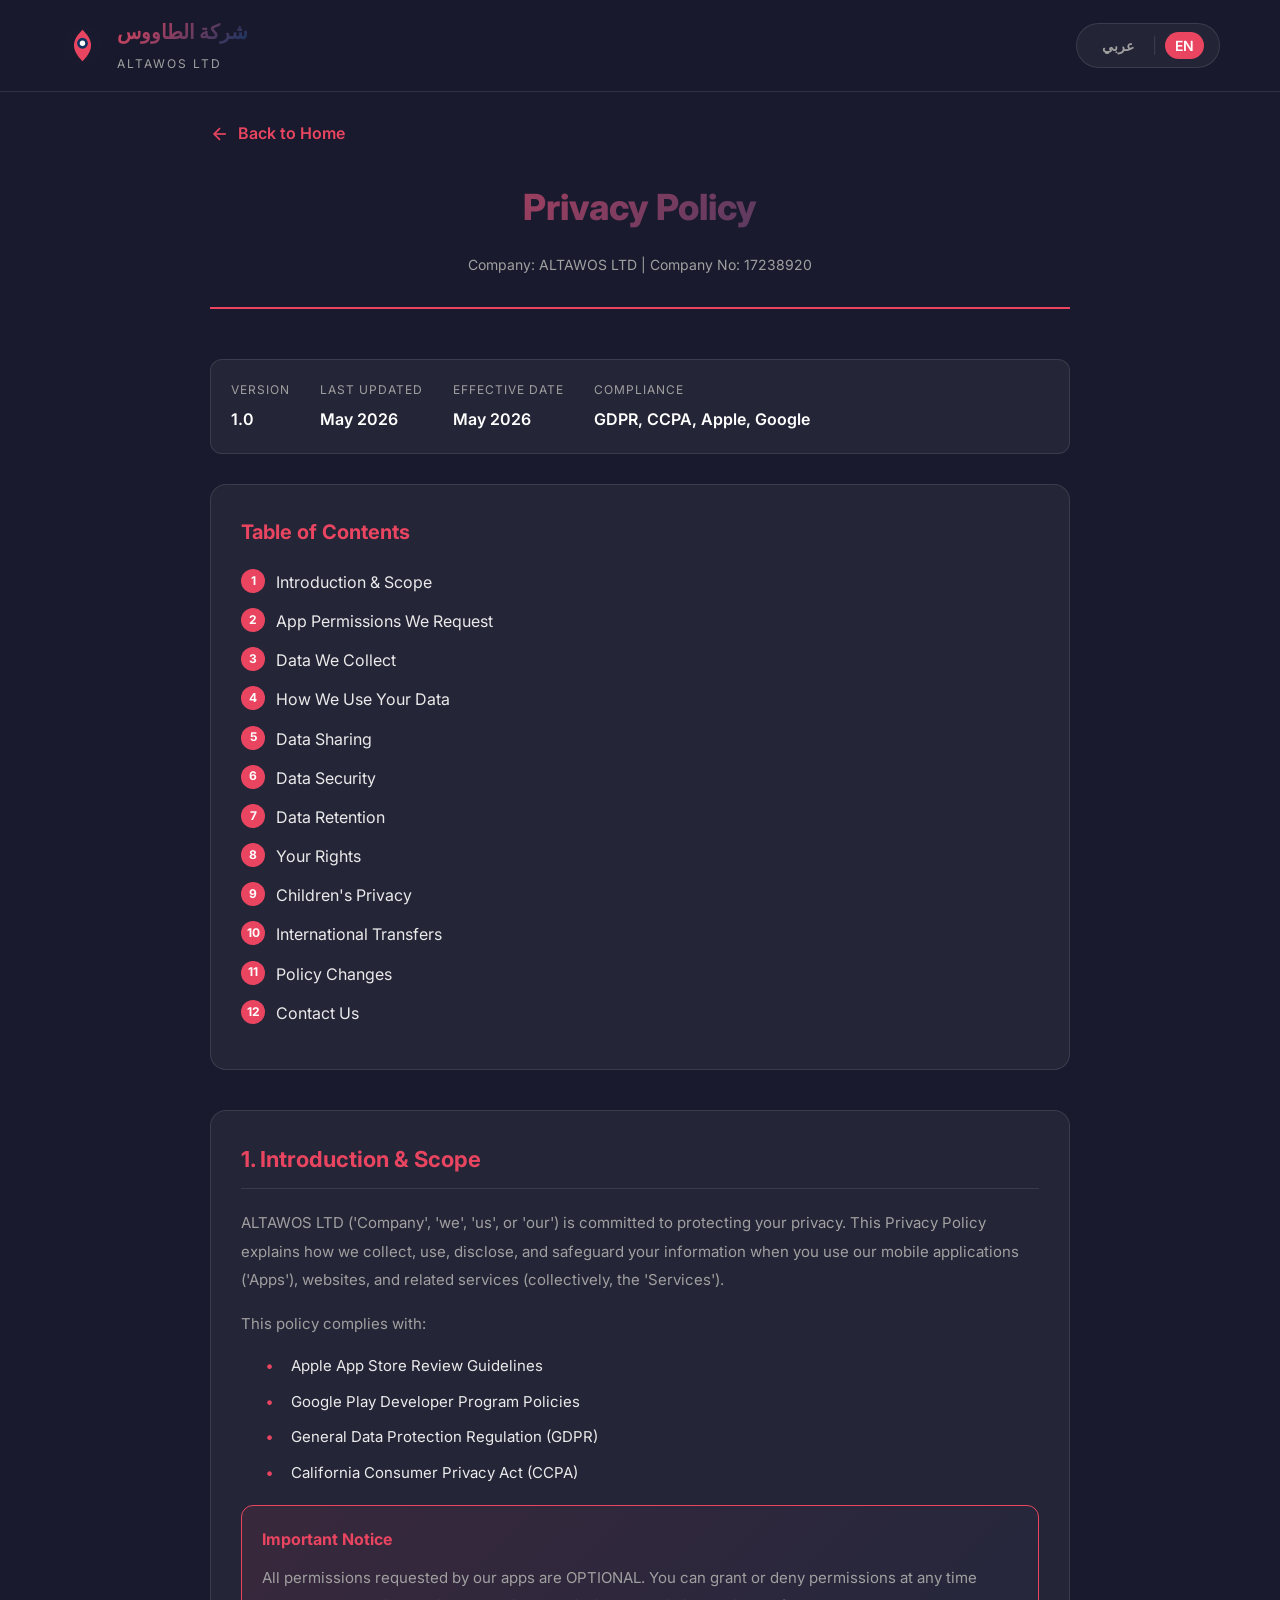
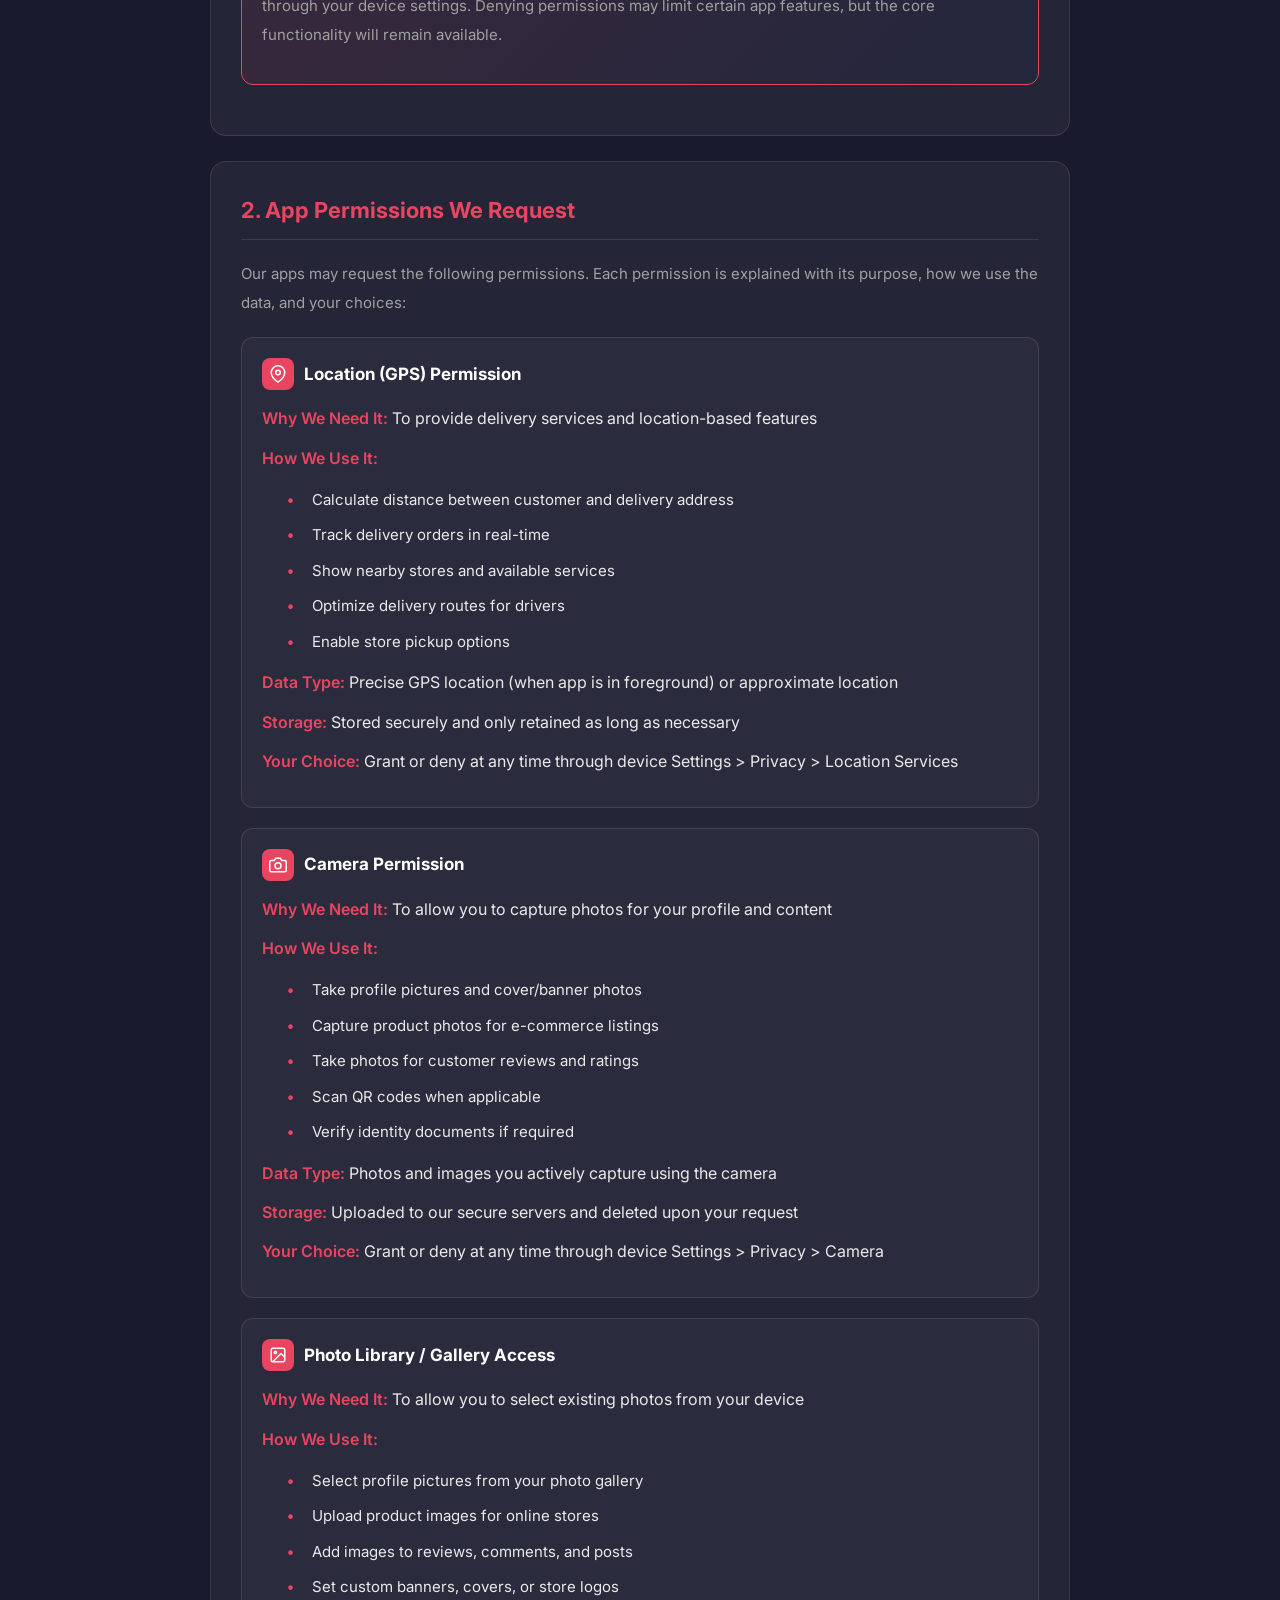
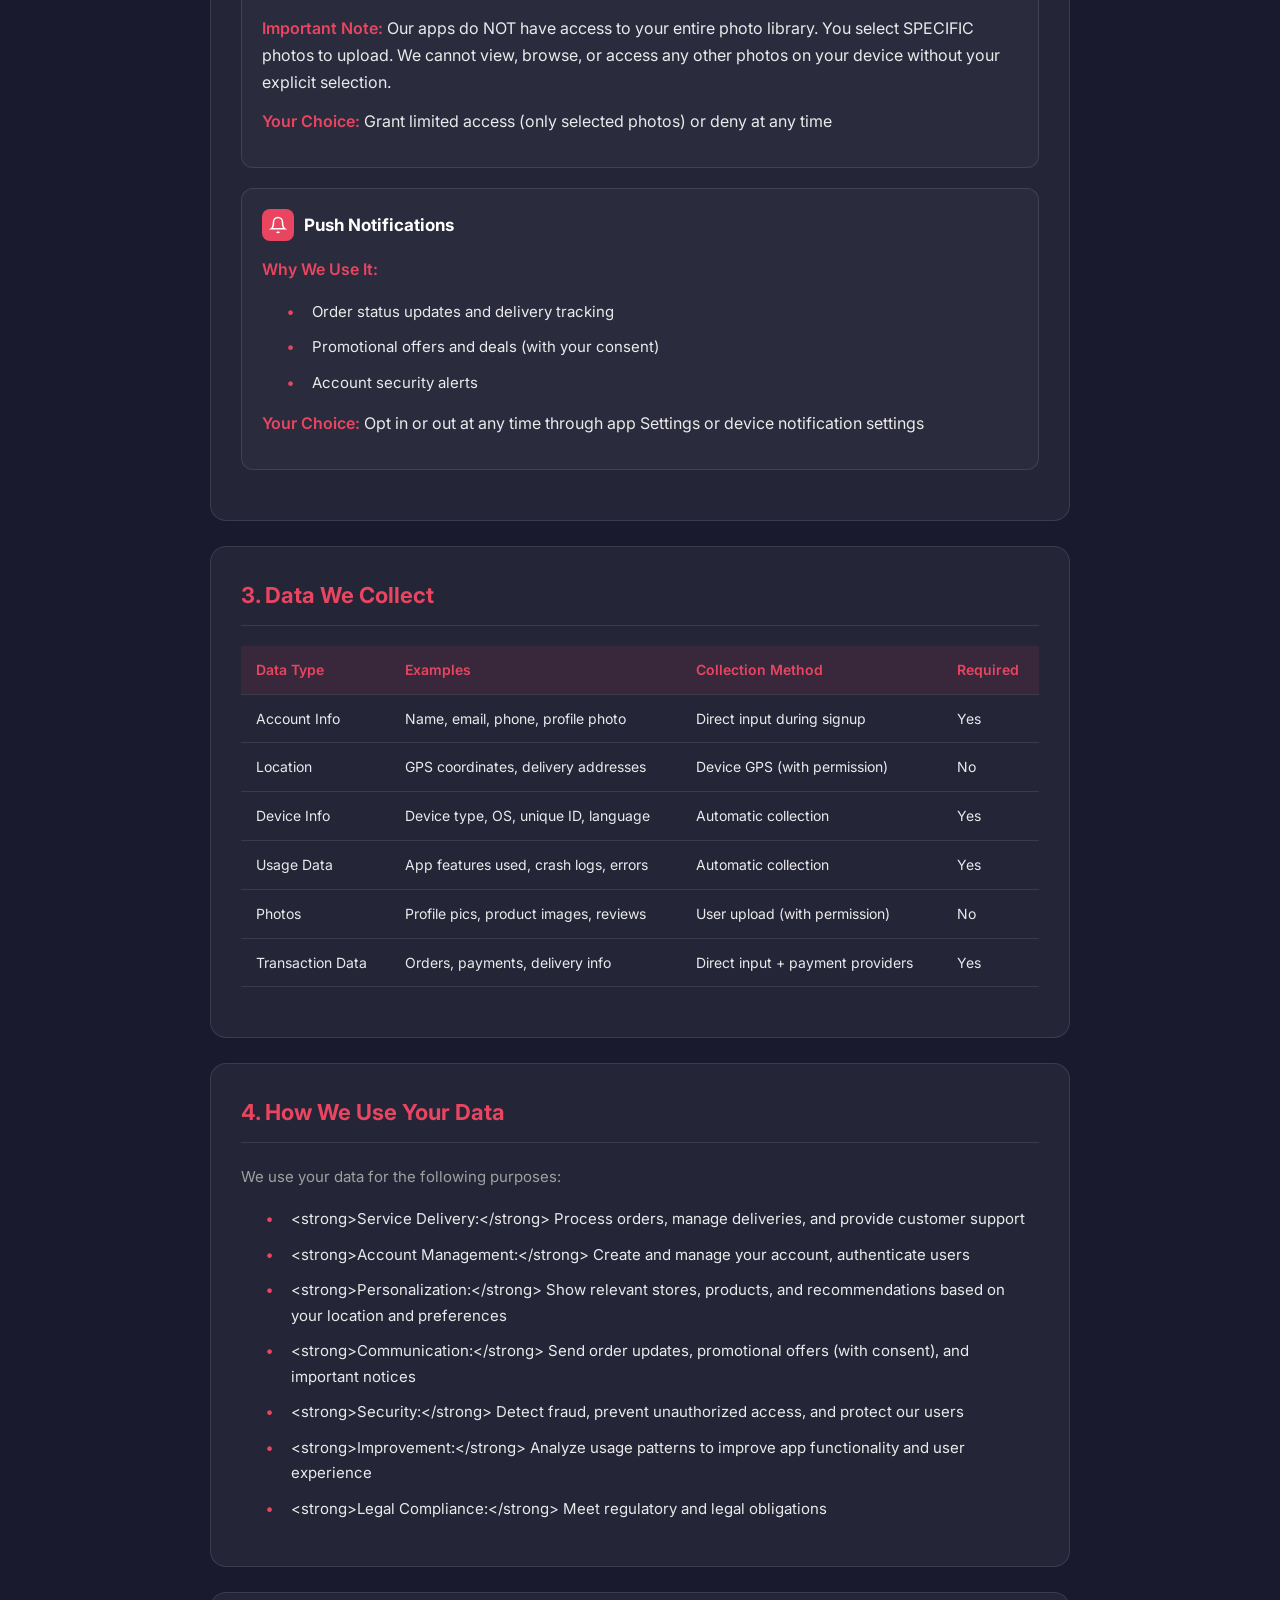
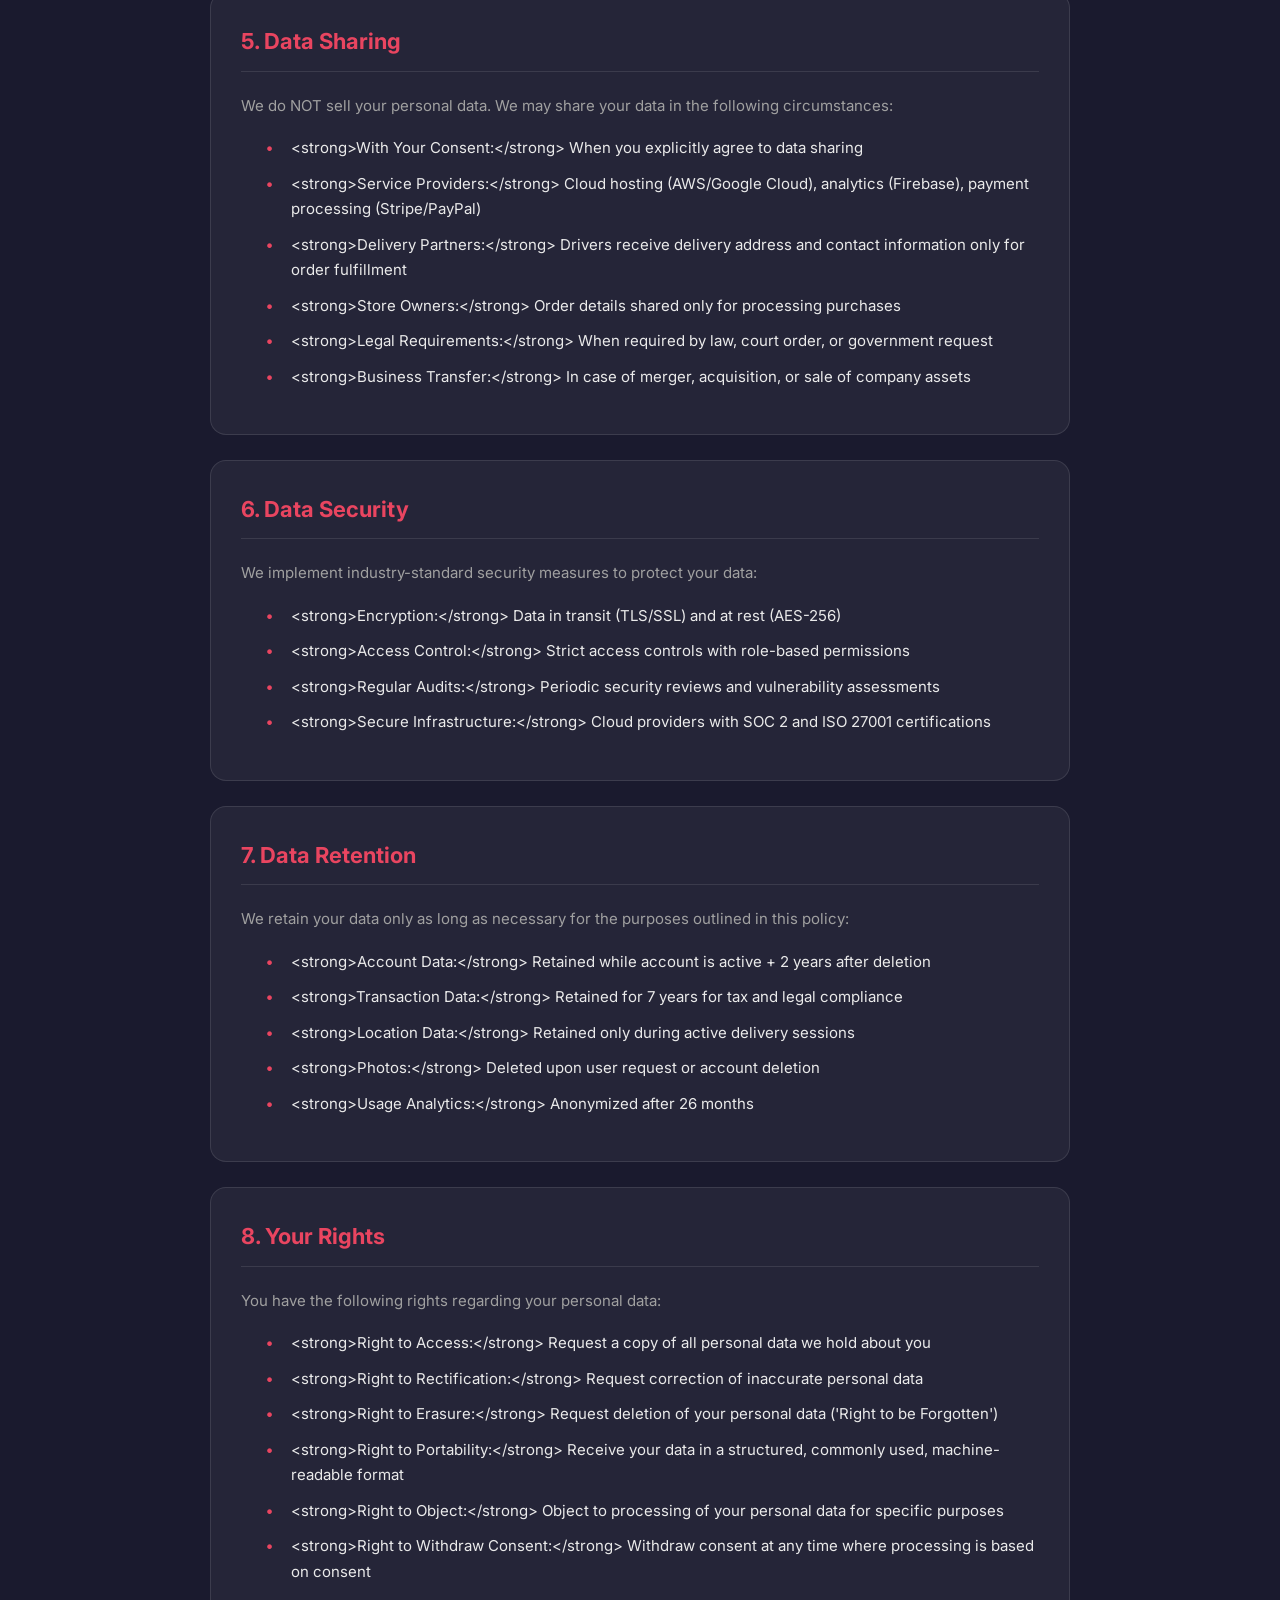
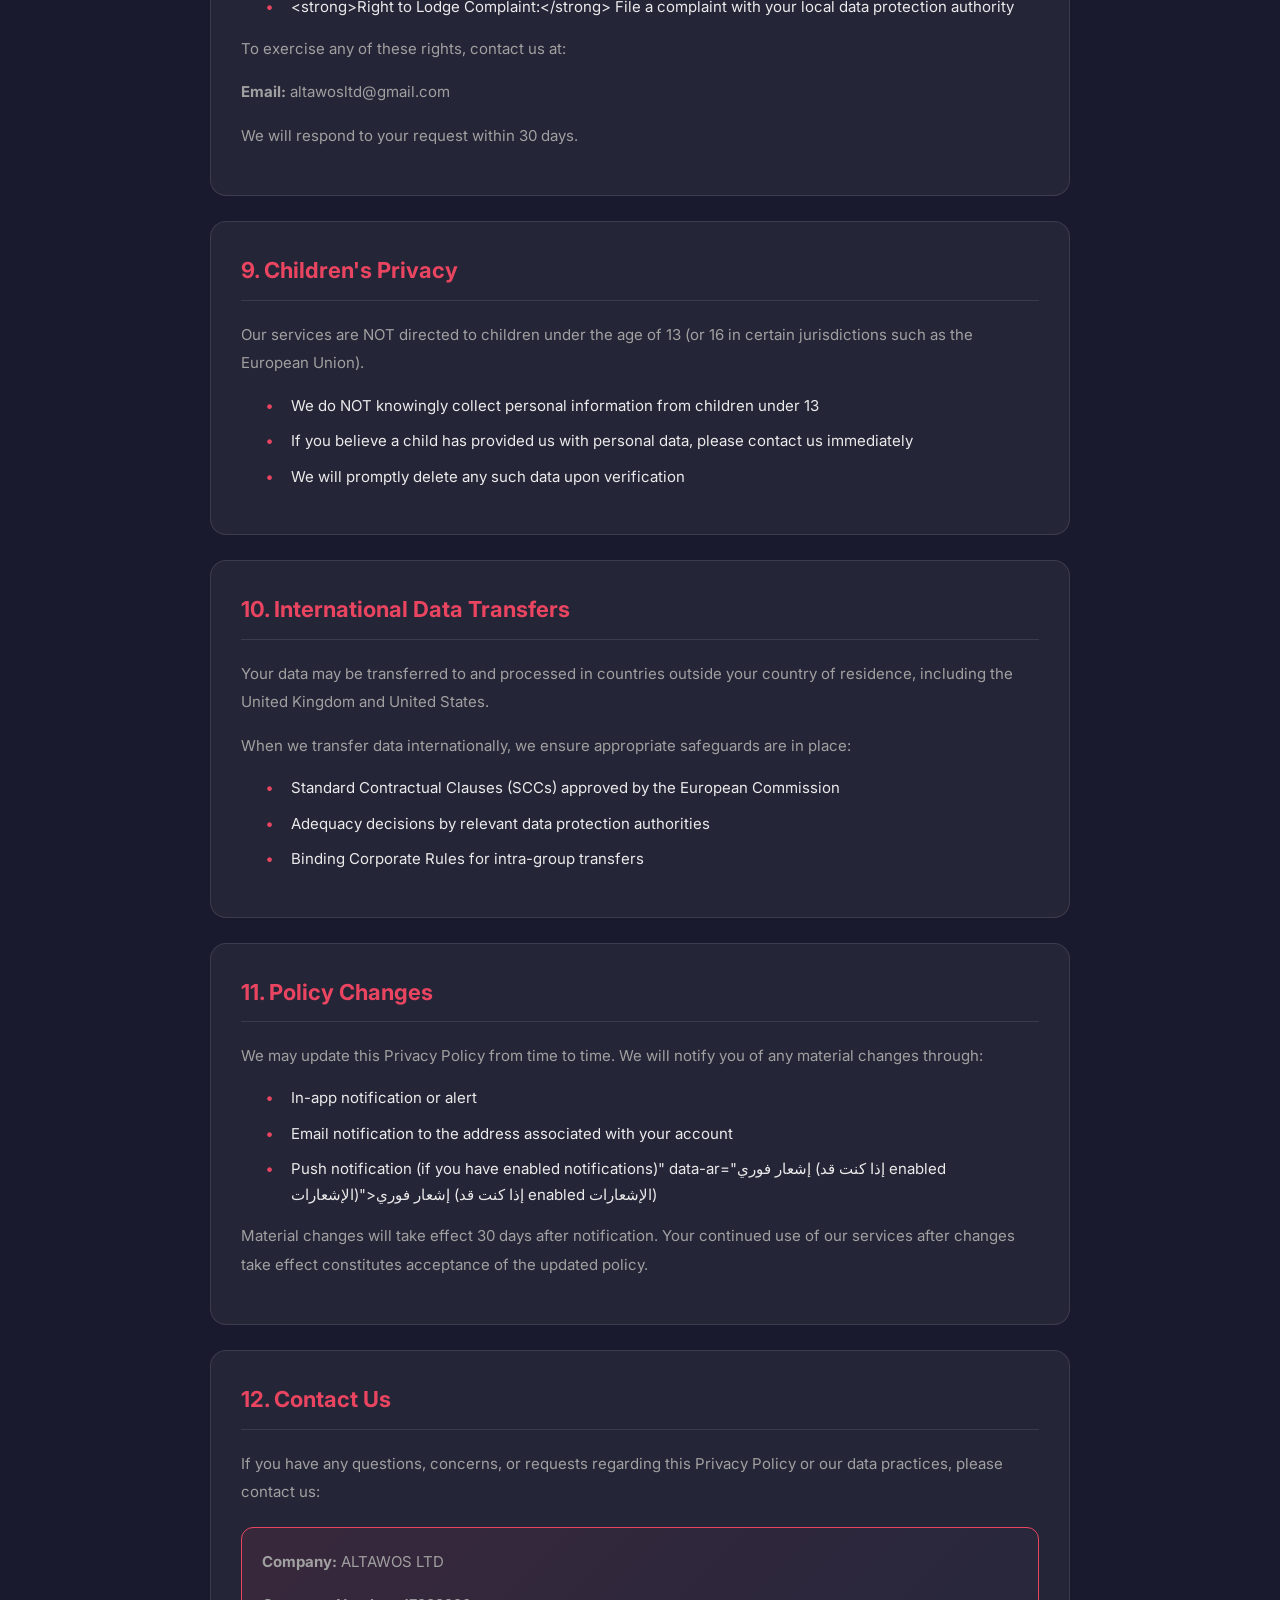
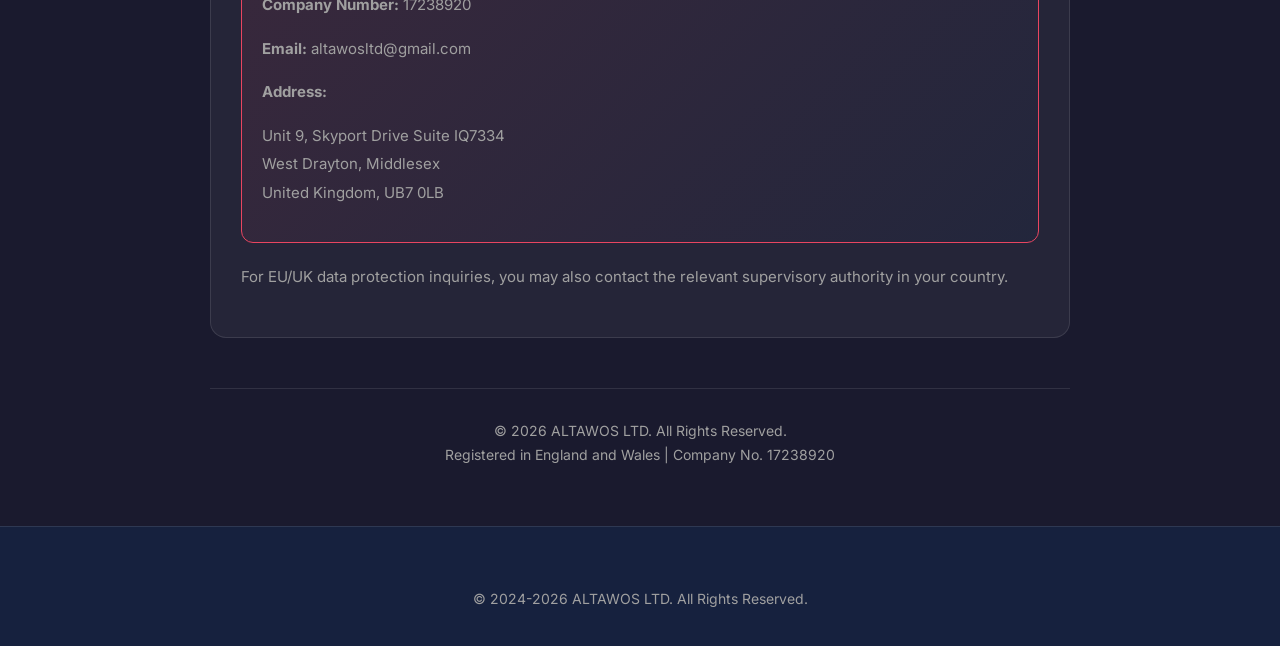
==== privacy-policy.html @ 4689d25d "Initial commit - ALTAWOS LTD website" ====
<!DOCTYPE html>
<html lang="en" dir="ltr">
<head>
    <meta charset="UTF-8">
    <meta name="viewport" content="width=device-width, initial-scale=1.0">
    <title>Privacy Policy | ALTAWOS LTD</title>
    <meta name="description" content="ALTAWOS LTD Privacy Policy - Compliant with Google Play and Apple App Store requirements">
    <link rel="preconnect" href="https://fonts.googleapis.com">
    <link rel="preconnect" href="https://fonts.gstatic.com" crossorigin>
    <link href="https://fonts.googleapis.com/css2?family=Cairo:wght@400;600;700;800&family=Inter:wght@400;500;600;700&display=swap" rel="stylesheet">
    <link rel="stylesheet" href="styles.css">
    <style>
        .privacy-page {
            padding: 120px 0 60px;
            min-height: 100vh;
        }
        .privacy-document {
            max-width: 900px;
            margin: 0 auto;
            padding: 0 20px;
        }
        .privacy-header {
            text-align: center;
            margin-bottom: 50px;
            padding-bottom: 30px;
            border-bottom: 2px solid var(--primary-color);
        }
        .privacy-header h1 {
            font-size: 36px;
            font-weight: 800;
            background: var(--accent-gradient);
            -webkit-background-clip: text;
            -webkit-text-fill-color: transparent;
            background-clip: text;
            margin-bottom: 15px;
        }
        .privacy-header .meta {
            color: var(--text-muted);
            font-size: 14px;
        }
        .toc {
            background: var(--card-bg);
            border: 1px solid var(--border-color);
            border-radius: 16px;
            padding: 30px;
            margin-bottom: 40px;
        }
        .toc h2 {
            font-size: 20px;
            font-weight: 700;
            color: var(--primary-color);
            margin-bottom: 20px;
        }
        .toc ol {
            counter-reset: toc-counter;
            list-style: none;
            padding: 0;
        }
        .toc li {
            counter-increment: toc-counter;
            margin-bottom: 12px;
            padding-right: 35px;
            position: relative;
        }
        body.lang-en .toc li {
            padding-right: 0;
            padding-left: 35px;
        }
        .toc li::before {
            content: counter(toc-counter);
            position: absolute;
            right: 0;
            top: 0;
            width: 24px;
            height: 24px;
            background: var(--primary-color);
            color: #fff;
            border-radius: 50%;
            display: flex;
            align-items: center;
            justify-content: center;
            font-size: 12px;
            font-weight: 700;
        }
        body.lang-en .toc li::before {
            right: auto;
            left: 0;
        }
        .toc a {
            color: var(--text-color);
            transition: var(--transition);
        }
        .toc a:hover {
            color: var(--primary-color);
        }
        .policy-section {
            background: var(--card-bg);
            border: 1px solid var(--border-color);
            border-radius: 16px;
            padding: 30px;
            margin-bottom: 25px;
        }
        .policy-section:hover {
            border-color: rgba(233, 69, 96, 0.3);
        }
        .policy-section h2 {
            font-size: 22px;
            font-weight: 700;
            color: var(--primary-color);
            margin-bottom: 20px;
            padding-bottom: 10px;
            border-bottom: 1px solid var(--border-color);
        }
        .policy-section p {
            font-size: 15px;
            color: var(--text-muted);
            line-height: 1.9;
            margin-bottom: 15px;
        }
        .policy-section ul, .policy-section ol {
            margin: 15px 0;
            padding-right: 0;
        }
        body.lang-en .policy-section ul,
        body.lang-en .policy-section ol {
            padding-right: 0;
            padding-left: 25px;
        }
        .policy-section li {
            position: relative;
            padding-right: 25px;
            margin-bottom: 10px;
            font-size: 15px;
            color: var(--text-color);
            line-height: 1.7;
        }
        body.lang-en .policy-section li {
            padding-right: 0;
            padding-left: 25px;
        }
        .policy-section li::before {
            content: '•';
            position: absolute;
            right: 0;
            top: 0;
            color: var(--primary-color);
            font-weight: bold;
        }
        body.lang-en .policy-section li::before {
            right: auto;
            left: 0;
        }
        .permission-card {
            background: rgba(255, 255, 255, 0.03);
            border: 1px solid var(--border-color);
            border-radius: 12px;
            padding: 20px;
            margin: 20px 0;
        }
        .permission-card h4 {
            font-size: 17px;
            font-weight: 700;
            color: #fff;
            margin-bottom: 15px;
            display: flex;
            align-items: center;
            gap: 10px;
        }
        .permission-card h4 .icon {
            width: 32px;
            height: 32px;
            background: var(--primary-color);
            border-radius: 8px;
            display: flex;
            align-items: center;
            justify-content: center;
        }
        .permission-card h4 .icon svg {
            width: 18px;
height: 18px;
            stroke: #fff;
        }
        .permission-card .detail {
            margin-bottom: 12px;
        }
        .permission-card .detail strong {
            color: var(--primary-color);
            font-weight: 600;
        }
        .highlight-box {
            background: linear-gradient(135deg, rgba(233, 69, 96, 0.1), rgba(15, 52, 96, 0.1));
            border: 1px solid var(--primary-color);
            border-radius: 12px;
            padding: 20px;
            margin: 20px 0;
        }
        .highlight-box h4 {
            color: var(--primary-color);
            font-weight: 700;
            margin-bottom: 10px;
        }
        .data-table {
            width: 100%;
            border-collapse: collapse;
            margin: 20px 0;
        }
        .data-table th, .data-table td {
            padding: 12px 15px;
            text-align: right;
            border-bottom: 1px solid var(--border-color);
            font-size: 14px;
        }
        body.lang-en .data-table th, 
        body.lang-en .data-table td {
            text-align: left;
        }
        .data-table th {
            background: rgba(233, 69, 96, 0.1);
            color: var(--primary-color);
            font-weight: 600;
        }
        .data-table td {
            color: var(--text-color);
        }
        .data-table tr:hover td {
            background: rgba(255, 255, 255, 0.02);
        }
        .version-info {
            background: var(--card-bg);
            border: 1px solid var(--border-color);
            border-radius: 12px;
            padding: 20px;
            margin-bottom: 30px;
            display: flex;
            flex-wrap: wrap;
            gap: 30px;
        }
        .version-info .item {
            display: flex;
            flex-direction: column;
            gap: 5px;
        }
        .version-info .label {
            font-size: 12px;
            color: var(--text-muted);
            text-transform: uppercase;
            letter-spacing: 1px;
        }
        .version-info .value {
            font-size: 16px;
            font-weight: 600;
            color: #fff;
        }
        .back-link {
            display: inline-flex;
            align-items: center;
            gap: 8px;
            color: var(--primary-color);
            font-weight: 600;
            margin-bottom: 30px;
            transition: var(--transition);
        }
        .back-link:hover {
            gap: 12px;
        }
    </style>
</head>
<body>
    <!-- Header -->
    <header class="header">
        <div class="container">
            <div class="logo">
                <svg class="logo-icon" viewBox="0 0 100 100" xmlns="http://www.w3.org/2000/svg">
                    <circle cx="50" cy="50" r="45" fill="#1a1a2e"/>
                    <path d="M50 15 C30 35, 20 55, 50 85 C80 55, 70 35, 50 15" fill="#e94560"/>
                    <circle cx="50" cy="45" r="12" fill="#0f3460"/>
                    <circle cx="50" cy="45" r="6" fill="#fff"/>
                </svg>
                <div class="logo-text">
                    <h1>شركة الطاووس</h1>
                    <span class="company-name-en">ALTAWOS LTD</span>
                </div>
            </div>
            <nav class="nav">
                <div class="language-toggle">
                    <button class="lang-btn active" data-lang="ar">عربي</button>
                    <span class="divider">|</span>
                    <button class="lang-btn" data-lang="en">EN</button>
                </div>
            </nav>
        </div>
    </header>

    <main class="privacy-page">
        <div class="privacy-document">
            <a href="index.html" class="back-link">
                <svg width="20" height="20" viewBox="0 0 24 24" fill="none" stroke="currentColor" stroke-width="2">
                    <line x1="19" y1="12" x2="5" y2="12"/>
                    <polyline points="12 19 5 12 12 5"/>
                </svg>
                <span data-en="Back to Home" data-ar="العودة للرئيسية">العودة للرئيسية</span>
            </a>

            <div class="privacy-header">
                <h1 data-en="Privacy Policy" data-ar="سياسة الخصوصية">سياسة الخصوصية</h1>
                <p class="meta">
                    <span data-en="Company: ALTAWOS LTD | Company No: 17238920" data-ar="الشركة: ALTAWOS LTD | رقم الشركة: 17238920">الشركة: ALTAWOS LTD | رقم الشركة: 17238920</span>
                </p>
            </div>

            <div class="version-info">
                <div class="item">
                    <span class="label" data-en="Version" data-ar="الإصدار">الإصدار</span>
                    <span class="value">1.0</span>
                </div>
                <div class="item">
                    <span class="label" data-en="Last Updated" data-ar="آخر تحديث">آخر تحديث</span>
                    <span class="value">May 2026</span>
                </div>
                <div class="item">
                    <span class="label" data-en="Effective Date" data-ar="تاريخ السريان">تاريخ السريان</span>
                    <span class="value">May 2026</span>
                </div>
                <div class="item">
                    <span class="label" data-en="Compliance" data-ar="الامتثال">الامتثال</span>
                    <span class="value">GDPR, CCPA, Apple, Google</span>
                </div>
            </div>

            <!-- Table of Contents -->
            <div class="toc">
                <h2 data-en="Table of Contents" data-ar="جدول المحتويات">جدول المحتويات</h2>
                <ol>
                    <li><a href="#introduction" data-en="Introduction & Scope" data-ar="المقدمة والنطاق">المقدمة والنطاق</a></li>
                    <li><a href="#permissions" data-en="App Permissions We Request" data-ar="أذونات التطبيقات التي نطلبها">أذونات التطبيقات التي نطلبها</a></li>
                    <li><a href="#data-collection" data-en="Data We Collect" data-ar="البيانات التي نجمعها">البيانات التي نجمعها</a></li>
                    <li><a href="#data-use" data-en="How We Use Your Data" data-ar="كيف نستخدم بياناتك">كيف نستخدم بياناتك</a></li>
                    <li><a href="#data-sharing" data-en="Data Sharing" data-ar="مشاركة البيانات">مشاركة البيانات</a></li>
                    <li><a href="#data-security" data-en="Data Security" data-ar="أمان البيانات">أمان البيانات</a></li>
                    <li><a href="#data-retention" data-en="Data Retention" data-ar="الاحتفاظ بالبيانات">الاحتفاظ بالبيانات</a></li>
                    <li><a href="#your-rights" data-en="Your Rights" data-ar="حقوقك">حقوقك</a></li>
                    <li><a href="#childrens-privacy" data-en="Children's Privacy" data-ar="خصوصية الأطفال">خصوصية الأطفال</a></li>
                    <li><a href="#international" data-en="International Transfers" data-ar="النقل الدولي">النقل الدولي</a></li>
                    <li><a href="#changes" data-en="Policy Changes" data-ar="تغييرات السياسة">تغييرات السياسة</a></li>
                    <li><a href="#contact" data-en="Contact Us" data-ar="التواصل معنا">التواصل معنا</a></li>
                </ol>
            </div>

            <!-- Section 1: Introduction -->
            <div class="policy-section" id="introduction">
                <h2>1. <span data-en="Introduction & Scope" data-ar="المقدمة والنطاق">المقدمة والنطاق</span></h2>
                <p data-en="ALTAWOS LTD ('Company', 'we', 'us', or 'our') is committed to protecting your privacy. This Privacy Policy explains how we collect, use, disclose, and safeguard your information when you use our mobile applications ('Apps'), websites, and related services (collectively, the 'Services')." data-ar="شركة الطاووس المحدودة المسؤولية ('الشركة' أو 'نحن') ملتزمة بحماية خصوصيتك. توضح سياسة الخصوصية هذه كيفية جمعنا واستخدامنا والكشف عن وحماية معلوماتك عند استخدامك لتطبيقاتنا المحمولة ('التطبيقات') ومواقعنا الإلكترونية والخدمات ذات الصلة (collectively، 'الخدمات').">
                    شركة الطاووس المحدودة المسؤولية ('الشركة' أو 'نحن') ملتزمة بحماية خصوصيتك. توضح سياسة الخصوصية هذه كيفية جمعنا واستخدامنا والكشف عن وحماية معلوماتك عند استخدامك لتطبيقاتنا المحمولة ('التطبيقات') ومواقعنا الإلكترونية والخدمات ذات الصلة (collectively، 'الخدمات').
                </p>
                <p data-en="This policy complies with:" data-ar="تتوافق هذه السياسة مع:">تتوافق هذه السياسة مع:</p>
                <ul>
                    <li data-en="Apple App Store Review Guidelines" data-ar="إرشادات مراجعة متجر Apple">إرشادات مراجعة متجر Apple</li>
                    <li data-en="Google Play Developer Program Policies" data-ar="سياسات برنامج مطوري Google Play">سياسات برنامج مطوري Google Play</li>
                    <li data-en="General Data Protection Regulation (GDPR)" data-ar="اللائحة العامة لحماية البيانات (GDPR)">اللائحة العامة لحماية البيانات (GDPR)</li>
                    <li data-en="California Consumer Privacy Act (CCPA)" data-ar="قانون خصوصية المستهلك في كاليفورنيا (CCPA)">قانون خصوصية المستهلك في كاليفورنيا (CCPA)</li>
                </ul>
                <div class="highlight-box">
                    <h4 data-en="Important Notice" data-ar="إشعار هام">إشعار هام</h4>
                    <p data-en="All permissions requested by our apps are OPTIONAL. You can grant or deny permissions at any time through your device settings. Denying permissions may limit certain app features, but the core functionality will remain available." data-ar="جميع الأذونات التي تطلبها تطبيقاتنا اختيارية. يمكنك منح أو رفض الأذونات في أي وقت من خلال إعدادات جهازك. قد يؤدي رفض الأذونات إلى تقييد ميزات معينة للتطبيق، لكن ستظل الوظائف الأساسية متاحة.">
                        جميع الأذونات التي تطلبها تطبيقاتنا اختيارية. يمكنك منح أو رفض الأذونات في أي وقت من خلال إعدادات جهازك. قد يؤدي رفض الأذونات إلى تقييد ميزات معينة للتطبيق، لكن ستظل الوظائف الأساسية متاحة.
                    </p>
                </div>
            </div>

            <!-- Section 2: Permissions -->
            <div class="policy-section" id="permissions">
                <h2>2. <span data-en="App Permissions We Request" data-ar="أذونات التطبيقات التي نطلبها">أذونات التطبيقات التي نطلبها</span></h2>
                <p data-en="Our apps may request the following permissions. Each permission is explained with its purpose, how we use the data, and your choices:" data-ar="قد تطلب تطبيقاتنا الأذونات التالية. يتم شرح كل إذن مع غرضه وكيفية استخدامنا للبيانات وخياراتك:">قد تطلب تطبيقاتنا الأذونات التالية. يتم شرح كل إذن مع غرضه وكيفية استخدامنا للبيانات وخياراتك:</p>

                <!-- Location Permission -->
                <div class="permission-card">
                    <h4>
                        <span class="icon">
                            <svg viewBox="0 0 24 24" fill="none" stroke="currentColor" stroke-width="2">
                                <path d="M21 10c0 7-9 13-9 13s-9-6-9-13a9 9 0 0 1 18 0z"/>
                                <circle cx="12" cy="10" r="3"/>
                            </svg>
                        </span>
                        <span data-en="Location (GPS) Permission" data-ar="إذن الموقع (GPS)">إذن الموقع (GPS)</span>
                    </h4>
                    <div class="detail">
                        <strong data-en="Why We Need It:" data-ar="لماذا نحتاجه:">لماذا نحتاجه:</strong>
                        <span data-en="To provide delivery services and location-based features" data-ar="لتوفير خدمات التوصيل وميزات الموقع">لتوفير خدمات التوصيل وميزات الموقع</span>
                    </div>
                    <div class="detail">
                        <strong data-en="How We Use It:" data-ar="كيفية استخدامه:">كيفية استخدامه:</strong>
                        <ul>
                            <li data-en="Calculate distance between customer and delivery address" data-ar="حساب المسافة بين العميل وعنوان التوصيل">حساب المسافة بين العميل وعنوان التوصيل</li>
                            <li data-en="Track delivery orders in real-time" data-ar="تتبع طلبات التوصيل بشكل مباشر">تتبع طلبات التوصيل بشكل مباشر</li>
                            <li data-en="Show nearby stores and available services" data-ar="عرض المتاجر القريبة والخدمات المتاحة">عرض المتاجر القريبة والخدمات المتاحة</li>
                            <li data-en="Optimize delivery routes for drivers" data-ar="تحسين مسارات التوصيل للسائقين">تحسين مسارات التوصيل للسائقين</li>
                            <li data-en="Enable store pickup options" data-ar="تفعيل خيارات استلام من المتجر">تفعيل خيارات استلام من المتجر</li>
                        </ul>
                    </div>
                    <div class="detail">
                        <strong data-en="Data Type:" data-ar="نوع البيانات:">نوع البيانات:</strong>
                        <span data-en="Precise GPS location (when app is in foreground) or approximate location" data-ar="الموقع الدقيق عبر GPS (عند استخدام التطبيق) أو الموقع التقريبي">الموقع الدقيق عبر GPS (عند استخدام التطبيق) أو الموقع التقريبي</span>
                    </div>
                    <div class="detail">
                        <strong data-en="Storage:" data-ar="التخزين:">التخزين:</strong>
                        <span data-en="Stored securely and only retained as long as necessary" data-ar="يتم تخزينها بشكل آمن والاحتفاظ بها فقط طالما هو ضروري">يتم تخزينها بشكل آمن والاحتفاظ بها فقط طالما هو ضروري</span>
                    </div>
                    <div class="detail">
                        <strong data-en="Your Choice:" data-ar="خيارك:">خيارك:</strong>
                        <span data-en="Grant or deny at any time through device Settings > Privacy > Location Services" data-ar="امنح أو ارفض في أي وقت من خلال إعدادات الجهاز > الخصوصية > خدمات الموقع">امنح أو ارفض في أي وقت من خلال إعدادات الجهاز > الخصوصية > خدمات الموقع</span>
                    </div>
                </div>

                <!-- Camera Permission -->
                <div class="permission-card">
                    <h4>
                        <span class="icon">
                            <svg viewBox="0 0 24 24" fill="none" stroke="currentColor" stroke-width="2">
                                <path d="M23 19a2 2 0 0 1-2 2H3a2 2 0 0 1-2-2V8a2 2 0 0 1 2-2h4l2-3h6l2 3h4a2 2 0 0 1 2 2z"/>
                                <circle cx="12" cy="13" r="4"/>
                            </svg>
                        </span>
                        <span data-en="Camera Permission" data-ar="إذن الكاميرا">إذن الكاميرا</span>
                    </h4>
                    <div class="detail">
                        <strong data-en="Why We Need It:" data-ar="لماذا نحتاجه:">لماذا نحتاجه:</strong>
                        <span data-en="To allow you to capture photos for your profile and content" data-ar="للسماح لك بالتقاط الصور لملفك الشخصي ومحتواك">للسماح لك بالتقاط الصور لملفك الشخصي ومحتواك</span>
                    </div>
                    <div class="detail">
                        <strong data-en="How We Use It:" data-ar="كيفية استخدامه:">كيفية استخدامه:</strong>
                        <ul>
                            <li data-en="Take profile pictures and cover/banner photos" data-ar="التقاط صور الملف الشخصي وصور الغلاف/البنر">التقاط صور الملف الشخصي وصور الغلاف/البنر</li>
                            <li data-en="Capture product photos for e-commerce listings" data-ar="التقاط صور المنتجات لقوائم التجارة الإلكترونية">التقاط صور المنتجات لقوائم التجارة الإلكترونية</li>
                            <li data-en="Take photos for customer reviews and ratings" data-ar="التقاط صور لمراجعات العملاء والتقييمات">التقاط صور لمراجعات العملاء والتقييمات</li>
                            <li data-en="Scan QR codes when applicable" data-ar="مسح رموز QR عند الحاجة">مسح رموز QR عند الحاجة</li>
                            <li data-en="Verify identity documents if required" data-ar="التحقق من مستندات الهوية إذا لزم الأمر">التحقق من مستندات الهوية إذا لزم الأمر</li>
                        </ul>
                    </div>
                    <div class="detail">
                        <strong data-en="Data Type:" data-ar="نوع البيانات:">نوع البيانات:</strong>
                        <span data-en="Photos and images you actively capture using the camera" data-ar="الصور التي تلتقطهاactively باستخدام الكاميرا">الصور التي تلتقطها بنشاط باستخدام الكاميرا</span>
                    </div>
                    <div class="detail">
                        <strong data-en="Storage:" data-ar="التخزين:">التخزين:</strong>
                        <span data-en="Uploaded to our secure servers and deleted upon your request" data-ar="تم رفعها إلى خوادمنا الآمنة وحذفها عند طلبك">تم رفعها إلى خوادمنا الآمنة وحذفها عند طلبك</span>
                    </div>
                    <div class="detail">
                        <strong data-en="Your Choice:" data-ar="خيارك:">خيارك:</strong>
                        <span data-en="Grant or deny at any time through device Settings > Privacy > Camera" data-ar="امنح أو ارفض في أي وقت من خلال إعدادات الجهاز > الخصوصية > الكاميرا">امنح أو ارفض في أي وقت من خلال إعدادات الجهاز > الخصوصية > الكاميرا</span>
                    </div>
                </div>

                <!-- Photo Library Permission -->
                <div class="permission-card">
                    <h4>
                        <span class="icon">
                            <svg viewBox="0 0 24 24" fill="none" stroke="currentColor" stroke-width="2">
                                <rect x="3" y="3" width="18" height="18" rx="2" ry="2"/>
                                <circle cx="8.5" cy="8.5" r="1.5"/>
                                <polyline points="21 15 16 10 5 21"/>
                            </svg>
                        </span>
                        <span data-en="Photo Library / Gallery Access" data-ar="إذن مكتبة الصور / المعرض">إذن مكتبة الصور / المعرض</span>
                    </h4>
                    <div class="detail">
                        <strong data-en="Why We Need It:" data-ar="لماذا نحتاجه:">لماذا نحتاجه:</strong>
                        <span data-en="To allow you to select existing photos from your device" data-ar="للسماح لك بتحديد صور موجودة من جهازك">للسماح لك بتحديد صور موجودة من جهازك</span>
                    </div>
                    <div class="detail">
                        <strong data-en="How We Use It:" data-ar="كيفية استخدامه:">كيفية استخدامه:</strong>
                        <ul>
                            <li data-en="Select profile pictures from your photo gallery" data-ar="تحديد صور الملف الشخصي من معرض الصور">تحديد صور الملف الشخصي من معرض الصور</li>
                            <li data-en="Upload product images for online stores" data-ar="رفع صور المنتجات للمتاجر عبر الإنترنت">رفع صور المنتجات للمتاجر عبر الإنترنت</li>
                            <li data-en="Add images to reviews, comments, and posts" data-ar="إضافة صور للمراجعات والتعليقات والمنشورات">إضافة صور للمراجعات والتعليقات والمنشورات</li>
                            <li data-en="Set custom banners, covers, or store logos" data-ar="تعيين بنرات مخصصة أو أغلفة أو شعارات متاجر">تعيين بنرات مخصصة أو أغلفة أو شعارات متاجر</li>
                        </ul>
                    </div>
                    <div class="detail">
                        <strong data-en="Important Note:" data-ar="ملاحظة مهمة:">ملاحظة مهمة:</strong>
                        <span data-en="Our apps do NOT have access to your entire photo library. You select SPECIFIC photos to upload. We cannot view, browse, or access any other photos on your device without your explicit selection." data-ar="تطبيقاتنا ليس لها حق الوصول إلى entire photo library. أنت تحدد صوراً محددة للرفع. لا يمكننا عرض أو تصفح أو الوصول إلى أي صور أخرى على جهازك بدون اختيارك الصريح.">
                            تطبيقاتنا ليس لها حق الوصول إلى entire photo library. أنت تحدد صوراً محددة للرفع. لا يمكننا عرض أو تصفح أو الوصول إلى أي صور أخرى على جهازك بدون اختيارك الصريح.
                        </span>
                    </div>
                    <div class="detail">
                        <strong data-en="Your Choice:" data-ar="خيارك:">خيارك:</strong>
                        <span data-en="Grant limited access (only selected photos) or deny at any time" data-ar="امنح وصولاً محدوداً (صور مختارة فقط) أو ارفض في أي وقت">امنح وصولاً محدوداً (صور مختارة فقط) أو ارفض في أي وقت</span>
                    </div>
                </div>

                <!-- Notifications -->
                <div class="permission-card">
                    <h4>
                        <span class="icon">
                            <svg viewBox="0 0 24 24" fill="none" stroke="currentColor" stroke-width="2">
                                <path d="M18 8A6 6 0 0 0 6 8c0 7-3 9-3 9h18s-3-2-3-9"/>
                                <path d="M13.73 21a2 2 0 0 1-3.46 0"/>
                            </svg>
                        </span>
                        <span data-en="Push Notifications" data-ar="الإشعارات الفورية">الإشعارات الفورية</span>
                    </h4>
                    <div class="detail">
                        <strong data-en="Why We Use It:" data-ar="لماذا نستخدمه:">لماذا نستخدمه:</strong>
                        <ul>
                            <li data-en="Order status updates and delivery tracking" data-ar="تحديثات حالة الطلبات وتتبع التوصيل">تحديثات حالة الطلبات وتتبع التوصيل</li>
                            <li data-en="Promotional offers and deals (with your consent)" data-ar="العروض والصفقات الترويجية (بموافقتك)">العروض والصفقات الترويجية (بموافقتك)</li>
                            <li data-en="Account security alerts" data-ar="تنبيهات أمان الحساب">تنبيهات أمان الحساب</li>
                        </ul>
                    </div>
                    <div class="detail">
                        <strong data-en="Your Choice:" data-ar="خيارك:">خيارك:</strong>
                        <span data-en="Opt in or out at any time through app Settings or device notification settings" data-ar="الاشتراك أو إلغاء الاشتراك في أي وقت من خلال إعدادات التطبيق أو إعدادات إشعارات الجهاز">الاشتراك أو إلغاء الاشتراك في أي وقت من خلال إعدادات التطبيق أو إعدادات إشعارات الجهاز</span>
                    </div>
                </div>
            </div>

            <!-- Section 3: Data Collection -->
            <div class="policy-section" id="data-collection">
                <h2>3. <span data-en="Data We Collect" data-ar="البيانات التي نجمعها">البيانات التي نجمعها</span></h2>
                <table class="data-table">
                    <thead>
                        <tr>
                            <th data-en="Data Type" data-ar="نوع البيانات">نوع البيانات</th>
                            <th data-en="Examples" data-ar="أمثلة">أمثلة</th>
                            <th data-en="Collection Method" data-ar="طريقة الجمع">طريقة الجمع</th>
                            <th data-en="Required" data-ar="مطلوب">مطلوب</th>
                        </tr>
                    </thead>
                    <tbody>
                        <tr>
                            <td data-en="Account Info" data-ar="معلومات الحساب">معلومات الحساب</td>
                            <td data-en="Name, email, phone, profile photo" data-ar="الاسم، البريد الإلكتروني، الهاتف، صورة الملف">الاسم، البريد الإلكتروني، الهاتف، صورة الملف</td>
                            <td data-en="Direct input during signup" data-ar="إدخال مباشر عند التسجيل">إدخال مباشر عند التسجيل</td>
                            <td data-en="Yes" data-ar="نعم">نعم</td>
                        </tr>
                        <tr>
                            <td data-en="Location" data-ar="الموقع">الموقع</td>
                            <td data-en="GPS coordinates, delivery addresses" data-ar="إحداثيات GPS، عناوين التوصيل">إحداثيات GPS، عناوين التوصيل</td>
                            <td data-en="Device GPS (with permission)" data-ar="GPS الجهاز (بإذن)">GPS الجهاز (بإذن)</td>
                            <td data-en="No" data-ar="لا">لا</td>
                        </tr>
                        <tr>
                            <td data-en="Device Info" data-ar="معلومات الجهاز">معلومات الجهاز</td>
                            <td data-en="Device type, OS, unique ID, language" data-ar="نوع الجهاز، نظام التشغيل، معرف فريد، اللغة">نوع الجهاز، نظام التشغيل، معرف فريد، اللغة</td>
                            <td data-en="Automatic collection" data-ar="جمع تلقائي">جمع تلقائي</td>
                            <td data-en="Yes" data-ar="نعم">نعم</td>
                        </tr>
                        <tr>
                            <td data-en="Usage Data" data-ar="بيانات الاستخدام">بيانات الاستخدام</td>
                            <td data-en="App features used, crash logs, errors" data-ar="ميزات التطبيق المستخدمة، سجلات الأخطاء">ميزات التطبيق المستخدمة، سجلات الأخطاء</td>
                            <td data-en="Automatic collection" data-ar="جمع تلقائي">جمع تلقائي</td>
                            <td data-en="Yes" data-ar="نعم">نعم</td>
                        </tr>
                        <tr>
                            <td data-en="Photos" data-ar="الصور">الصور</td>
                            <td data-en="Profile pics, product images, reviews" data-ar="صور الملفات، صور المنتجات، المراجعات">صور الملفات، صور المنتجات، المراجعات</td>
                            <td data-en="User upload (with permission)" data-ar="رفع المستخدم (بإذن)">رفع المستخدم (بإذن)</td>
                            <td data-en="No" data-ar="لا">لا</td>
                        </tr>
                        <tr>
                            <td data-en="Transaction Data" data-ar="بيانات المعاملات">بيانات المعاملات</td>
                            <td data-en="Orders, payments, delivery info" data-ar="الطلبات، المدفوعات، معلومات التوصيل">الطلبات، المدفوعات، معلومات التوصيل</td>
                            <td data-en="Direct input + payment providers" data-ar="إدخال مباشر + مزودي الدفع">إدخال مباشر + مزودي الدفع</td>
                            <td data-en="Yes" data-ar="نعم">نعم</td>
                        </tr>
                    </tbody>
                </table>
            </div>

            <!-- Section 4: Data Use -->
            <div class="policy-section" id="data-use">
                <h2>4. <span data-en="How We Use Your Data" data-ar="كيف نستخدم بياناتك">كيف نستخدم بياناتك</span></h2>
                <p data-en="We use your data for the following purposes:" data-ar="نستخدم بياناتك للأغراض التالية:">نستخدم بياناتك للأغراض التالية:</p>
                <ul>
                    <li data-en="<strong>Service Delivery:</strong> Process orders, manage deliveries, and provide customer support" data-ar="<strong>تقديم الخدمات:</strong> معالجة الطلبات، إدارة التوصيل، وتقديم دعم العملاء"><strong>تقديم الخدمات:</strong> معالجة الطلبات، إدارة التوصيل، وتقديم دعم العملاء</li>
                    <li data-en="<strong>Account Management:</strong> Create and manage your account, authenticate users" data-ar="<strong>إدارة الحسابات:</strong> إنشاء وإدارة حسابك، مصادقة المستخدمين"><strong>إدارة الحسابات:</strong> إنشاء وإدارة حسابك، مصادقة المستخدمين</li>
                    <li data-en="<strong>Personalization:</strong> Show relevant stores, products, and recommendations based on your location and preferences" data-ar="<strong>التخصيص:</strong> عرض المتاجر والمنتجات والتوصيات ذات الصلة بناءً على موقعك وتفضيلاتك"><strong>التخصيص:</strong> عرض المتاجر والمنتجات والتوصيات ذات الصلة بناءً على موقعك وتفضيلاتك</li>
                    <li data-en="<strong>Communication:</strong> Send order updates, promotional offers (with consent), and important notices" data-ar="<strong>التواصل:</strong> إرسال تحديثات الطلبات والعروض الترويجية (بموافقة) والإشعارات المهمة"><strong>التواصل:</strong> إرسال تحديثات الطلبات والعروض الترويجية (بموافقة) والإشعارات المهمة</li>
                    <li data-en="<strong>Security:</strong> Detect fraud, prevent unauthorized access, and protect our users" data-ar="<strong>الأمان:</strong> كشف الاحتيال ومنع الوصول غير المصرح به وحماية مستخدمينا"><strong>الأمان:</strong> كشف الاحتيال ومنع الوصول غير المصرح به وحماية مستخدمينا</li>
                    <li data-en="<strong>Improvement:</strong> Analyze usage patterns to improve app functionality and user experience" data-ar="<strong>التحسين:</strong> تحليل أنماط الاستخدام لتحسين وظائف التطبيق وتجربة المستخدم"><strong>التحسين:</strong> تحليل أنماط الاستخدام لتحسين وظائف التطبيق وتجربة المستخدم</li>
                    <li data-en="<strong>Legal Compliance:</strong> Meet regulatory and legal obligations" data-ar="<strong>الامتثال القانوني:</strong> الوفاء بالالتزامات التنظيمية والقانونية"><strong>الامتثال القانوني:</strong> الوفاء بالالتزامات التنظيمية والقانونية</li>
                </ul>
            </div>

            <!-- Section 5: Data Sharing -->
            <div class="policy-section" id="data-sharing">
                <h2>5. <span data-en="Data Sharing" data-ar="مشاركة البيانات">مشاركة البيانات</span></h2>
                <p data-en="We do NOT sell your personal data. We may share your data in the following circumstances:" data-ar="لا نبيع بياناتك الشخصية. قد نشارك بياناتك في الظروف التالية:">لا نبيع بياناتك الشخصية. قد نشارك بياناتك في الظروف التالية:</p>
                <ul>
                    <li data-en="<strong>With Your Consent:</strong> When you explicitly agree to data sharing" data-ar="<strong>بموافقتك:</strong> عندما توافق صراحةً على مشاركة البيانات"><strong>بموافقتك:</strong> عندما توافق صراحةً على مشاركة البيانات</li>
                    <li data-en="<strong>Service Providers:</strong> Cloud hosting (AWS/Google Cloud), analytics (Firebase), payment processing (Stripe/PayPal)" data-ar="<strong>مزودو الخدمات:</strong> الاستضافة السحابية (AWS/Google Cloud)، التحليلات (Firebase)، معالجة الدفع (Stripe/PayPal)"><strong>مزودو الخدمات:</strong> الاستضافة السحابية (AWS/Google Cloud)، التحليلات (Firebase)، معالجة الدفع (Stripe/PayPal)</li>
                    <li data-en="<strong>Delivery Partners:</strong> Drivers receive delivery address and contact information only for order fulfillment" data-ar="<strong>شركاء التوصيل:</strong> يتلقى السائقون عنوان التوصيل ومعلومات الاتصال فقط لتنفيذ الطلبات"><strong>شركاء التوصيل:</strong> يتلقى السائقون عنوان التوصيل ومعلومات الاتصال فقط لتنفيذ الطلبات</li>
                    <li data-en="<strong>Store Owners:</strong> Order details shared only for processing purchases" data-ar="<strong>أصحاب المتاجر:</strong> تفاصيل الطلبات المشتركة فقط لمعالجة المشتريات"><strong>أصحاب المتاجر:</strong> تفاصيل الطلبات المشتركة فقط لمعالجة المشتريات</li>
                    <li data-en="<strong>Legal Requirements:</strong> When required by law, court order, or government request" data-ar="<strong>المتطلبات القانونية:</strong> عند طلب القانون أو أمر المحكمة أو طلب حكومي"><strong>المتطلبات القانونية:</strong> عند طلب القانون أو أمر المحكمة أو طلب حكومي</li>
                    <li data-en="<strong>Business Transfer:</strong> In case of merger, acquisition, or sale of company assets" data-ar="<strong>نقل الأعمال:</strong> في حالة الاندماج أو الاستحواذ أو بيع أصول الشركة"><strong>نقل الأعمال:</strong> في حالة الاندماج أو الاستحواذ أو بيع أصول الشركة</li>
                </ul>
            </div>

            <!-- Section 6: Data Security -->
            <div class="policy-section" id="data-security">
                <h2>6. <span data-en="Data Security" data-ar="أمان البيانات">أمان البيانات</span></h2>
                <p data-en="We implement industry-standard security measures to protect your data:" data-ar="نقوم بتنفيذ تدابير أمان بمعايير الصناعة لحماية بياناتك:">نقوم بتنفيذ تدابير أمان بمعايير الصناعة لحماية بياناتك:</p>
                <ul>
                    <li data-en="<strong>Encryption:</strong> Data in transit (TLS/SSL) and at rest (AES-256)" data-ar="<strong>التشفير:</strong> البيانات أثناء النقل (TLS/SSL) وفي حالة السكون (AES-256)"><strong>التشفير:</strong> البيانات أثناء النقل (TLS/SSL) وفي حالة السكون (AES-256)</li>
                    <li data-en="<strong>Access Control:</strong> Strict access controls with role-based permissions" data-ar="<strong>التحكم في الوصول:</strong> ضوابط وصول صارمة مع صلاحيات قائمة على الأدوار"><strong>التحكم في الوصول:</strong> ضوابط وصول صارمة مع صلاحيات قائمة على الأدوار</li>
                    <li data-en="<strong>Regular Audits:</strong> Periodic security reviews and vulnerability assessments" data-ar="<strong>المراجعات الدورية:</strong> مراجعات أمنية دورية وتقييمات الثغرات"><strong>المراجعات الدورية:</strong> مراجعات أمنية دورية وتقييمات الثغرات</li>
                    <li data-en="<strong>Secure Infrastructure:</strong> Cloud providers with SOC 2 and ISO 27001 certifications" data-ar="<strong>البنية التحتية الآمنة:</strong> مزودو السحابة بشهادات SOC 2 و ISO 27001"><strong>البنية التحتية الآمنة:</strong> مزودو السحابة بشهادات SOC 2 و ISO 27001</li>
                </ul>
            </div>

            <!-- Section 7: Data Retention -->
            <div class="policy-section" id="data-retention">
                <h2>7. <span data-en="Data Retention" data-ar="الاحتفاظ بالبيانات">الاحتفاظ بالبيانات</span></h2>
                <p data-en="We retain your data only as long as necessary for the purposes outlined in this policy:" data-ar="نحتفظ ببياناتك فقط طالما هو ضروري للأغراض الموضحة في هذه السياسة:">نحتفظ ببياناتك فقط طالما هو ضروري للأغراض الموضحة في هذه السياسة:</p>
                <ul>
                    <li data-en="<strong>Account Data:</strong> Retained while account is active + 2 years after deletion" data-ar="<strong>بيانات الحساب:</strong> محفوظة أثناء النشاط + سنتان بعد الحذف"><strong>بيانات الحساب:</strong> محفوظة أثناء النشاط + سنتان بعد الحذف</li>
                    <li data-en="<strong>Transaction Data:</strong> Retained for 7 years for tax and legal compliance" data-ar="<strong>بيانات المعاملات:</strong> محفوظة لمدة 7 سنوات للامتثال الضريبي والقانوني"><strong>بيانات المعاملات:</strong> محفوظة لمدة 7 سنوات للامتثال الضريبي والقانوني</li>
                    <li data-en="<strong>Location Data:</strong> Retained only during active delivery sessions" data-ar="<strong>بيانات الموقع:</strong> محفوظة فقط أثناء جلسات التوصيل النشطة"><strong>بيانات الموقع:</strong> محفوظة فقط أثناء جلسات التوصيل النشطة</li>
                    <li data-en="<strong>Photos:</strong> Deleted upon user request or account deletion" data-ar="<strong>الصور:</strong> محذوفة عند طلب المستخدم أو حذف الحساب"><strong>الصور:</strong> محذوفة عند طلب المستخدم أو حذف الحساب</li>
                    <li data-en="<strong>Usage Analytics:</strong> Anonymized after 26 months" data-ar="<strong>تحليلات الاستخدام:</strong> مجهولة الهوية بعد 26 شهراً"><strong>تحليلات الاستخدام:</strong> مجهولة الهوية بعد 26 شهراً</li>
                </ul>
            </div>

            <!-- Section 8: Your Rights -->
            <div class="policy-section" id="your-rights">
                <h2>8. <span data-en="Your Rights" data-ar="حقوقك">حقوقك</span></h2>
                <p data-en="You have the following rights regarding your personal data:" data-ar="لديك الحقوق التالية فيما يتعلق ببياناتك الشخصية:">لديك الحقوق التالية فيما يتعلق ببياناتك الشخصية:</p>
                <ul>
                    <li data-en="<strong>Right to Access:</strong> Request a copy of all personal data we hold about you" data-ar="<strong>حق الوصول:</strong> طلب نسخة من جميع البيانات الشخصية التي نحتفظ بها عنك"><strong>حق الوصول:</strong> طلب نسخة من جميع البيانات الشخصية التي نحتفظ بها عنك</li>
                    <li data-en="<strong>Right to Rectification:</strong> Request correction of inaccurate personal data" data-ar="<strong>حق التصحيح:</strong> طلب تصحيح البيانات الشخصية غير الدقيقة"><strong>حق التصحيح:</strong> طلب تصحيح البيانات الشخصية غير الدقيقة</li>
                    <li data-en="<strong>Right to Erasure:</strong> Request deletion of your personal data ('Right to be Forgotten')" data-ar="<strong>حق الحذف:</strong> طلب حذف بياناتك الشخصية ('الحق في النسيان')"><strong>حق الحذف:</strong> طلب حذف بياناتك الشخصية ('الحق في النسيان')</li>
                    <li data-en="<strong>Right to Portability:</strong> Receive your data in a structured, commonly used, machine-readable format" data-ar="<strong>حق النقل:</strong> استلام بياناتك بتنسيق منظم وشائع الاستخدام وقابل للقراءة آلياً"><strong>حق النقل:</strong> استلام بياناتك بتنسيق منظم وشائع الاستخدام وقابل للقراءة آلياً</li>
                    <li data-en="<strong>Right to Object:</strong> Object to processing of your personal data for specific purposes" data-ar="<strong>حق الاعتراض:</strong> الاعتراض على معالجة بياناتك الشخصية لأغراض محددة"><strong>حق الاعتراض:</strong> الاعتراض على معالجة بياناتك الشخصية لأغراض محددة</li>
                    <li data-en="<strong>Right to Withdraw Consent:</strong> Withdraw consent at any time where processing is based on consent" data-ar="<strong>حق سحب الموافقة:</strong> سحب الموافقة في أي وقت حيث تستند المعالجة إلى الموافقة"><strong>حق سحب الموافقة:</strong> سحب الموافقة في أي وقت حيث تستند المعالجة إلى الموافقة</li>
                    <li data-en="<strong>Right to Lodge Complaint:</strong> File a complaint with your local data protection authority" data-ar="<strong>حق التظلم:</strong> تقديم شكوى لدى سلطة حماية البيانات المحلية"><strong>حق التظلم:</strong> تقديم شكوى لدى سلطة حماية البيانات المحلية</li>
                </ul>
                <p data-en="To exercise any of these rights, contact us at:" data-ar="لممارسة أي من هذه الحقوق، تواصل معنا على:">لممارسة أي من هذه الحقوق، تواصل معنا على:</p>
                <p><strong>Email:</strong> <a href="mailto:altawosltd@gmail.com">altawosltd@gmail.com</a></p>
                <p data-en="We will respond to your request within 30 days." data-ar="سنرد على طلبك خلال 30 يوماً.">سنرد على طلبك خلال 30 يوماً.</p>
            </div>

            <!-- Section 9: Children's Privacy -->
            <div class="policy-section" id="childrens-privacy">
                <h2>9. <span data-en="Children's Privacy" data-ar="خصوصية الأطفال">خصوصية الأطفال</span></h2>
                <p data-en="Our services are NOT directed to children under the age of 13 (or 16 in certain jurisdictions such as the European Union)." data-ar="خدماتنا غير موجهة للأطفال دون سن 13 (أو 16 في certain jurisdictions مثل الاتحاد الأوروبي).">
                    خدماتنا غير موجهة للأطفال دون سن 13 (أو 16 في certain jurisdictions مثل الاتحاد الأوروبي).
                </p>
                <ul>
                    <li data-en="We do NOT knowingly collect personal information from children under 13" data-ar="لا نجمع عن علم معلومات شخصية من الأطفال دون 13">لا نجمع عن علم معلومات شخصية من الأطفال دون 13</li>
                    <li data-en="If you believe a child has provided us with personal data, please contact us immediately" data-ar="إذا كنت تعتقد أن طفلاً قد زودنا ببيانات شخصية، يرجى التواصل معنا فوراً">إذا كنت تعتقد أن طفلاً قد زودنا ببيانات شخصية، يرجى التواصل معنا فوراً</li>
                    <li data-en="We will promptly delete any such data upon verification" data-ar="سنحذف فوراً أي بيانات من هذا النوع عند التحقق">سنحذف فوراً أي بيانات من هذا النوع عند التحقق</li>
                </ul>
            </div>

            <!-- Section 10: International Transfers -->
            <div class="policy-section" id="international">
                <h2>10. <span data-en="International Data Transfers" data-ar="النقل الدولي للبيانات">النقل الدولي للبيانات</span></h2>
                <p data-en="Your data may be transferred to and processed in countries outside your country of residence, including the United Kingdom and United States." data-ar="قد يتم نقل بياناتك ومعالجتها في countries خارج بلد إقامتك، بما في ذلك المملكة المتحدة والولايات المتحدة.">
                    قد يتم نقل بياناتك ومعالجتها في countries خارج بلد إقامتك، بما في ذلك المملكة المتحدة والولايات المتحدة.
                </p>
                <p data-en="When we transfer data internationally, we ensure appropriate safeguards are in place:" data-ar="عند نقل البيانات internationally، نضمن وجود ضمانات مناسبة:">عند نقل البيانات internationally، نضمن وجود ضمانات مناسبة:</p>
                <ul>
                    <li data-en="Standard Contractual Clauses (SCCs) approved by the European Commission" data-ar="البنود التعاقدية القياسية (SCCs) المعتمدة من المفوضية الأوروبية">البنود التعاقدية القياسية (SCCs) المعتمدة من المفوضية الأوروبية</li>
                    <li data-en="Adequacy decisions by relevant data protection authorities" data-ar="قرارات الملاءمة من سلطات حماية البيانات ذات الصلة">قرارات الملاءمة من سلطات حماية البيانات ذات الصلة</li>
                    <li data-en="Binding Corporate Rules for intra-group transfers" data-ar="قواعد الشركة الملزمة للنقل داخل المجموعة">قواعد الشركة الملزمة للنقل داخل المجموعة</li>
                </ul>
            </div>

            <!-- Section 11: Policy Changes -->
            <div class="policy-section" id="changes">
                <h2>11. <span data-en="Policy Changes" data-ar="تغييرات السياسة">تغييرات السياسة</span></h2>
                <p data-en="We may update this Privacy Policy from time to time. We will notify you of any material changes through:" data-ar="قد نقوم بتحديث سياسة الخصوصية هذه من وقت لآخر. سنخطرك بأي تغييرات جوهرية من خلال:">قد نقوم بتحديث سياسة الخصوصية هذه من وقت لآخر. سنخطرك بأي تغييرات جوهرية من خلال:</p>
                <ul>
                    <li data-en="In-app notification or alert" data-ar="إشعار أو تنبيه داخل التطبيق">إشعار أو تنبيه داخل التطبيق</li>
                    <li data-en="Email notification to the address associated with your account" data-ar="إشعار بالبريد الإلكتروني على العنوان المرتبط بحسابك">إشعار بالبريد الإلكتروني على العنوان المرتبط بحسابك</li>
                    <li data-en>Push notification (if you have enabled notifications)" data-ar="إشعار فوري (إذا كنت قد enabled الإشعارات)">إشعار فوري (إذا كنت قد enabled الإشعارات)</li>
                </ul>
                <p data-en="Material changes will take effect 30 days after notification. Your continued use of our services after changes take effect constitutes acceptance of the updated policy." data-ar="ستصبح التغييرات الجوهرية سارية المفعول بعد 30 يوماً من الإشعار. استمرارك في استخدام خدماتنا بعد سريان التغييرات يشكل قبولاً للسياسة المحدثة.">
                    ستصبح التغييرات الجوهرية سارية المفعول بعد 30 يوماً من الإشعار. استمرارك في استخدام خدماتنا بعد سريان التغييرات يشكل قبولاً للسياسة المحدثة.
                </p>
            </div>

            <!-- Section 12: Contact -->
            <div class="policy-section" id="contact">
                <h2>12. <span data-en="Contact Us" data-ar="التواصل معنا">التواصل معنا</span></h2>
                <p data-en="If you have any questions, concerns, or requests regarding this Privacy Policy or our data practices, please contact us:" data-ar="إذا كانت لديك أي أسئلة أو مخاوف أو طلبات تتعلق بهذه السياسة أو ممارساتنا للبيانات، يرجى التواصل معنا:">إذا كانت لديك أي أسئلة أو مخاوف أو طلبات تتعلق بهذه السياسة أو ممارساتنا للبيانات، يرجى التواصل معنا:</p>
                <div class="highlight-box">
                    <p><strong>Company:</strong> ALTAWOS LTD</p>
                    <p><strong>Company Number:</strong> 17238920</p>
                    <p><strong>Email:</strong> <a href="mailto:altawosltd@gmail.com">altawosltd@gmail.com</a></p>
                    <p><strong>Address:</strong></p>
                    <p>Unit 9, Skyport Drive Suite IQ7334<br>
                    West Drayton, Middlesex<br>
                    United Kingdom, UB7 0LB</p>
                </div>
                <p data-en="For EU/UK data protection inquiries, you may also contact the relevant supervisory authority in your country." data-ar="للاستفسارات المتعلقة بحماية البيانات في EU/UK، يمكنك أيضاً التواصل مع السلطة الإشرافية ذات الصلة في بلدك.">
                    للاستفسارات المتعلقة بحماية البيانات في EU/UK، يمكنك أيضاً التواصل مع السلطة الإشرافية ذات الصلة في بلدك.
                </p>
            </div>

            <div style="text-align: center; margin-top: 50px; padding-top: 30px; border-top: 1px solid var(--border-color);">
                <p style="color: var(--text-muted); font-size: 14px;">
                    &copy; 2026 ALTAWOS LTD. <span data-en="All Rights Reserved." data-ar="جميع الحقوق محفوظة.">جميع الحقوق محفوظة.</span><br>
                    <span data-en="Registered in England and Wales | Company No. 17238920" data-ar="مسجلة في إنجلترا وويلز | رقم الشركة 17238920">مسجلة في إنجلترا وويلز | رقمالشركة 17238920</span>
                </p>
            </div>
        </div>
    </main>

    <!-- Footer -->
    <footer class="footer">
        <div class="container">
            <div class="footer-bottom" style="border-top: none; padding-top: 0;">
                <p>&copy; 2024-2026 ALTAWOS LTD. <span data-en="All Rights Reserved." data-ar="جميع الحقوق محفوظة.">جميع الحقوق محفوظة.</span></p>
            </div>
        </div>
    </footer>

    <script src="script.js"></script>
</body>
</html>
---- styles.css ----
/* ===== CSS Variables ===== */
:root {
    --primary-color: #e94560;
    --secondary-color: #0f3460;
    --dark-bg: #1a1a2e;
    --dark-secondary: #16213e;
    --text-color: #eaeaea;
    --text-muted: #a0a0a0;
    --accent-gradient: linear-gradient(135deg, #e94560 0%, #0f3460 100%);
    --card-bg: rgba(255, 255, 255, 0.05);
    --border-color: rgba(255, 255, 255, 0.1);
    --shadow: 0 10px 40px rgba(0, 0, 0, 0.3);
    --transition: all 0.3s ease;
}

/* ===== Reset & Base ===== */
* {
    margin: 0;
    padding: 0;
    box-sizing: border-box;
}

html {
    scroll-behavior: smooth;
}

body {
    font-family: 'Cairo', sans-serif;
    background-color: var(--dark-bg);
    color: var(--text-color);
    line-height: 1.7;
    overflow-x: hidden;
}

body.lang-en {
    font-family: 'Inter', sans-serif;
    direction: ltr;
}

a {
    text-decoration: none;
    color: inherit;
    transition: var(--transition);
}

ul {
    list-style: none;
}

img {
    max-width: 100%;
    height: auto;
}

.container {
    max-width: 1200px;
    margin: 0 auto;
    padding: 0 20px;
}

/* ===== Buttons ===== */
.btn {
    display: inline-flex;
    align-items: center;
    justify-content: center;
    padding: 14px 32px;
    border-radius: 50px;
    font-size: 16px;
    font-weight: 600;
    cursor: pointer;
    border: none;
    transition: var(--transition);
}

body.lang-ar .btn,
.btn {
    font-family: 'Cairo', sans-serif;
}

body.lang-en .btn {
    font-family: 'Inter', sans-serif;
}

.btn-primary {
    background: var(--primary-color);
    color: #fff;
}

.btn-primary:hover {
    background: #d63050;
    transform: translateY(-2px);
    box-shadow: 0 10px 30px rgba(233, 69, 96, 0.4);
}

.btn-secondary {
    background: transparent;
    color: #fff;
    border: 2px solid var(--primary-color);
}

.btn-secondary:hover {
    background: var(--primary-color);
}

.btn-full {
    width: 100%;
}

/* ===== Header ===== */
.header {
    position: fixed;
    top: 0;
    left: 0;
    right: 0;
    z-index: 1000;
    background: rgba(26, 26, 46, 0.95);
    backdrop-filter: blur(10px);
    border-bottom: 1px solid var(--border-color);
    transition: var(--transition);
}

.header .container {
    display: flex;
    justify-content: space-between;
    align-items: center;
    padding: 15px 20px;
}

.logo {
    display: flex;
    align-items: center;
    gap: 12px;
}

.logo-icon {
    width: 45px;
    height: 45px;
}

.logo-text h1 {
    font-size: 20px;
    font-weight: 800;
    background: var(--accent-gradient);
    -webkit-background-clip: text;
    -webkit-text-fill-color: transparent;
    background-clip: text;
}

.company-name-en {
    font-size: 12px;
    color: var(--text-muted);
    letter-spacing: 2px;
}

.nav {
    display: flex;
    align-items: center;
    gap: 20px;
}

.nav-list {
    display: flex;
    gap: 8px;
}

body.lang-en .nav-list {
    gap: 8px;
}

.nav-list a {
    padding: 10px 18px;
    border-radius: 25px;
    font-size: 15px;
    font-weight: 600;
    color: var(--text-muted);
}

.nav-list a:hover,
.nav-list a.active {
    color: #fff;
    background: rgba(233, 69, 96, 0.2);
}

/* Language Toggle */
.language-toggle {
    display: flex;
    align-items: center;
    gap: 8px;
    background: var(--card-bg);
    padding: 8px 15px;
    border-radius: 25px;
    border: 1px solid var(--border-color);
}

.lang-btn {
    background: none;
    border: none;
    color: var(--text-muted);
    font-size: 14px;
    font-weight: 600;
    cursor: pointer;
    padding: 5px 10px;
    border-radius: 15px;
    transition: var(--transition);
    font-family: 'Cairo', sans-serif;
}

body.lang-en .lang-btn {
    font-family: 'Inter', sans-serif;
}

.lang-btn:hover {
    color: #fff;
}

.lang-btn.active {
    background: var(--primary-color);
    color: #fff;
}

.divider {
    color: var(--border-color);
}

.menu-toggle {
    display: none;
    flex-direction: column;
    gap: 5px;
    background: none;
    border: none;
    cursor: pointer;
    padding: 5px;
}

.menu-toggle span {
    width: 25px;
    height: 3px;
    background: var(--primary-color);
    border-radius: 2px;
    transition: var(--transition);
}

/* ===== Hero Section ===== */
.hero {
    position: relative;
    min-height: 100vh;
    display: flex;
    align-items: center;
    justify-content: center;
    background: linear-gradient(135deg, var(--dark-bg) 0%, var(--dark-secondary) 50%, #0a0a1a 100%);
    overflow: hidden;
}

.hero-overlay {
    position: absolute;
    inset: 0;
    background: radial-gradient(circle at 30% 50%, rgba(233, 69, 96, 0.15) 0%, transparent 50%),
                radial-gradient(circle at 70% 80%, rgba(15, 52, 96, 0.2) 0%, transparent 50%);
}

.hero-content {
    position: relative;
    z-index: 2;
    text-align: center;
    max-width: 800px;
    padding: 120px 20px 60px;
}

.hero-content h2 {
    font-size: 56px;
    font-weight: 800;
    margin-bottom: 20px;
    background: var(--accent-gradient);
    -webkit-background-clip: text;
    -webkit-text-fill-color: transparent;
    background-clip: text;
}

.hero-subtitle {
    font-size: 24px;
    color: var(--primary-color);
    margin-bottom: 15px;
    font-weight: 600;
}

.hero-description {
    font-size: 18px;
    color: var(--text-muted);
    margin-bottom: 40px;
    max-width: 600px;
    margin-left: auto;
    margin-right: auto;
}

.hero-buttons {
    display: flex;
    gap: 20px;
    justify-content: center;
    flex-wrap: wrap;
}

/* Particles */
.hero-particles {
    position: absolute;
    inset: 0;
    overflow: hidden;
    pointer-events: none;
}

.particle {
    position: absolute;
    width: 4px;
    height: 4px;
    background: var(--primary-color);
    border-radius: 50%;
    opacity: 0.5;
    animation: float 15s infinite ease-in-out;
}

.particle:nth-child(1) { left: 10%; animation-delay: 0s; animation-duration: 20s; }
.particle:nth-child(2) { left: 20%; animation-delay: 2s; animation-duration: 18s; }
.particle:nth-child(3) { left: 40%; animation-delay: 4s; animation-duration: 22s; }
.particle:nth-child(4) { left: 60%; animation-delay: 6s; animation-duration: 16s; }
.particle:nth-child(5) { left: 80%; animation-delay: 8s; animation-duration: 24s; }

body.lang-en .particle:nth-child(1) { left: 90%; }
body.lang-en .particle:nth-child(2) { left: 80%; }
body.lang-en .particle:nth-child(3) { left: 60%; }
body.lang-en .particle:nth-child(4) { left: 40%; }
body.lang-en .particle:nth-child(5) { left: 20%; }

@keyframes float {
    0%, 100% {
        transform: translateY(100vh) scale(0);
        opacity: 0;
    }
    10% {
        opacity: 0.6;
    }
    90% {
        opacity: 0.6;
    }
    100% {
        transform: translateY(-10vh) scale(1);
        opacity: 0;
    }
}

/* ===== Section Styles ===== */
.section {
    padding: 100px 0;
}

.section-header {
    text-align: center;
    margin-bottom: 60px;
}

.section-title {
    font-size: 42px;
    font-weight: 800;
    margin-bottom: 10px;
    background: var(--accent-gradient);
    -webkit-background-clip: text;
    -webkit-text-fill-color: transparent;
    background-clip: text;
}

.section-subtitle {
    font-size: 16px;
    color: var(--text-muted);
    letter-spacing: 3px;
    text-transform: uppercase;
}

/* ===== About Section ===== */
.about {
    background: var(--dark-secondary);
}

.about-content {
    display: grid;
    gap: 60px;
}

.about-text p {
    font-size: 17px;
    color: var(--text-muted);
    margin-bottom: 20px;
    line-height: 1.9;
}

.about-list {
    margin: 25px 0;
}

body.lang-ar .about-list {
    padding-right: 0;
}

body.lang-en .about-list {
    padding-left: 0;
}

.about-list li {
    position: relative;
    padding: 0;
    margin-bottom: 12px;
    font-size: 16px;
    color: var(--text-color);
}

body.lang-ar .about-list li {
    padding-right: 30px;
}

body.lang-en .about-list li {
    padding-left: 30px;
}

body.lang-ar .about-list li::before {
    content: '';
    position: absolute;
    right: 0;
    top: 10px;
    width: 12px;
    height: 12px;
    background: var(--primary-color);
    border-radius: 50%;
}

body.lang-en .about-list li::before {
    content: '';
    position: absolute;
    left: 0;
    top: 10px;
    width: 12px;
    height: 12px;
    background: var(--primary-color);
    border-radius: 50%;
}

/* Company Info Box */
.company-info-box {
    background: var(--card-bg);
    border: 1px solid var(--border-color);
    border-radius: 20px;
    padding: 40px;
    margin-top: 40px;
}

.company-info-box h3 {
    font-size: 24px;
    font-weight: 700;
    margin-bottom: 25px;
    color: var(--primary-color);
}

.info-grid {
    display: grid;
    gap: 20px;
}

.info-item {
    display: flex;
    flex-wrap: wrap;
    gap: 10px;
    padding: 15px;
    background: rgba(255, 255, 255, 0.03);
    border-radius: 10px;
}

.info-label {
    font-weight: 600;
    color: var(--primary-color);
    min-width: 150px;
}

.info-value {
    color: var(--text-color);
}

.about-stats {
    display: grid;
    grid-template-columns: repeat(3, 1fr);
    gap: 30px;
    margin-top: 50px;
}

.stat-item {
    text-align: center;
    padding: 40px 20px;
    background: var(--card-bg);
    border-radius: 20px;
    border: 1px solid var(--border-color);
    transition: var(--transition);
}

.stat-item:hover {
    transform: translateY(-5px);
    border-color: var(--primary-color);
}

.stat-number {
    font-size: 48px;
    font-weight: 800;
    color: var(--primary-color);
    margin-bottom: 10px;
}

.stat-label {
    font-size: 16px;
    color: var(--text-muted);
}

/* ===== Services Section ===== */
.services-grid {
    display: grid;
    grid-template-columns: repeat(auto-fit, minmax(320px, 1fr));
    gap: 30px;
}

.service-card {
    background: var(--card-bg);
    border: 1px solid var(--border-color);
    border-radius: 20px;
    padding: 40px 30px;
    text-align: center;
    transition: var(--transition);
}

.service-card:hover {
    transform: translateY(-10px);
    border-color: var(--primary-color);
    box-shadow: 0 20px 40px rgba(233, 69, 96, 0.15);
}

.service-icon {
    width: 80px;
    height: 80px;
    margin: 0 auto 25px;
    background: linear-gradient(135deg, var(--primary-color), var(--secondary-color));
    border-radius: 20px;
    display: flex;
    align-items: center;
    justify-content: center;
}

.service-icon svg {
    width: 40px;
    height: 40px;
    stroke: #fff;
}

.service-card h3 {
    font-size: 22px;
    font-weight: 700;
    margin-bottom: 15px;
    color: #fff;
}

.service-card p {
    font-size: 15px;
    color: var(--text-muted);
    line-height: 1.7;
}

/* ===== Policy Sections ===== */
.privacy,
.terms {
    background: var(--dark-secondary);
}

.policy-content {
    max-width: 900px;
    margin: 0 auto;
}

.policy-box {
    background: var(--card-bg);
    border: 1px solid var(--border-color);
    border-radius: 16px;
    padding: 30px;
    margin-bottom: 25px;
    transition: var(--transition);
}

.policy-box:hover {
    border-color: rgba(233, 69, 96, 0.3);
}

.policy-box h3 {
    font-size: 20px;
    font-weight: 700;
    color: var(--primary-color);
    margin-bottom: 15px;
}

.policy-box p {
    font-size: 16px;
    color: var(--text-muted);
    line-height: 1.9;
    margin-bottom: 15px;
}

.policy-box ul {
    padding: 0;
}

body.lang-ar .policy-box ul {
    padding-right: 0;
}

body.lang-en .policy-box ul {
    padding-left: 0;
}

.policy-box ul li {
    position: relative;
    padding: 0;
    margin-bottom: 10px;
    font-size: 15px;
    color: var(--text-color);
    line-height: 1.7;
}

body.lang-ar .policy-box ul li {
    padding-right: 25px;
}

body.lang-en .policy-box ul li {
    padding-left: 25px;
}

body.lang-ar .policy-box ul li::before {
    content: '';
    position: absolute;
    right: 0;
    top: 8px;
    width: 8px;
    height: 8px;
    background: var(--primary-color);
    border-radius: 50%;
}

body.lang-en .policy-box ul li::before {
    content: '';
    position: absolute;
    left: 0;
    top: 8px;
    width: 8px;
    height: 8px;
    background: var(--primary-color);
    border-radius: 50%;
}

.contact-info {
    margin-top: 15px;
}

.contact-info p {
    margin-bottom: 8px;
}

.contact-info a {
    color: var(--primary-color);
}

.contact-info a:hover {
    text-decoration: underline;
}

/* ===== Contact Section ===== */
.contact-content {
    display: grid;
    grid-template-columns: 1fr 1.5fr;
    gap: 60px;
    align-items: start;
}

.contact-item {
    display: flex;
    gap: 20px;
    align-items: center;
    margin-bottom: 30px;
}

body.lang-en .contact-item {
    flex-direction: row-reverse;
}

.contact-icon {
    width: 60px;
    height: 60px;
    background: var(--card-bg);
    border: 1px solid var(--border-color);
    border-radius: 15px;
    display: flex;
    align-items: center;
    justify-content: center;
    flex-shrink: 0;
}

.contact-icon svg {
    width: 28px;
    height: 28px;
    stroke: var(--primary-color);
}

.contact-text h4 {
    font-size: 16px;
    font-weight: 700;
    margin-bottom: 5px;
    color: #fff;
}

.contact-text p,
.contact-text a {
    font-size: 15px;
    color: var(--text-muted);
}

.contact-text a:hover {
    color: var(--primary-color);
}

.contact-form-wrapper {
    background: var(--card-bg);
    border: 1px solid var(--border-color);
    border-radius: 20px;
    padding: 40px;
}

body.lang-ar .contact-form-wrapper {
    text-align: right;
}

body.lang-en .contact-form-wrapper {
    text-align: left;
}

.contact-form-wrapper h3 {
    font-size: 24px;
    font-weight: 700;
    margin-bottom: 30px;
    color: #fff;
}

.form-group {
    margin-bottom: 20px;
}

.form-group label {
    display: block;
    font-size: 14px;
    font-weight: 600;
    margin-bottom: 8px;
    color: var(--text-color);
}

.form-group input,
.form-group textarea {
    width: 100%;
    padding: 15px 20px;
    background: rgba(255, 255, 255, 0.05);
    border: 1px solid var(--border-color);
    border-radius: 12px;
    color: #fff;
    font-size: 16px;
    transition: var(--transition);
}

body.lang-ar .form-group input,
body.lang-ar .form-group textarea {
    font-family: 'Cairo', sans-serif;
    text-align: right;
}

body.lang-en .form-group input,
body.lang-en .form-group textarea {
    font-family: 'Inter', sans-serif;
    text-align: left;
}

.form-group input:focus,
.form-group textarea:focus {
    outline: none;
    border-color: var(--primary-color);
    background: rgba(255, 255, 255, 0.08);
}

.form-group textarea {
    resize: vertical;
    min-height: 120px;
}

/* ===== Toast Notification ===== */
.toast {
    position: fixed;
    bottom: 30px;
    left: 50%;
    transform: translateX(-50%) translateY(100px);
    z-index: 9999;
    opacity: 0;
    visibility: hidden;
    transition: var(--transition);
}

.toast.show {
    transform: translateX(-50%) translateY(0);
    opacity: 1;
    visibility: visible;
}

.toast-content {
    display: flex;
    align-items: center;
    gap: 12px;
    background: #10b981;
    color: #fff;
    padding: 16px 28px;
    border-radius: 12px;
    box-shadow: 0 10px 30px rgba(16, 185, 129, 0.4);
}

.toast-icon {
    width: 24px;
    height: 24px;
}

/* ===== Footer ===== */
.footer {
    background: var(--dark-secondary);
    border-top: 1px solid var(--border-color);
    padding: 60px 0 30px;
}

.footer-content {
    display: grid;
    grid-template-columns: 2fr 1fr 1fr 1fr;
    gap: 40px;
    margin-bottom: 40px;
}

.footer-brand .logo {
    margin-bottom: 20px;
}

.footer-brand .logo span {
    font-size: 20px;
    font-weight: 800;
    background: var(--accent-gradient);
    -webkit-background-clip: text;
    -webkit-text-fill-color: transparent;
    background-clip: text;
}

.footer-brand p {
    font-size: 15px;
    color: var(--text-muted);
    margin-bottom: 8px;
}

.footer-links h4,
.footer-services h4,
.footer-company h4 {
    font-size: 18px;
    font-weight: 700;
    margin-bottom: 20px;
    color: #fff;
}

.footer-links ul li,
.footer-services ul li,
.footer-company ul li {
    margin-bottom: 12px;
}

.footer-links ul li a:hover {
    color: var(--primary-color);
}

body.lang-ar .footer-links ul li a:hover {
    padding-right: 5px;
}

body.lang-en .footer-links ul li a:hover {
    padding-left: 5px;
}

.footer-links ul li a {
    font-size: 15px;
    color: var(--text-muted);
}

.footer-services ul li,
.footer-company ul li {
    font-size: 15px;
    color: var(--text-muted);
}

.footer-bottom {
    text-align: center;
    padding-top: 30px;
    border-top: 1px solid var(--border-color);
}

.footer-bottom p {
    font-size: 14px;
    color: var(--text-muted);
    margin-bottom: 5px;
}

/* ===== Responsive Design ===== */
@media (max-width: 992px) {
    .hero-content h2 {
        font-size: 42px;
    }
    
    .contact-content {
        grid-template-columns: 1fr;
        gap: 40px;
    }
    
    .footer-content {
        grid-template-columns: 1fr 1fr;
        gap: 40px;
    }
    
    .about-stats {
        grid-template-columns: repeat(3, 1fr);
    }
}

@media (max-width: 768px) {
    .language-toggle {
        display: none;
    }
    
    .nav-list {
        position: fixed;
        top: 75px;
        right: -100%;
        width: 80%;
        max-width: 320px;
        height: calc(100vh - 75px);
        background: var(--dark-secondary);
        flex-direction: column;
        padding: 40px 30px;
        transition: var(--transition);
        border-left: 1px solid var(--border-color);
    }
    
    body.lang-en .nav-list {
        right: auto;
        left: -100%;
        border-left: none;
        border-right: 1px solid var(--border-color);
    }
    
    .nav-list.active {
        right: 0;
    }
    
    body.lang-en .nav-list.active {
        right: auto;
        left: 0;
    }
    
    .nav-list a {
        padding: 15px 20px;
        border-radius: 10px;
        display: block;
    }
    
    .menu-toggle {
        display: flex;
    }
    
    .menu-toggle.active span:nth-child(1) {
        transform: rotate(45deg) translate(5px, 5px);
    }
    
    .menu-toggle.active span:nth-child(2) {
        opacity: 0;
    }
    
    .menu-toggle.active span:nth-child(3) {
        transform: rotate(-45deg) translate(7px, -6px);
    }
    
    .hero-content h2 {
        font-size: 32px;
    }
    
    .hero-subtitle {
        font-size: 20px;
    }
    
    .hero-description {
        font-size: 16px;
    }
    
    .section {
        padding: 70px 0;
    }
    
    .section-title {
        font-size: 32px;
    }
    
    .about-stats {
        grid-template-columns: 1fr;
    }
    
    .services-grid {
        grid-template-columns: 1fr;
    }
    
    .footer-content {
        grid-template-columns: 1fr;
        gap: 40px;
        text-align: center;
    }
    
    .footer-brand .logo {
        justify-content: center;
    }
    
    .footer-links ul,
    .footer-services ul,
    .footer-company ul {
        display: flex;
        flex-wrap: wrap;
        justify-content: center;
        gap: 20px;
    }
    
    .footer-links ul li,
    .footer-services ul li,
    .footer-company ul li {
        margin-bottom: 0;
    }
    
    .contact-form-wrapper {
        padding: 30px 20px;
    }
    
    .company-info-box {
        padding: 25px;
    }
    
    .info-item {
        flex-direction: column;
        gap: 5px;
    }
}

@media (max-width: 480px) {
    .hero-content h2 {
        font-size: 28px;
    }
    
    .hero-buttons {
        flex-direction: column;
    }
    
    .btn {
        width: 100%;
    }
    
    .stat-number {
        font-size: 36px;
    }
    
    .service-card {
        padding: 30px 20px;
    }
    
    .policy-box {
        padding: 20px;
    }
}

/* ===== Animations ===== */
@keyframes fadeInUp {
    from {
        opacity: 0;
        transform: translateY(30px);
    }
    to {
        opacity: 1;
        transform: translateY(0);
    }
}

.about-content,
.services-grid,
.contact-content {
    animation: fadeInUp 0.8s ease forwards;
}

/* ===== Scrollbar ===== */
::-webkit-scrollbar {
    width: 10px;
}

::-webkit-scrollbar-track {
    background: var(--dark-bg);
}

::-webkit-scrollbar-thumb {
    background: var(--primary-color);
    border-radius: 5px;
}

::-webkit-scrollbar-thumb:hover {
    background: #d63050;
}

/* Mobile Language Toggle */
.mobile-lang-toggle {
    display: none;
    justify-content: center;
    gap: 10px;
    padding: 15px;
    background: var(--card-bg);
    border-top: 1px solid var(--border-color);
}

@media (max-width: 768px) {
    .mobile-lang-toggle {
        display: flex;
    }
    
    .mobile-lang-btn {
        padding: 10px 25px;
        border-radius: 20px;
        border: 2px solid var(--border-color);
        background: transparent;
        color: var(--text-muted);
        font-size: 14px;
        font-weight: 600;
        cursor: pointer;
        transition: var(--transition);
        font-family: 'Cairo', sans-serif;
    }
    
    body.lang-en .mobile-lang-btn {
        font-family: 'Inter', sans-serif;
    }
    
    .mobile-lang-btn.active {
        background: var(--primary-color);
        border-color: var(--primary-color);
        color: #fff;
    }
}

/* ===== Projects Section ===== */
.projects {
    background: var(--dark-bg);
}

.projects-content {
    max-width: 900px;
    margin: 0 auto;
}

.project-card {
    background: var(--card-bg);
    border: 1px solid var(--border-color);
    border-radius: 24px;
    overflow: hidden;
    transition: var(--transition);
    position: relative;
}

.project-card:hover {
    transform: translateY(-5px);
    border-color: var(--primary-color);
    box-shadow: 0 20px 50px rgba(233, 69, 96, 0.2);
}

.project-card.featured {
    border: 2px solid var(--primary-color);
}

.project-badge {
    position: absolute;
    top: 20px;
    right: 20px;
    background: var(--primary-color);
    color: #fff;
    padding: 8px 16px;
    border-radius: 20px;
    font-size: 13px;
    font-weight: 600;
    z-index: 10;
}

body.lang-en .project-badge {
    right: auto;
    left: 20px;
}

.project-image {
    width: 100%;
    height: 250px;
    background: var(--dark-secondary);
    display: flex;
    align-items: center;
    justify-content: center;
}

.project-image svg {
    width: 100%;
    height: 100%;
}

.project-info {
    padding: 30px;
}

.project-info h3 {
    font-size: 28px;
    font-weight: 800;
    margin-bottom: 15px;
    color: var(--primary-color);
}

.project-info p {
    font-size: 15px;
    color: var(--text-muted);
    line-height:1.8;
    margin-bottom: 20px;
}

.project-features {
    display: flex;
    flex-wrap: wrap;
    gap: 10px;
    margin-bottom: 25px;
}

.feature-tag {
    background: rgba(233, 69, 96, 0.15);
    color: var(--primary-color);
    padding: 6px 14px;
    border-radius: 15px;
    font-size: 13px;
    font-weight: 600;
}

.projects-note {
    text-align: center;
    margin-top: 40px;
    padding: 25px;
    background: var(--card-bg);
    border-radius: 16px;
    border: 1px solid var(--border-color);
}

.projects-note p {
    color: var(--text-muted);
    font-size: 15px;
}

/* Permission Items */
.permission-item {
    background: rgba(255, 255, 255, 0.03);
    border-radius: 16px;
    padding: 25px;
    margin-top: 20px;
    border: 1px solid var(--border-color);
}

.permission-item h4 {
    font-size: 18px;
    font-weight: 700;
    color: var(--primary-color);
    margin-bottom: 15px;
}

.permission-item p {
    font-size: 14px;
    line-height: 1.9;
}

@media (max-width: 768px) {
    .project-image {
        height: 180px;
    }
    
    .project-info {
        padding: 20px;
    }
    
    .project-info h3 {
        font-size: 24px;
    }
    
    .permission-item {
        padding: 20px;
    }
}
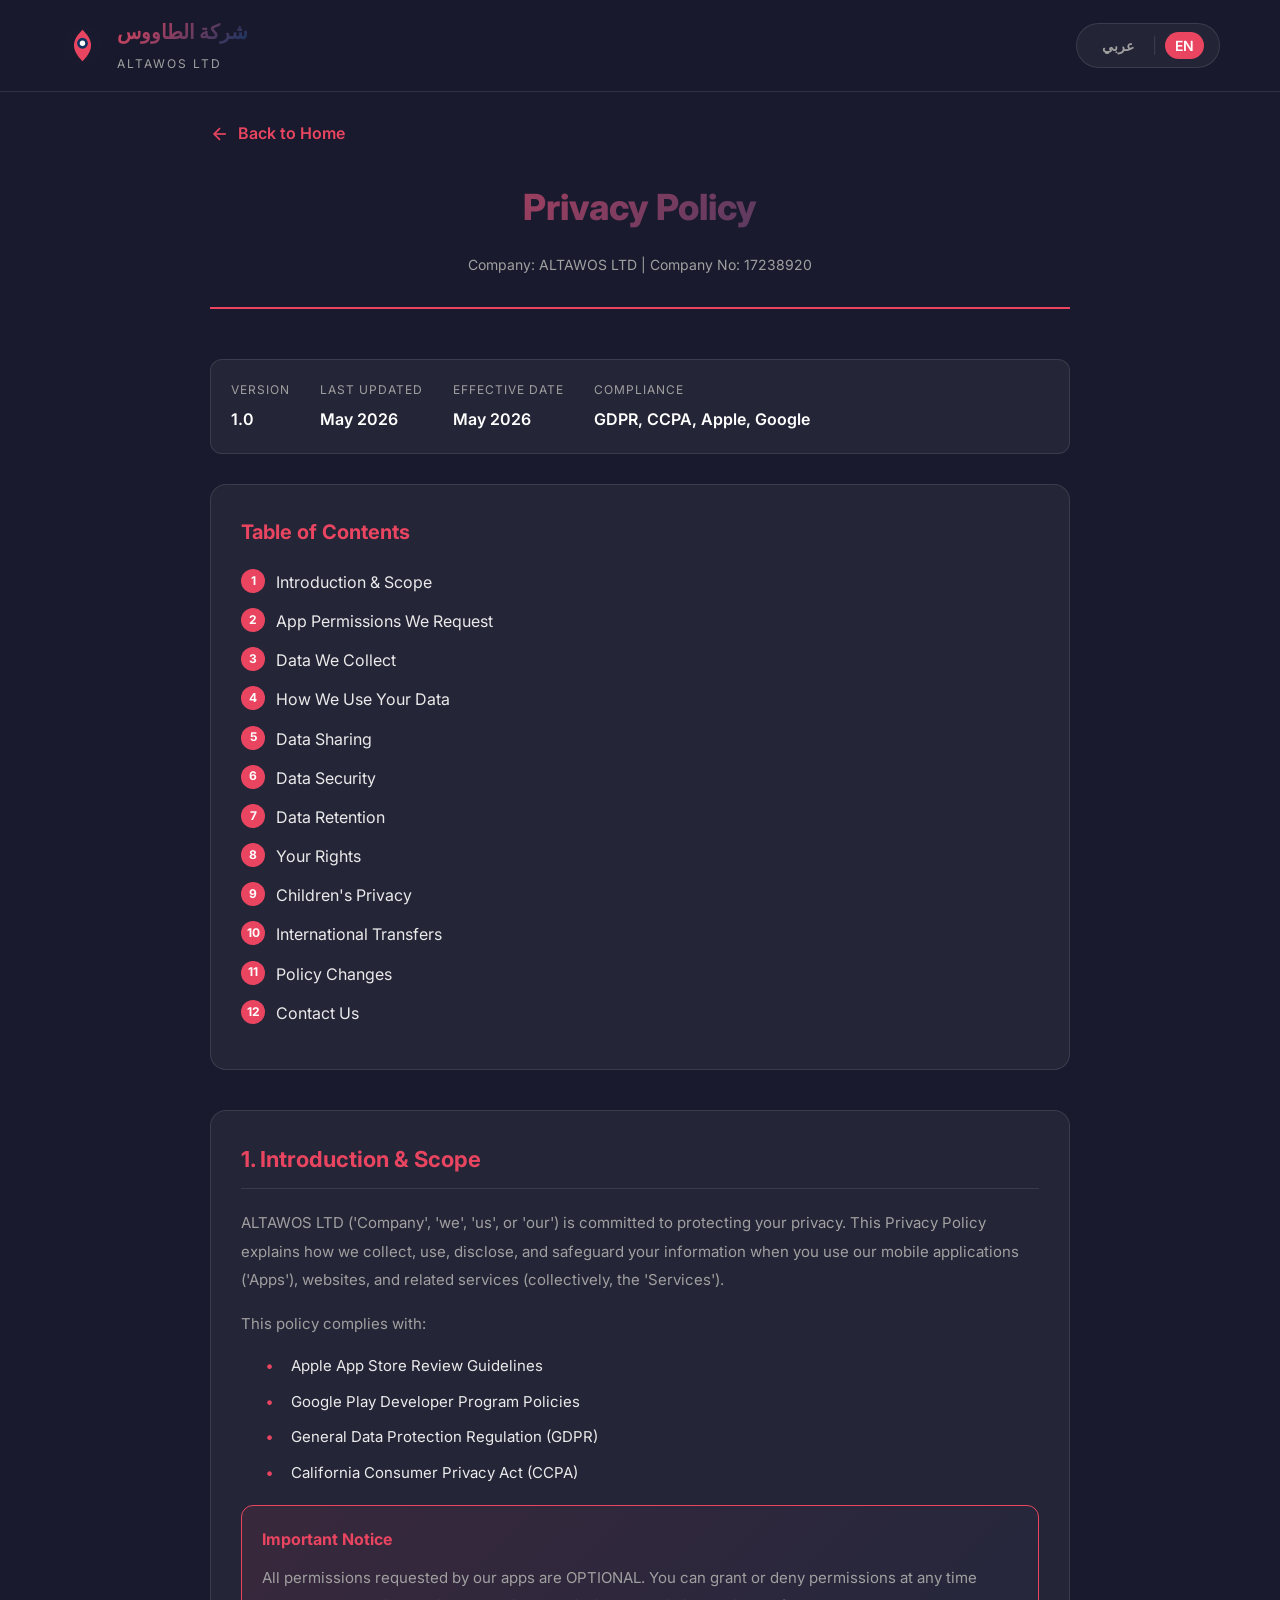
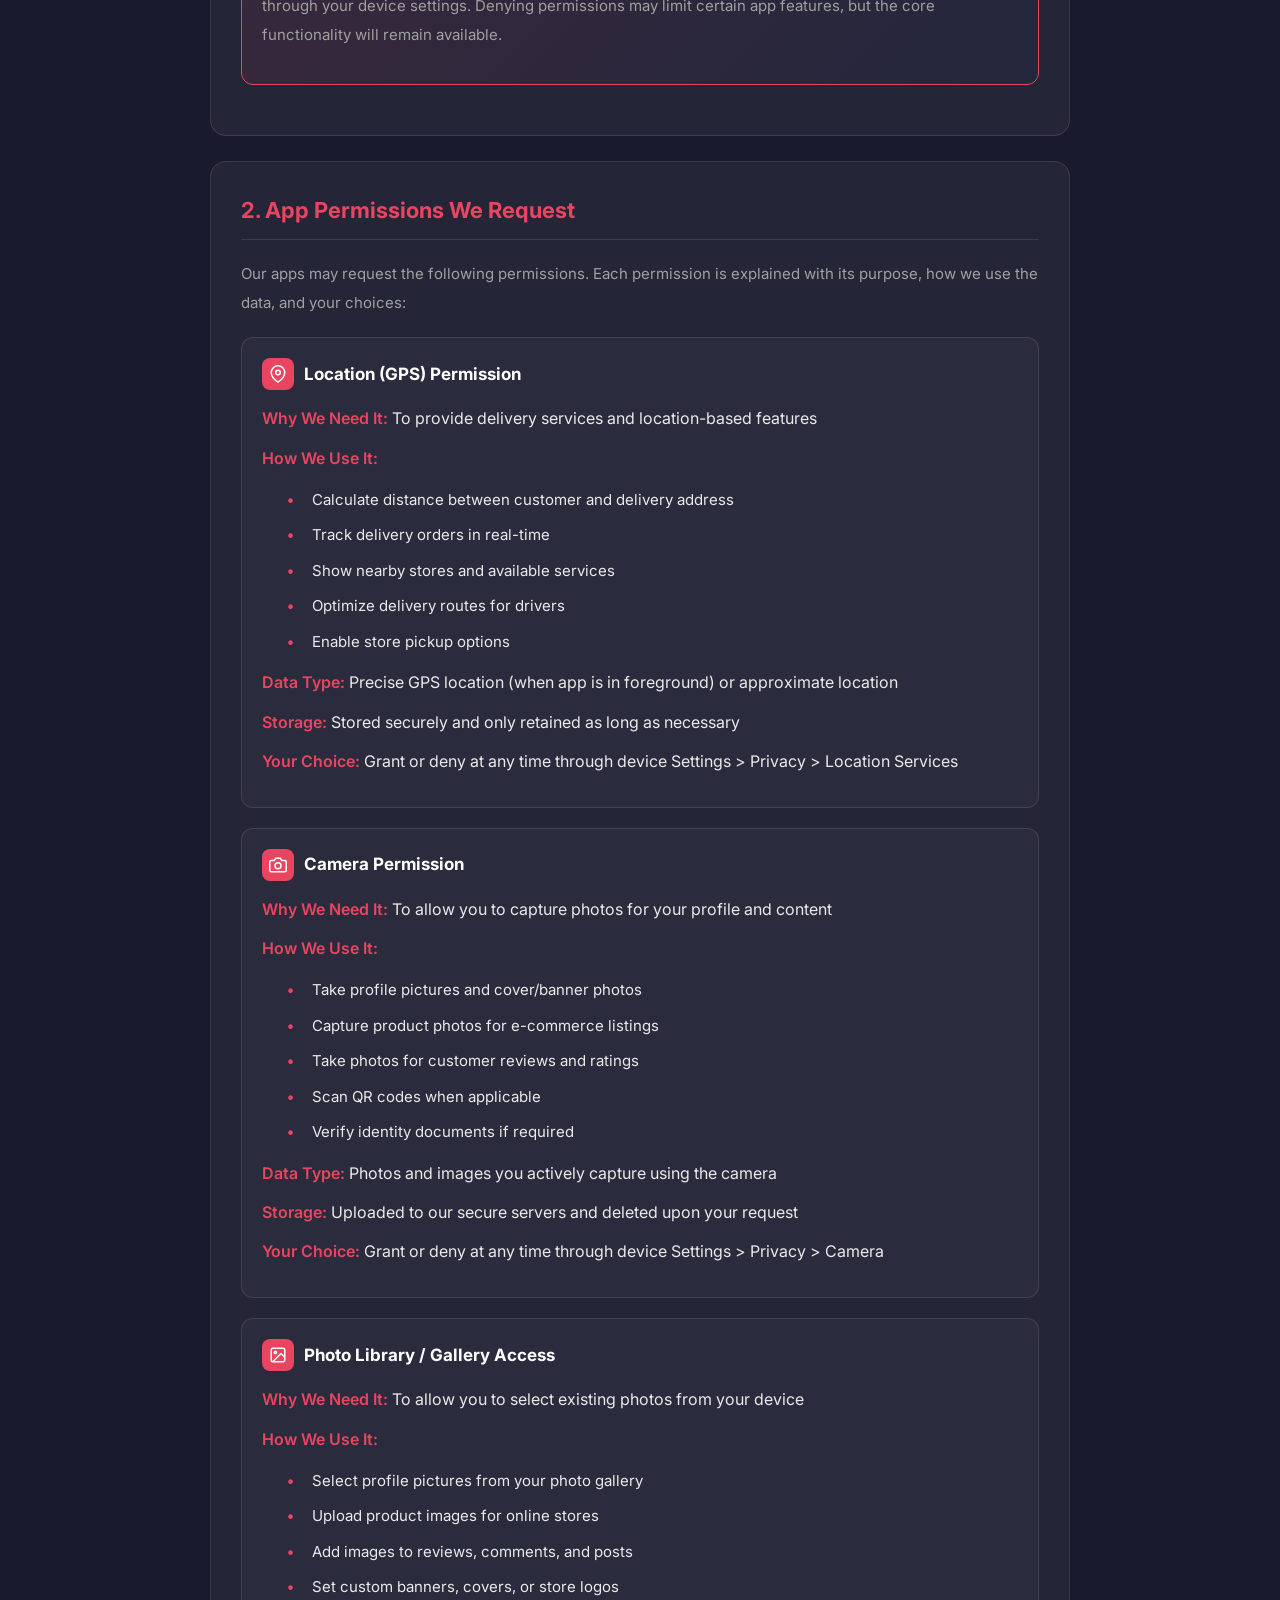
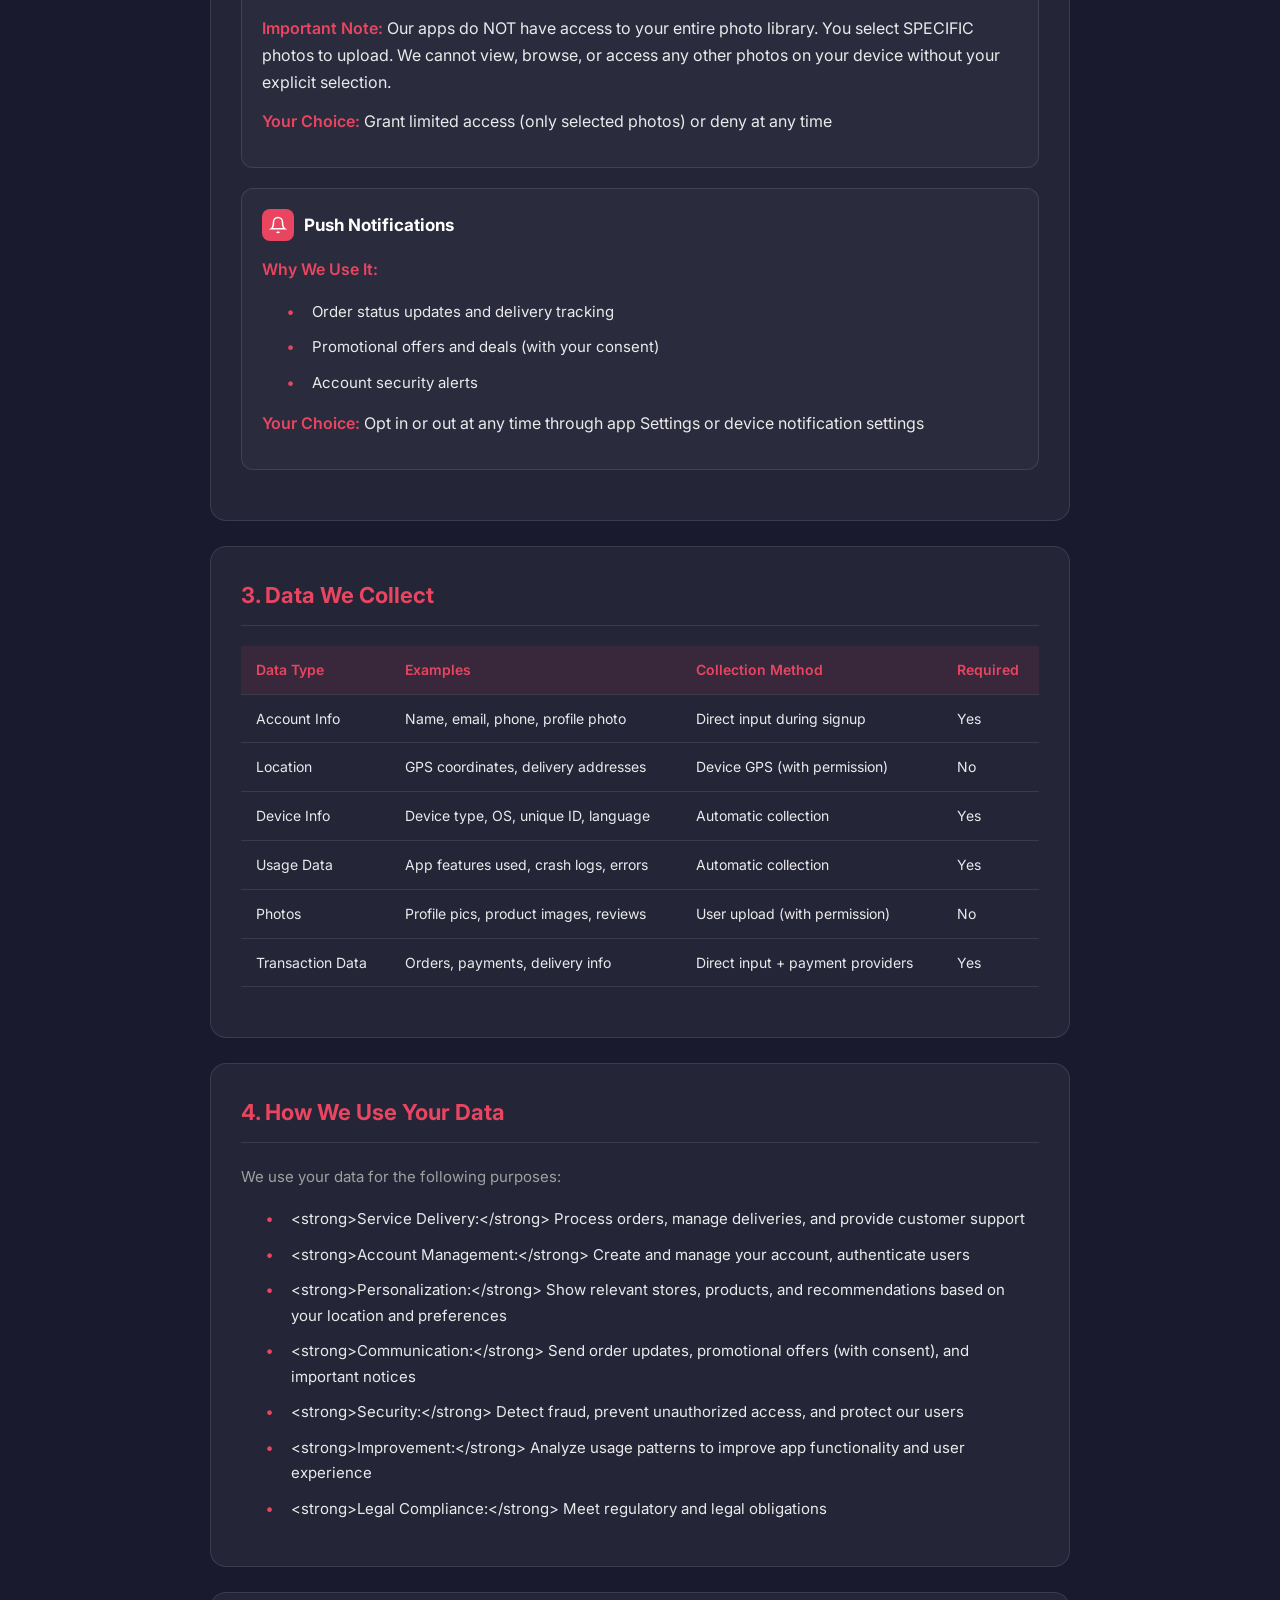
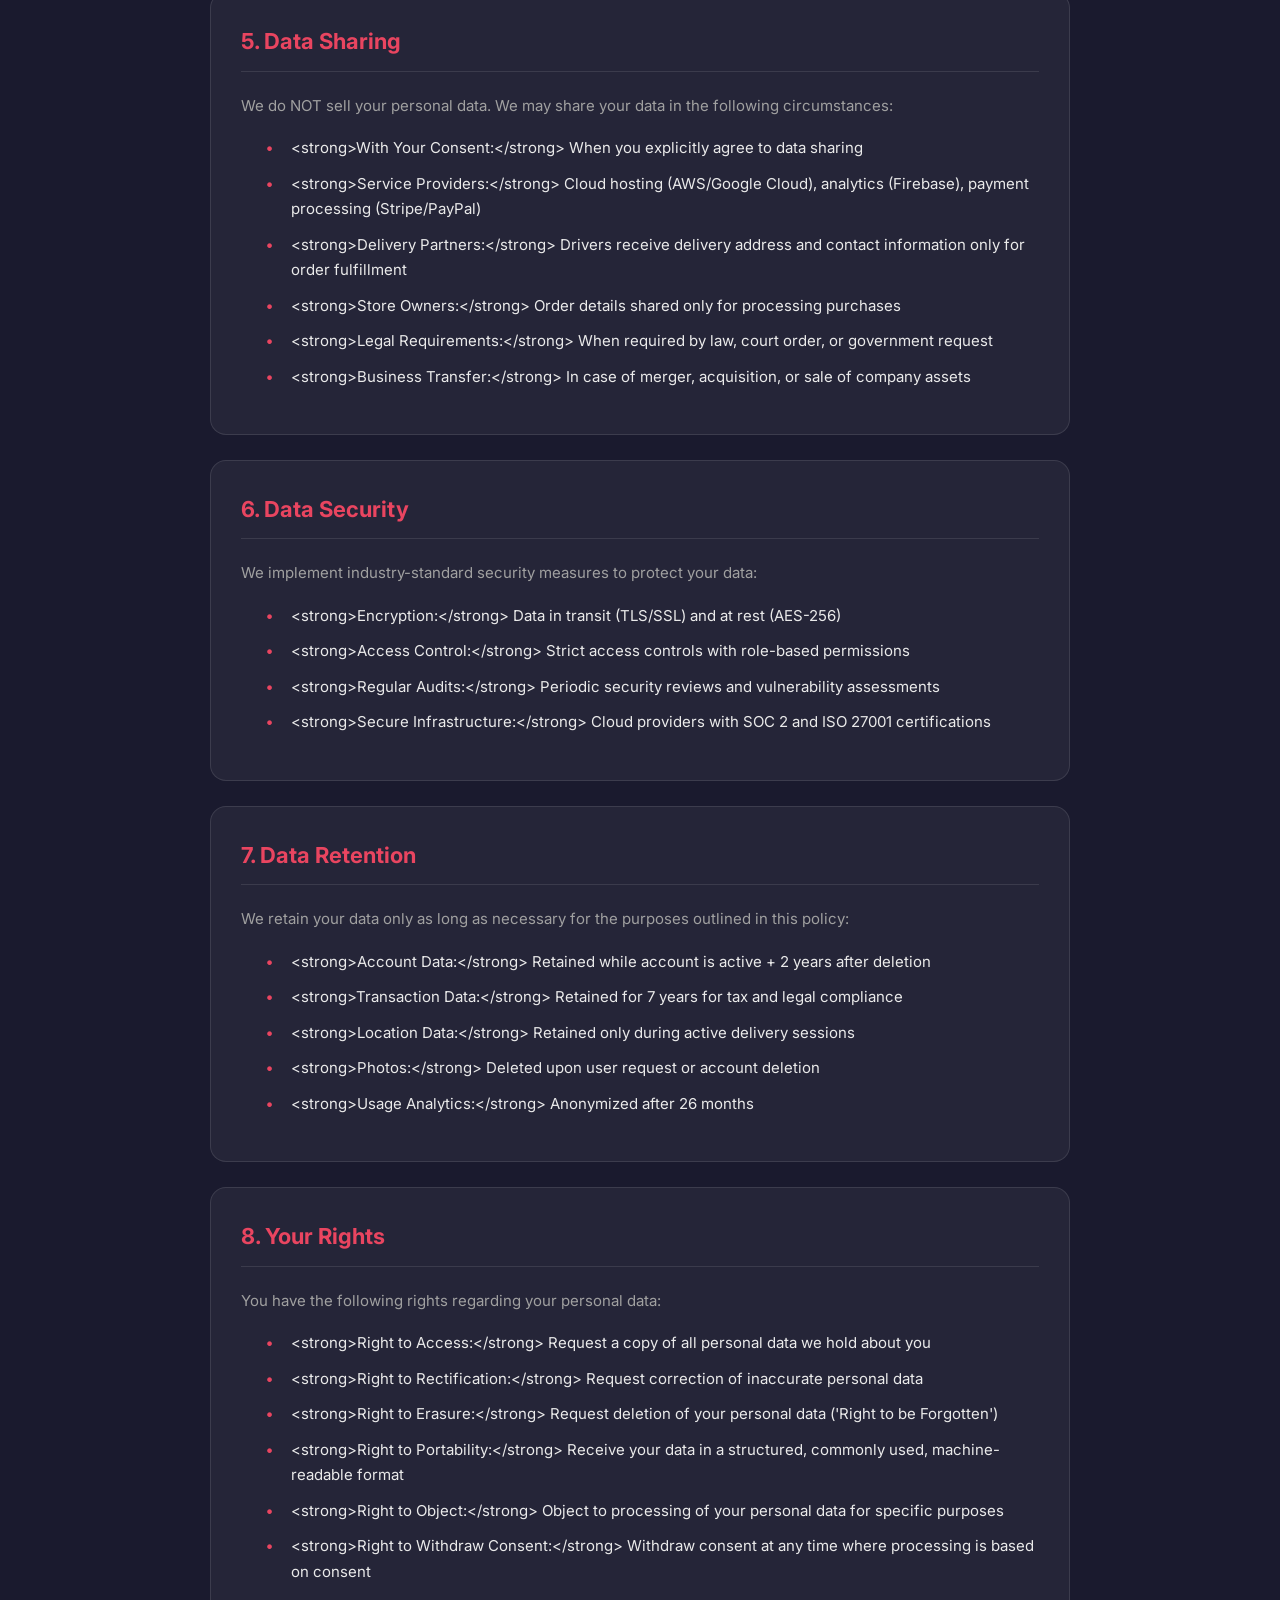
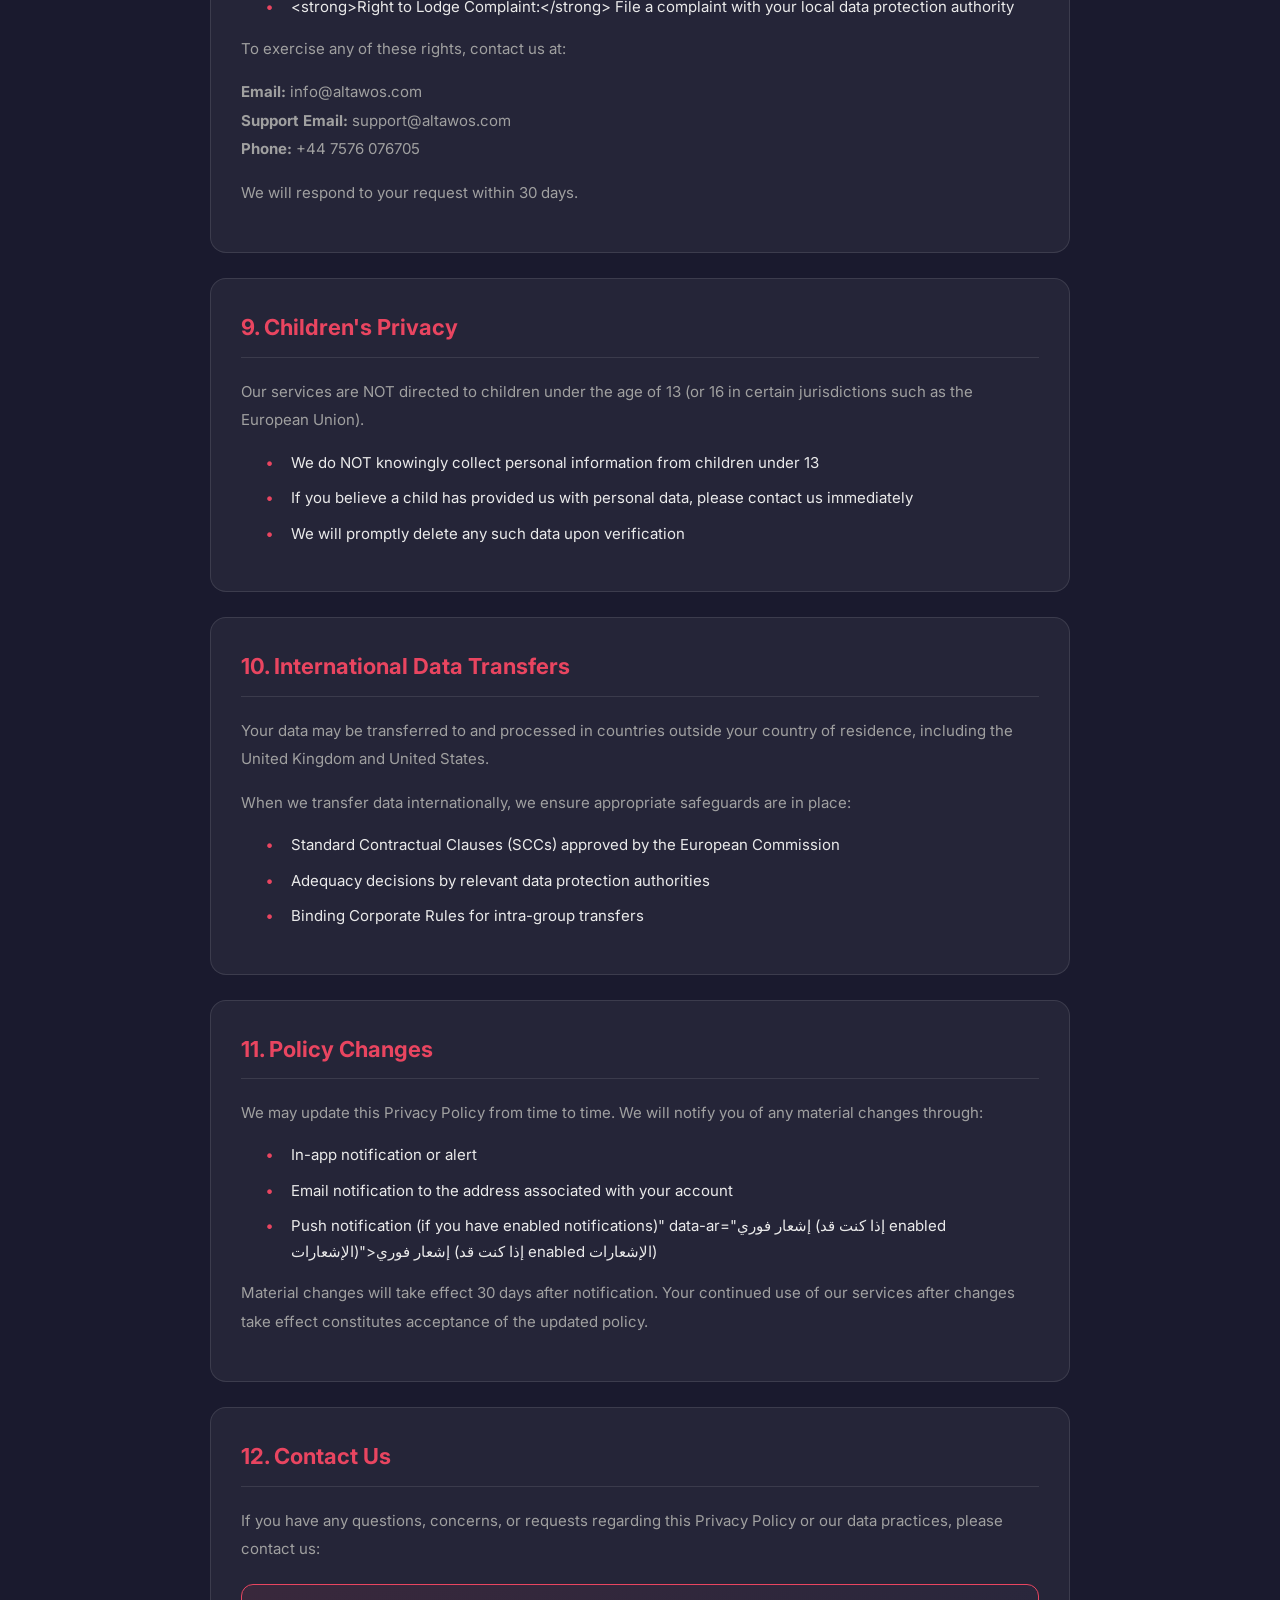
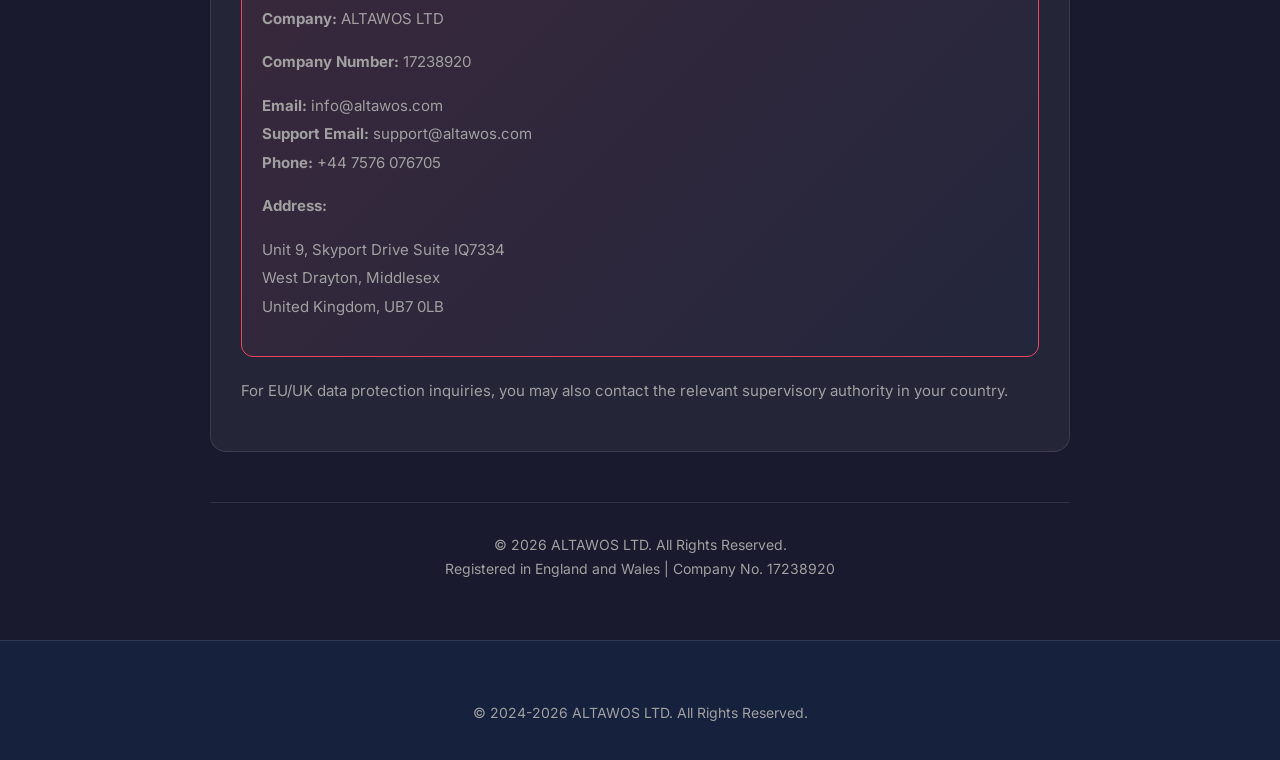
==== commit f5e11e5c: "Update contact info: info@altawos.com, support@altawos.com, +44 7576 076705" ====
--- a/privacy-policy.html
+++ b/privacy-policy.html
@@ -634,7 +634,9 @@
                     <li data-en="<strong>Right to Lodge Complaint:</strong> File a complaint with your local data protection authority" data-ar="<strong>حق التظلم:</strong> تقديم شكوى لدى سلطة حماية البيانات المحلية"><strong>حق التظلم:</strong> تقديم شكوى لدى سلطة حماية البيانات المحلية</li>
                 </ul>
                 <p data-en="To exercise any of these rights, contact us at:" data-ar="لممارسة أي من هذه الحقوق، تواصل معنا على:">لممارسة أي من هذه الحقوق، تواصل معنا على:</p>
-                <p><strong>Email:</strong> <a href="mailto:altawosltd@gmail.com">altawosltd@gmail.com</a></p>
+                <p><strong>Email:</strong> <a href="mailto:info@altawos.com">info@altawos.com</a><br>
+                    <strong>Support Email:</strong> <a href="mailto:support@altawos.com">support@altawos.com</a><br>
+                    <strong>Phone:</strong> <a href="tel:+447576076705">+44 7576 076705</a></p>
                 <p data-en="We will respond to your request within 30 days." data-ar="سنرد على طلبك خلال 30 يوماً.">سنرد على طلبك خلال 30 يوماً.</p>
             </div>
 
@@ -686,7 +688,9 @@
                 <div class="highlight-box">
                     <p><strong>Company:</strong> ALTAWOS LTD</p>
                     <p><strong>Company Number:</strong> 17238920</p>
-                    <p><strong>Email:</strong> <a href="mailto:altawosltd@gmail.com">altawosltd@gmail.com</a></p>
+                    <p><strong>Email:</strong> <a href="mailto:info@altawos.com">info@altawos.com</a><br>
+                    <strong>Support Email:</strong> <a href="mailto:support@altawos.com">support@altawos.com</a><br>
+                    <strong>Phone:</strong> <a href="tel:+447576076705">+44 7576 076705</a></p>
                     <p><strong>Address:</strong></p>
                     <p>Unit 9, Skyport Drive Suite IQ7334<br>
                     West Drayton, Middlesex<br>
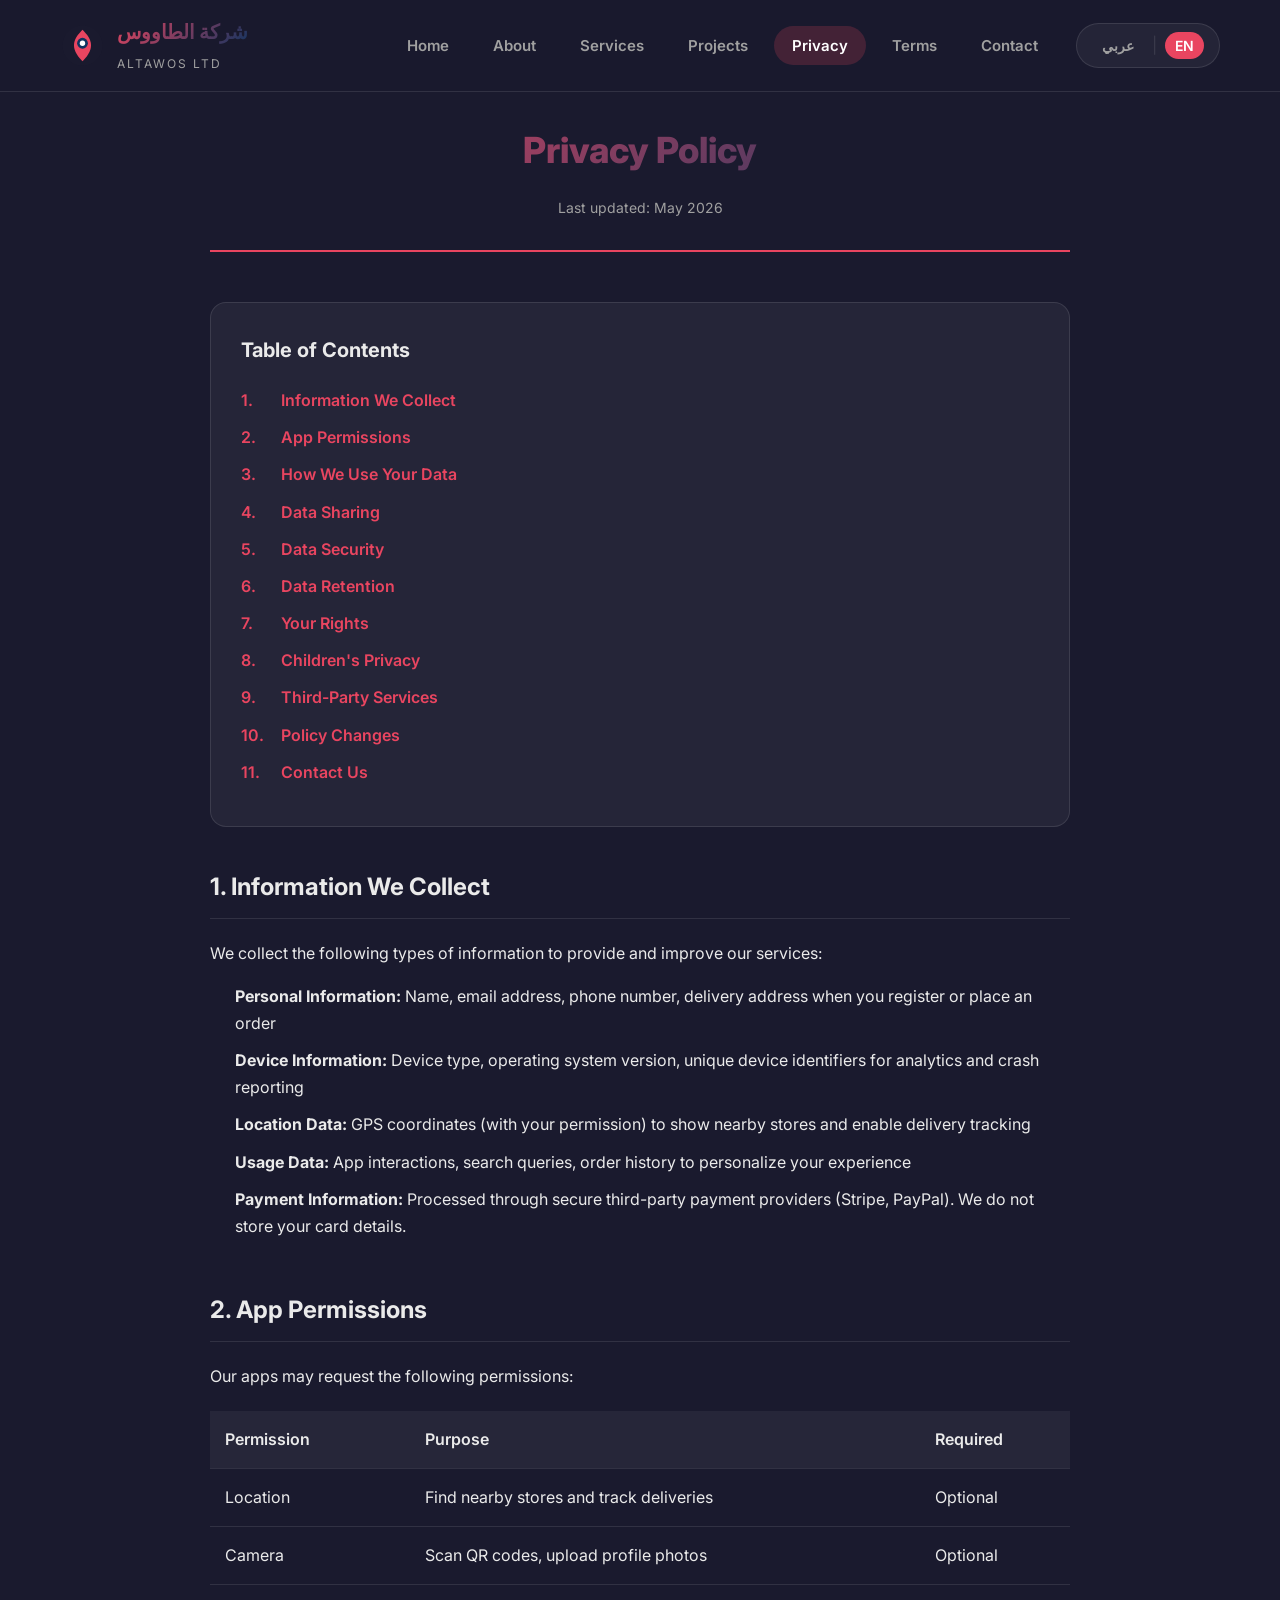
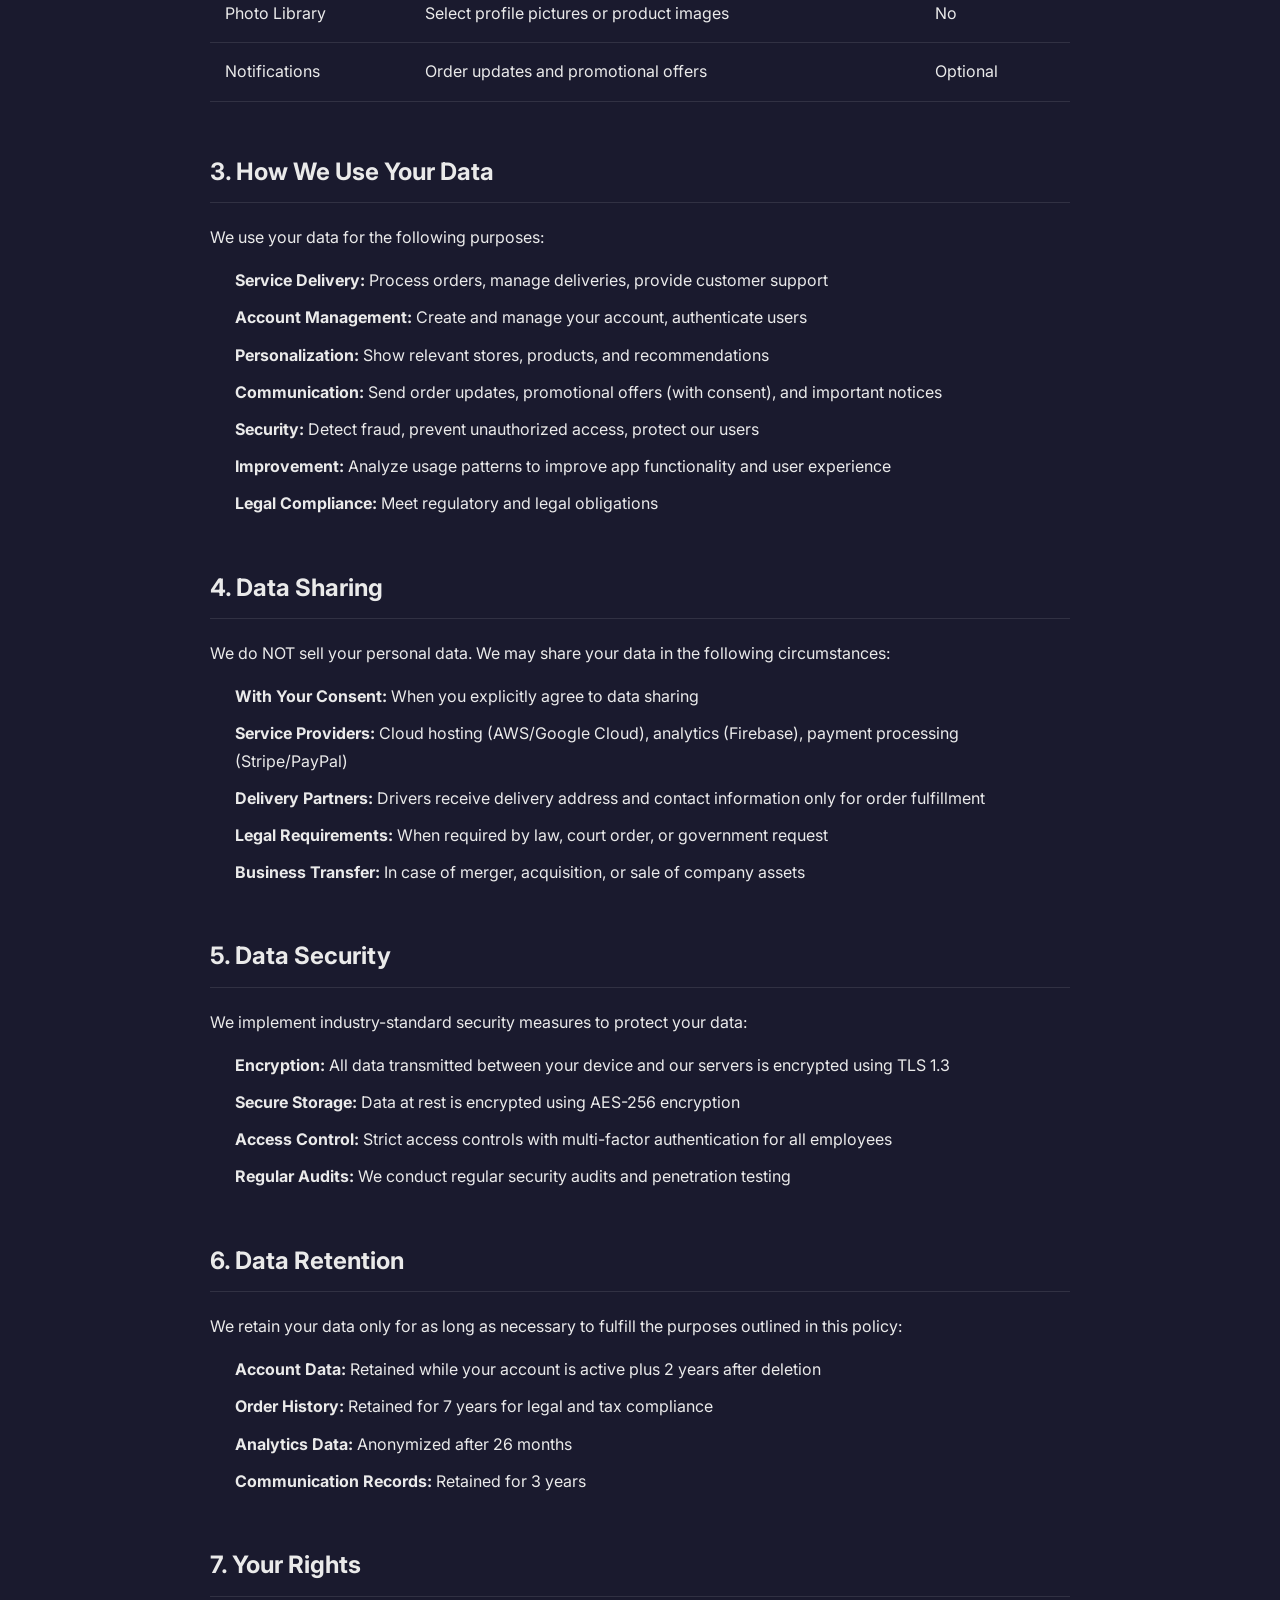
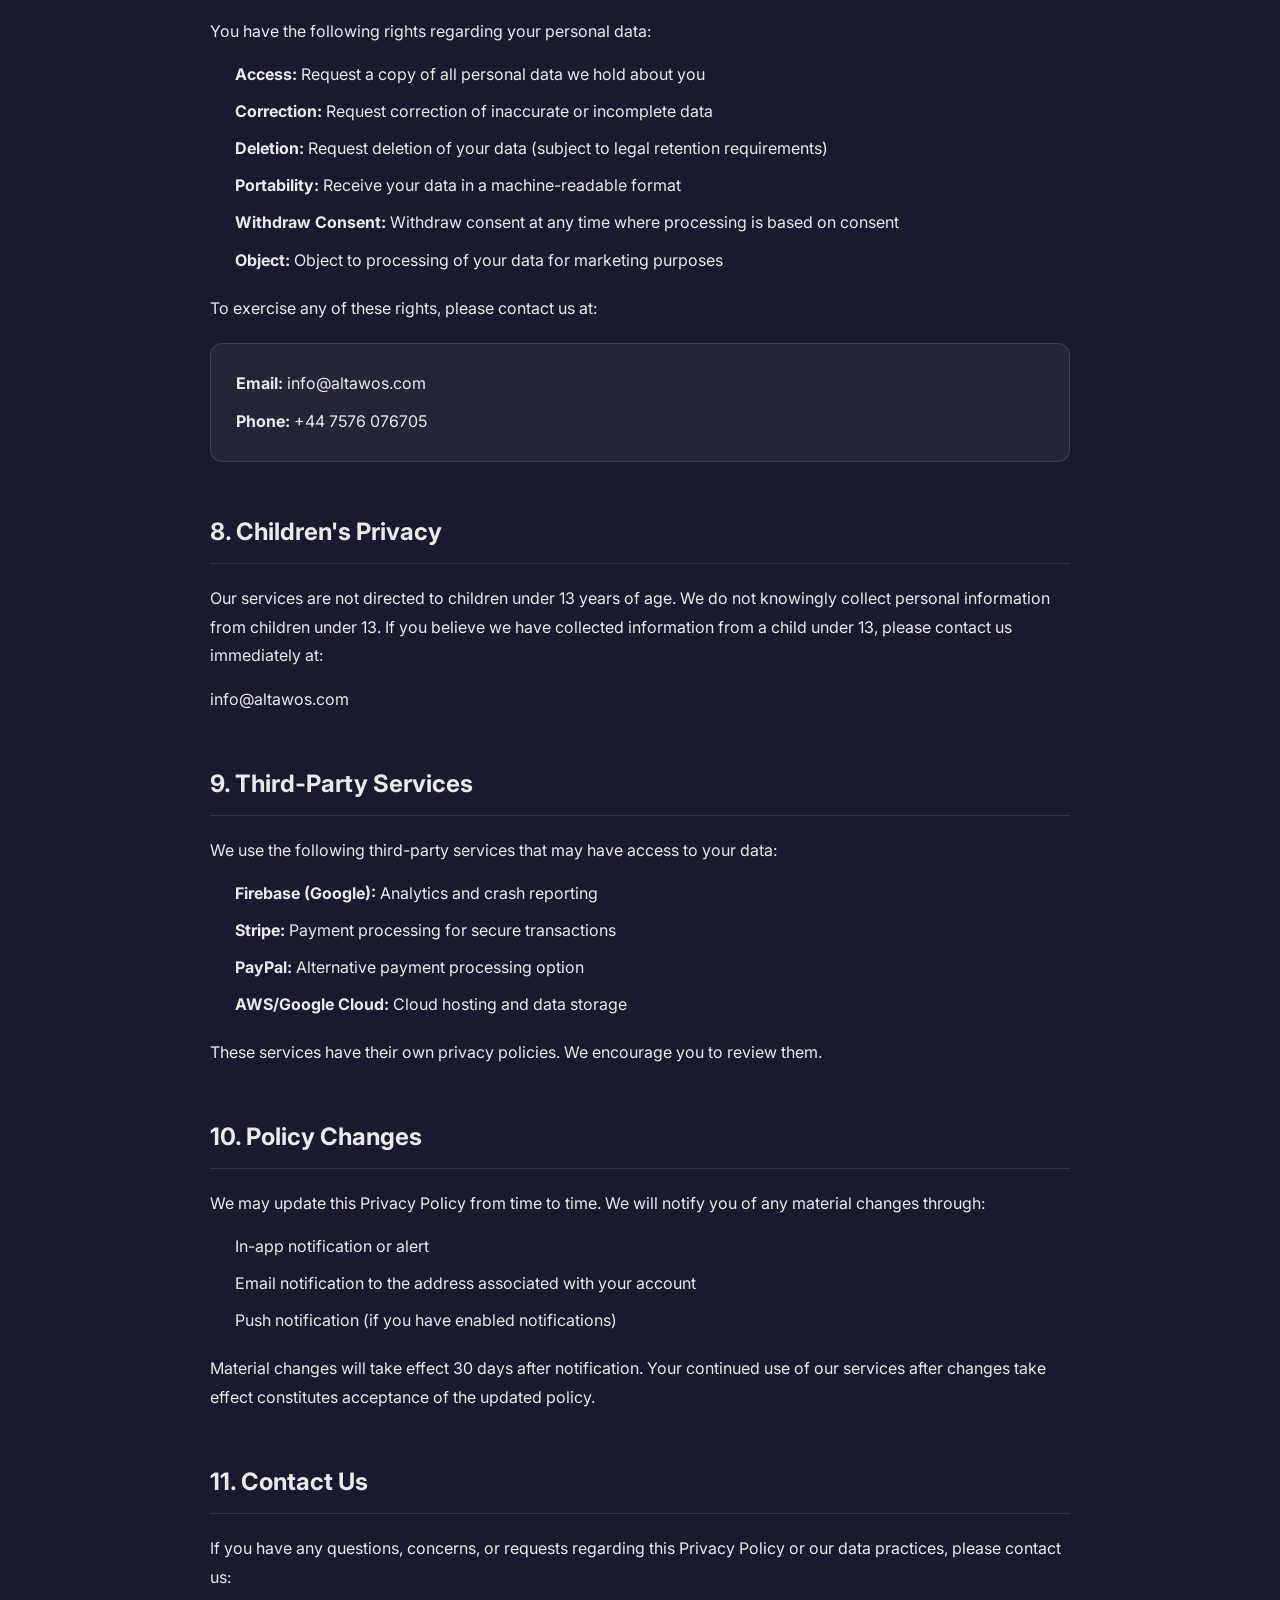
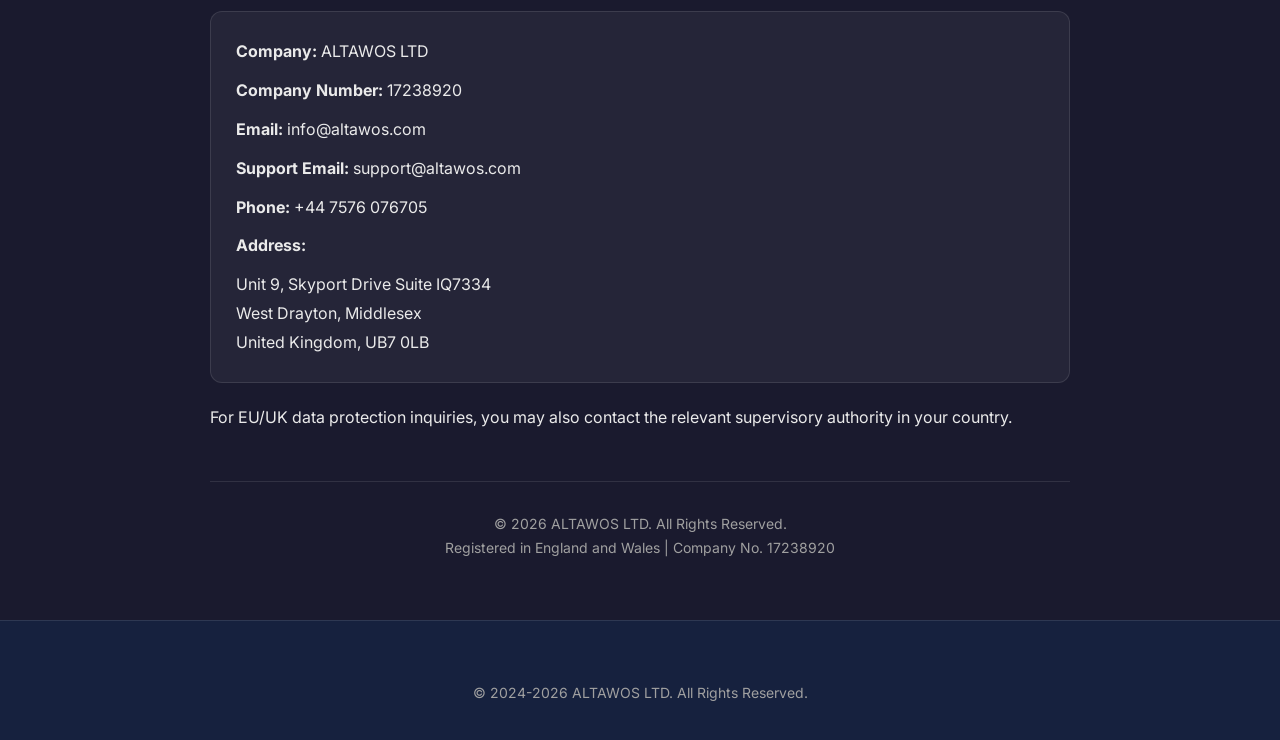
==== commit ec7ae900: "Fix HTML tags display issue and Chinese text - updated script.js to use innerHTML" ====
--- a/privacy-policy.html
+++ b/privacy-policy.html
@@ -10,259 +10,40 @@
     <link href="https://fonts.googleapis.com/css2?family=Cairo:wght@400;600;700;800&family=Inter:wght@400;500;600;700&display=swap" rel="stylesheet">
     <link rel="stylesheet" href="styles.css">
     <style>
-        .privacy-page {
-            padding: 120px 0 60px;
-            min-height: 100vh;
+        .privacy-page { padding: 120px 0 60px; min-height: 100vh; }
+        .privacy-document { max-width: 900px; margin: 0 auto; padding: 0 20px; }
+        .privacy-header { text-align: center; margin-bottom: 50px; padding-bottom: 30px; border-bottom: 2px solid var(--primary-color); }
+        .privacy-header h1 { font-size: 36px; font-weight: 800; background: var(--accent-gradient); -webkit-background-clip: text; -webkit-text-fill-color: transparent; background-clip: text; margin-bottom: 15px; }
+        .privacy-header .meta { color: var(--text-muted); font-size: 14px; }
+        .toc { background: var(--card-bg); border: 1px solid var(--border-color); border-radius: 16px; padding: 30px; margin-bottom: 40px; }
+        .toc h2 { font-size: 20px; font-weight: 700; margin-bottom: 20px; }
+        .toc-list { list-style: none; padding: 0; margin: 0; }
+        .toc-list li { margin-bottom: 10px; }
+        .toc-list a { color: var(--text-primary); text-decoration: none; transition: color 0.3s; display: flex; align-items: center; gap: 10px; }
+        .toc-list a:hover { color: var(--primary-color); }
+        .toc-list a span { color: var(--primary-color); font-weight: 600; min-width: 30px; }
+        .policy-section { margin-bottom: 50px; }
+        .policy-section h2 { font-size: 24px; font-weight: 700; color: var(--text-primary); margin-bottom: 20px; padding-bottom: 10px; border-bottom: 1px solid var(--border-color); }
+        .policy-section p { line-height: 1.8; margin-bottom: 15px; color: var(--text-secondary); }
+        .policy-section ul, .policy-section ol { margin-bottom: 20px; padding-left: 25px; }
+        .policy-section li { margin-bottom: 10px; line-height: 1.7; color: var(--text-secondary); }
+        .highlight-box { background: var(--card-bg); border: 1px solid var(--border-color); border-radius: 12px; padding: 25px; margin: 20px 0; }
+        .highlight-box p { margin-bottom: 10px; }
+        .highlight-box p:last-child { margin-bottom: 0; }
+        table { width: 100%; border-collapse: collapse; margin: 20px 0; }
+        th, td { padding: 15px; text-align: left; border-bottom: 1px solid var(--border-color); }
+        th { background: var(--card-bg); font-weight: 600; }
+        tr:hover { background: rgba(233, 69, 96, 0.05); }
+        @media (max-width: 768px) {
+            .privacy-page { padding: 100px 0 40px; }
+            .privacy-header h1 { font-size: 28px; }
+            .policy-section h2 { font-size: 20px; }
+            table { font-size: 14px; }
+            th, td { padding: 10px; }
         }
-        .privacy-document {
-            max-width: 900px;
-            margin: 0 auto;
-            padding: 0 20px;
-        }
-        .privacy-header {
-            text-align: center;
-            margin-bottom: 50px;
-            padding-bottom: 30px;
-            border-bottom: 2px solid var(--primary-color);
-        }
-        .privacy-header h1 {
-            font-size: 36px;
-            font-weight: 800;
-            background: var(--accent-gradient);
-            -webkit-background-clip: text;
-            -webkit-text-fill-color: transparent;
-            background-clip: text;
-            margin-bottom: 15px;
-        }
-        .privacy-header .meta {
-            color: var(--text-muted);
-            font-size: 14px;
-        }
-        .toc {
-            background: var(--card-bg);
-            border: 1px solid var(--border-color);
-            border-radius: 16px;
-            padding: 30px;
-            margin-bottom: 40px;
-        }
-        .toc h2 {
-            font-size: 20px;
-            font-weight: 700;
-            color: var(--primary-color);
-            margin-bottom: 20px;
-        }
-        .toc ol {
-            counter-reset: toc-counter;
-            list-style: none;
-            padding: 0;
-        }
-        .toc li {
-            counter-increment: toc-counter;
-            margin-bottom: 12px;
-            padding-right: 35px;
-            position: relative;
-        }
-        body.lang-en .toc li {
-            padding-right: 0;
-            padding-left: 35px;
-        }
-        .toc li::before {
-            content: counter(toc-counter);
-            position: absolute;
-            right: 0;
-            top: 0;
-            width: 24px;
-            height: 24px;
-            background: var(--primary-color);
-            color: #fff;
-            border-radius: 50%;
-            display: flex;
-            align-items: center;
-            justify-content: center;
-            font-size: 12px;
-            font-weight: 700;
-        }
-        body.lang-en .toc li::before {
-            right: auto;
-            left: 0;
-        }
-        .toc a {
-            color: var(--text-color);
-            transition: var(--transition);
-        }
-        .toc a:hover {
-            color: var(--primary-color);
-        }
-        .policy-section {
-            background: var(--card-bg);
-            border: 1px solid var(--border-color);
-            border-radius: 16px;
-            padding: 30px;
-            margin-bottom: 25px;
-        }
-        .policy-section:hover {
-            border-color: rgba(233, 69, 96, 0.3);
-        }
-        .policy-section h2 {
-            font-size: 22px;
-            font-weight: 700;
-            color: var(--primary-color);
-            margin-bottom: 20px;
-            padding-bottom: 10px;
-            border-bottom: 1px solid var(--border-color);
-        }
-        .policy-section p {
-            font-size: 15px;
-            color: var(--text-muted);
-            line-height: 1.9;
-            margin-bottom: 15px;
-        }
-        .policy-section ul, .policy-section ol {
-            margin: 15px 0;
-            padding-right: 0;
-        }
-        body.lang-en .policy-section ul,
-        body.lang-en .policy-section ol {
-            padding-right: 0;
-            padding-left: 25px;
-        }
-        .policy-section li {
-            position: relative;
-            padding-right: 25px;
-            margin-bottom: 10px;
-            font-size: 15px;
-            color: var(--text-color);
-            line-height: 1.7;
-        }
-        body.lang-en .policy-section li {
-            padding-right: 0;
-            padding-left: 25px;
-        }
-        .policy-section li::before {
-            content: '•';
-            position: absolute;
-            right: 0;
-            top: 0;
-            color: var(--primary-color);
-            font-weight: bold;
-        }
-        body.lang-en .policy-section li::before {
-            right: auto;
-            left: 0;
-        }
-        .permission-card {
-            background: rgba(255, 255, 255, 0.03);
-            border: 1px solid var(--border-color);
-            border-radius: 12px;
-            padding: 20px;
-            margin: 20px 0;
-        }
-        .permission-card h4 {
-            font-size: 17px;
-            font-weight: 700;
-            color: #fff;
-            margin-bottom: 15px;
-            display: flex;
-            align-items: center;
-            gap: 10px;
-        }
-        .permission-card h4 .icon {
-            width: 32px;
-            height: 32px;
-            background: var(--primary-color);
-            border-radius: 8px;
-            display: flex;
-            align-items: center;
-            justify-content: center;
-        }
-        .permission-card h4 .icon svg {
-            width: 18px;
-height: 18px;
-            stroke: #fff;
-        }
-        .permission-card .detail {
-            margin-bottom: 12px;
-        }
-        .permission-card .detail strong {
-            color: var(--primary-color);
-            font-weight: 600;
-        }
-        .highlight-box {
-            background: linear-gradient(135deg, rgba(233, 69, 96, 0.1), rgba(15, 52, 96, 0.1));
-            border: 1px solid var(--primary-color);
-            border-radius: 12px;
-            padding: 20px;
-            margin: 20px 0;
-        }
-        .highlight-box h4 {
-            color: var(--primary-color);
-            font-weight: 700;
-            margin-bottom: 10px;
-        }
-        .data-table {
-            width: 100%;
-            border-collapse: collapse;
-            margin: 20px 0;
-        }
-        .data-table th, .data-table td {
-            padding: 12px 15px;
-            text-align: right;
-            border-bottom: 1px solid var(--border-color);
-            font-size: 14px;
-        }
-        body.lang-en .data-table th, 
-        body.lang-en .data-table td {
-            text-align: left;
-        }
-        .data-table th {
-            background: rgba(233, 69, 96, 0.1);
-            color: var(--primary-color);
-            font-weight: 600;
-        }
-        .data-table td {
-            color: var(--text-color);
-        }
-        .data-table tr:hover td {
-            background: rgba(255, 255, 255, 0.02);
-        }
-        .version-info {
-            background: var(--card-bg);
-            border: 1px solid var(--border-color);
-            border-radius: 12px;
-            padding: 20px;
-            margin-bottom: 30px;
-            display: flex;
-            flex-wrap: wrap;
-            gap: 30px;
-        }
-        .version-info .item {
-            display: flex;
-            flex-direction: column;
-            gap: 5px;
-        }
-        .version-info .label {
-            font-size: 12px;
-            color: var(--text-muted);
-            text-transform: uppercase;
-            letter-spacing: 1px;
-        }
-        .version-info .value {
-            font-size: 16px;
-            font-weight: 600;
-            color: #fff;
-        }
-        .back-link {
-            display: inline-flex;
-            align-items: center;
-            gap: 8px;
-            color: var(--primary-color);
-            font-weight: 600;
-            margin-bottom: 30px;
-            transition: var(--transition);
-        }
-        .back-link:hover {
-            gap: 12px;
-        }
+        [dir="rtl"] .toc-list { padding-right: 0; padding-left: 25px; }
+        [dir="rtl"] table { text-align: right; }
+        [dir="rtl"] th, [dir="rtl"] td { text-align: right; }
     </style>
 </head>
 <body>
@@ -282,429 +63,230 @@
                 </div>
             </div>
             <nav class="nav">
+                <ul class="nav-list">
+                    <li><a href="index.html" data-en="Home" data-ar="الرئيسية">الرئيسية</a></li>
+                    <li><a href="index.html#about" data-en="About" data-ar="عن الشركة">عن الشركة</a></li>
+                    <li><a href="index.html#services" data-en="Services" data-ar="خدماتنا">خدماتنا</a></li>
+                    <li><a href="index.html#projects" data-en="Projects" data-ar="مشاريعنا">مشاريعنا</a></li>
+                    <li><a href="privacy-policy.html" class="active" data-en="Privacy" data-ar="سياسة الخصوصية">سياسة الخصوصية</a></li>
+                    <li><a href="index.html#terms" data-en="Terms" data-ar="شروط الاستخدام">شروط الاستخدام</a></li>
+                    <li><a href="index.html#contact" data-en="Contact" data-ar="تواصل معنا">تواصل معنا</a></li>
+                </ul>
                 <div class="language-toggle">
                     <button class="lang-btn active" data-lang="ar">عربي</button>
                     <span class="divider">|</span>
                     <button class="lang-btn" data-lang="en">EN</button>
                 </div>
+                <button class="menu-toggle" aria-label="Menu">
+                    <span></span>
+                    <span></span>
+                    <span></span>
+                </button>
             </nav>
         </div>
     </header>
 
+<!-- Privacy Policy Content -->
     <main class="privacy-page">
         <div class="privacy-document">
-            <a href="index.html" class="back-link">
-                <svg width="20" height="20" viewBox="0 0 24 24" fill="none" stroke="currentColor" stroke-width="2">
-                    <line x1="19" y1="12" x2="5" y2="12"/>
-                    <polyline points="12 19 5 12 12 5"/>
-                </svg>
-                <span data-en="Back to Home" data-ar="العودة للرئيسية">العودة للرئيسية</span>
-            </a>
-
             <div class="privacy-header">
                 <h1 data-en="Privacy Policy" data-ar="سياسة الخصوصية">سياسة الخصوصية</h1>
-                <p class="meta">
-                    <span data-en="Company: ALTAWOS LTD | Company No: 17238920" data-ar="الشركة: ALTAWOS LTD | رقم الشركة: 17238920">الشركة: ALTAWOS LTD | رقم الشركة: 17238920</span>
-                </p>
-            </div>
-
-            <div class="version-info">
-                <div class="item">
-                    <span class="label" data-en="Version" data-ar="الإصدار">الإصدار</span>
-                    <span class="value">1.0</span>
-                </div>
-                <div class="item">
-                    <span class="label" data-en="Last Updated" data-ar="آخر تحديث">آخر تحديث</span>
-                    <span class="value">May 2026</span>
-                </div>
-                <div class="item">
-                    <span class="label" data-en="Effective Date" data-ar="تاريخ السريان">تاريخ السريان</span>
-                    <span class="value">May 2026</span>
-                </div>
-                <div class="item">
-                    <span class="label" data-en="Compliance" data-ar="الامتثال">الامتثال</span>
-                    <span class="value">GDPR, CCPA, Apple, Google</span>
-                </div>
+                <p class="meta" data-en="Last updated: May 2026" data-ar="آخر تحديث: مايو 2026">آخر تحديث: مايو 2026</p>
             </div>
 
             <!-- Table of Contents -->
             <div class="toc">
                 <h2 data-en="Table of Contents" data-ar="جدول المحتويات">جدول المحتويات</h2>
-                <ol>
-                    <li><a href="#introduction" data-en="Introduction & Scope" data-ar="المقدمة والنطاق">المقدمة والنطاق</a></li>
-                    <li><a href="#permissions" data-en="App Permissions We Request" data-ar="أذونات التطبيقات التي نطلبها">أذونات التطبيقات التي نطلبها</a></li>
-                    <li><a href="#data-collection" data-en="Data We Collect" data-ar="البيانات التي نجمعها">البيانات التي نجمعها</a></li>
-                    <li><a href="#data-use" data-en="How We Use Your Data" data-ar="كيف نستخدم بياناتك">كيف نستخدم بياناتك</a></li>
-                    <li><a href="#data-sharing" data-en="Data Sharing" data-ar="مشاركة البيانات">مشاركة البيانات</a></li>
-                    <li><a href="#data-security" data-en="Data Security" data-ar="أمان البيانات">أمان البيانات</a></li>
-                    <li><a href="#data-retention" data-en="Data Retention" data-ar="الاحتفاظ بالبيانات">الاحتفاظ بالبيانات</a></li>
-                    <li><a href="#your-rights" data-en="Your Rights" data-ar="حقوقك">حقوقك</a></li>
-                    <li><a href="#childrens-privacy" data-en="Children's Privacy" data-ar="خصوصية الأطفال">خصوصية الأطفال</a></li>
-                    <li><a href="#international" data-en="International Transfers" data-ar="النقل الدولي">النقل الدولي</a></li>
-                    <li><a href="#changes" data-en="Policy Changes" data-ar="تغييرات السياسة">تغييرات السياسة</a></li>
-                    <li><a href="#contact" data-en="Contact Us" data-ar="التواصل معنا">التواصل معنا</a></li>
+                <ol class="toc-list">
+                    <li><a href="#information-collection"><span>1.</span> <span data-en="Information We Collect" data-ar="المعلومات التي نجمعها">المعلومات التي نجمعها</span></a></li>
+                    <li><a href="#permissions"><span>2.</span> <span data-en="App Permissions" data-ar="صلاحيات التطبيق">صلاحيات التطبيق</span></a></li>
+                    <li><a href="#data-use"><span>3.</span> <span data-en="How We Use Your Data" data-ar="كيف نستخدم بياناتك">كيف نستخدم بياناتك</span></a></li>
+                    <li><a href="#data-sharing"><span>4.</span> <span data-en="Data Sharing" data-ar="مشاركة البيانات">مشاركة البيانات</span></a></li>
+                    <li><a href="#data-security"><span>5.</span> <span data-en="Data Security" data-ar="أمان البيانات">أمان البيانات</span></a></li>
+                    <li><a href="#data-retention"><span>6.</span> <span data-en="Data Retention" data-ar="الاحتفاظ بالبيانات">الاحتفاظ بالبيانات</span></a></li>
+                    <li><a href="#your-rights"><span>7.</span> <span data-en="Your Rights" data-ar="حقوقك">حقوقك</span></a></li>
+                    <li><a href="#children"><span>8.</span> <span data-en="Children's Privacy" data-ar="خصوصية الأطفال">خصوصية الأطفال</span></a></li>
+                    <li><a href="#third-party"><span>9.</span> <span data-en="Third-Party Services" data-ar="خدمات الأطراف الثالثة">خدمات الأطراف الثالثة</span></a></li>
+                    <li><a href="#changes"><span>10.</span> <span data-en="Policy Changes" data-ar="تغييرات السياسة">تغييرات السياسة</span></a></li>
+                    <li><a href="#contact"><span>11.</span> <span data-en="Contact Us" data-ar="التواصل معنا">التواصل معنا</span></a></li>
                 </ol>
             </div>
 
-            <!-- Section 1: Introduction -->
-            <div class="policy-section" id="introduction">
-                <h2>1. <span data-en="Introduction & Scope" data-ar="المقدمة والنطاق">المقدمة والنطاق</span></h2>
-                <p data-en="ALTAWOS LTD ('Company', 'we', 'us', or 'our') is committed to protecting your privacy. This Privacy Policy explains how we collect, use, disclose, and safeguard your information when you use our mobile applications ('Apps'), websites, and related services (collectively, the 'Services')." data-ar="شركة الطاووس المحدودة المسؤولية ('الشركة' أو 'نحن') ملتزمة بحماية خصوصيتك. توضح سياسة الخصوصية هذه كيفية جمعنا واستخدامنا والكشف عن وحماية معلوماتك عند استخدامك لتطبيقاتنا المحمولة ('التطبيقات') ومواقعنا الإلكترونية والخدمات ذات الصلة (collectively، 'الخدمات').">
-                    شركة الطاووس المحدودة المسؤولية ('الشركة' أو 'نحن') ملتزمة بحماية خصوصيتك. توضح سياسة الخصوصية هذه كيفية جمعنا واستخدامنا والكشف عن وحماية معلوماتك عند استخدامك لتطبيقاتنا المحمولة ('التطبيقات') ومواقعنا الإلكترونية والخدمات ذات الصلة (collectively، 'الخدمات').
-                </p>
-                <p data-en="This policy complies with:" data-ar="تتوافق هذه السياسة مع:">تتوافق هذه السياسة مع:</p>
-                <ul>
-                    <li data-en="Apple App Store Review Guidelines" data-ar="إرشادات مراجعة متجر Apple">إرشادات مراجعة متجر Apple</li>
-                    <li data-en="Google Play Developer Program Policies" data-ar="سياسات برنامج مطوري Google Play">سياسات برنامج مطوري Google Play</li>
-                    <li data-en="General Data Protection Regulation (GDPR)" data-ar="اللائحة العامة لحماية البيانات (GDPR)">اللائحة العامة لحماية البيانات (GDPR)</li>
-                    <li data-en="California Consumer Privacy Act (CCPA)" data-ar="قانون خصوصية المستهلك في كاليفورنيا (CCPA)">قانون خصوصية المستهلك في كاليفورنيا (CCPA)</li>
-                </ul>
-                <div class="highlight-box">
-                    <h4 data-en="Important Notice" data-ar="إشعار هام">إشعار هام</h4>
-                    <p data-en="All permissions requested by our apps are OPTIONAL. You can grant or deny permissions at any time through your device settings. Denying permissions may limit certain app features, but the core functionality will remain available." data-ar="جميع الأذونات التي تطلبها تطبيقاتنا اختيارية. يمكنك منح أو رفض الأذونات في أي وقت من خلال إعدادات جهازك. قد يؤدي رفض الأذونات إلى تقييد ميزات معينة للتطبيق، لكن ستظل الوظائف الأساسية متاحة.">
-                        جميع الأذونات التي تطلبها تطبيقاتنا اختيارية. يمكنك منح أو رفض الأذونات في أي وقت من خلال إعدادات جهازك. قد يؤدي رفض الأذونات إلى تقييد ميزات معينة للتطبيق، لكن ستظل الوظائف الأساسية متاحة.
-                    </p>
-                </div>
-            </div>
-
-            <!-- Section 2: Permissions -->
+            <!-- Section 1: Information Collection -->
+            <div class="policy-section" id="information-collection">
+                <h2>1. <span data-en="Information We Collect" data-ar="المعلومات التي نجمعها">المعلومات التي نجمعها</span></h2>
+                <p data-en="We collect the following types of information to provide and improve our services:" data-ar="نجمع أنواع المعلومات التالية لتقديم خدماتنا وتحسينها:">نجمع أنواع المعلومات التالية لتقديم خدماتنا وتحسينها:</p>
+                <ul>
+                    <li data-en="<strong>Personal Information:</strong> Name, email address, phone number, delivery address when you register or place an order" data-ar="<strong>المعلومات الشخصية:</strong> الاسم، البريد الإلكتروني، رقم الهاتف، عنوان التوصيل عند التسجيل أو تقديم طلب">المعلومات الشخصية: الاسم، البريد الإلكتروني، رقم الهاتف، عنوان التوصيل عند التسجيل أو تقديم طلب</li>
+                    <li data-en="<strong>Device Information:</strong> Device type, operating system version, unique device identifiers for analytics and crash reporting" data-ar="<strong>معلومات الجهاز:</strong> نوع الجهاز، إصدار نظام التشغيل، معرفات الجهاز الفريدة للتحليلات وإبلاغ الأعطال">معلومات الجهاز: نوع الجهاز، إصدار نظام التشغيل، معرفات الجهاز الفريدة للتحليلات وإبلاغ الأعطال</li>
+                    <li data-en="<strong>Location Data:</strong> GPS coordinates (with your permission) to show nearby stores and enable delivery tracking" data-ar="<strong>بيانات الموقع:</strong> إحداثيات GPS (بإذنك) لعرض المتاجر القريبة وتمكين تتبع التوصيل">بيانات الموقع: إحداثيات GPS (بإذنك) لعرض المتاجر القريبة وتمكين تتبع التوصيل</li>
+                    <li data-en="<strong>Usage Data:</strong> App interactions, search queries, order history to personalize your experience" data-ar="<strong>بيانات الاستخدام:</strong> تفاعلات التطبيق، استعلامات البحث، سجل الطلبات لتخصيص تجربتك">بيانات الاستخدام: تفاعلات التطبيق، استعلامات البحث، سجل الطلبات لتخصيص تجربتك</li>
+                    <li data-en="<strong>Payment Information:</strong> Processed through secure third-party payment providers (Stripe, PayPal). We do not store your card details." data-ar="<strong>معلومات الدفع:</strong> تتم معالجتها عبر مزودي دفع آمنين من الأطراف الثالثة (Stripe, PayPal). لا نخزن تفاصيل بطاقتك.">معلومات الدفع: تتم معالجتها عبر مزودي دفع آمنين من الأطراف الثالثة. لا نخزن تفاصيل بطاقتك.</li>
+                </ul>
+            </div>
+
+            <!-- Section 2: App Permissions -->
             <div class="policy-section" id="permissions">
-                <h2>2. <span data-en="App Permissions We Request" data-ar="أذونات التطبيقات التي نطلبها">أذونات التطبيقات التي نطلبها</span></h2>
-                <p data-en="Our apps may request the following permissions. Each permission is explained with its purpose, how we use the data, and your choices:" data-ar="قد تطلب تطبيقاتنا الأذونات التالية. يتم شرح كل إذن مع غرضه وكيفية استخدامنا للبيانات وخياراتك:">قد تطلب تطبيقاتنا الأذونات التالية. يتم شرح كل إذن مع غرضه وكيفية استخدامنا للبيانات وخياراتك:</p>
-
-                <!-- Location Permission -->
-                <div class="permission-card">
-                    <h4>
-                        <span class="icon">
-                            <svg viewBox="0 0 24 24" fill="none" stroke="currentColor" stroke-width="2">
-                                <path d="M21 10c0 7-9 13-9 13s-9-6-9-13a9 9 0 0 1 18 0z"/>
-                                <circle cx="12" cy="10" r="3"/>
-                            </svg>
-                        </span>
-                        <span data-en="Location (GPS) Permission" data-ar="إذن الموقع (GPS)">إذن الموقع (GPS)</span>
-                    </h4>
-                    <div class="detail">
-                        <strong data-en="Why We Need It:" data-ar="لماذا نحتاجه:">لماذا نحتاجه:</strong>
-                        <span data-en="To provide delivery services and location-based features" data-ar="لتوفير خدمات التوصيل وميزات الموقع">لتوفير خدمات التوصيل وميزات الموقع</span>
-                    </div>
-                    <div class="detail">
-                        <strong data-en="How We Use It:" data-ar="كيفية استخدامه:">كيفية استخدامه:</strong>
-                        <ul>
-                            <li data-en="Calculate distance between customer and delivery address" data-ar="حساب المسافة بين العميل وعنوان التوصيل">حساب المسافة بين العميل وعنوان التوصيل</li>
-                            <li data-en="Track delivery orders in real-time" data-ar="تتبع طلبات التوصيل بشكل مباشر">تتبع طلبات التوصيل بشكل مباشر</li>
-                            <li data-en="Show nearby stores and available services" data-ar="عرض المتاجر القريبة والخدمات المتاحة">عرض المتاجر القريبة والخدمات المتاحة</li>
-                            <li data-en="Optimize delivery routes for drivers" data-ar="تحسين مسارات التوصيل للسائقين">تحسين مسارات التوصيل للسائقين</li>
-                            <li data-en="Enable store pickup options" data-ar="تفعيل خيارات استلام من المتجر">تفعيل خيارات استلام من المتجر</li>
-                        </ul>
-                    </div>
-                    <div class="detail">
-                        <strong data-en="Data Type:" data-ar="نوع البيانات:">نوع البيانات:</strong>
-                        <span data-en="Precise GPS location (when app is in foreground) or approximate location" data-ar="الموقع الدقيق عبر GPS (عند استخدام التطبيق) أو الموقع التقريبي">الموقع الدقيق عبر GPS (عند استخدام التطبيق) أو الموقع التقريبي</span>
-                    </div>
-                    <div class="detail">
-                        <strong data-en="Storage:" data-ar="التخزين:">التخزين:</strong>
-                        <span data-en="Stored securely and only retained as long as necessary" data-ar="يتم تخزينها بشكل آمن والاحتفاظ بها فقط طالما هو ضروري">يتم تخزينها بشكل آمن والاحتفاظ بها فقط طالما هو ضروري</span>
-                    </div>
-                    <div class="detail">
-                        <strong data-en="Your Choice:" data-ar="خيارك:">خيارك:</strong>
-                        <span data-en="Grant or deny at any time through device Settings > Privacy > Location Services" data-ar="امنح أو ارفض في أي وقت من خلال إعدادات الجهاز > الخصوصية > خدمات الموقع">امنح أو ارفض في أي وقت من خلال إعدادات الجهاز > الخصوصية > خدمات الموقع</span>
-                    </div>
-                </div>
-
-                <!-- Camera Permission -->
-                <div class="permission-card">
-                    <h4>
-                        <span class="icon">
-                            <svg viewBox="0 0 24 24" fill="none" stroke="currentColor" stroke-width="2">
-                                <path d="M23 19a2 2 0 0 1-2 2H3a2 2 0 0 1-2-2V8a2 2 0 0 1 2-2h4l2-3h6l2 3h4a2 2 0 0 1 2 2z"/>
-                                <circle cx="12" cy="13" r="4"/>
-                            </svg>
-                        </span>
-                        <span data-en="Camera Permission" data-ar="إذن الكاميرا">إذن الكاميرا</span>
-                    </h4>
-                    <div class="detail">
-                        <strong data-en="Why We Need It:" data-ar="لماذا نحتاجه:">لماذا نحتاجه:</strong>
-                        <span data-en="To allow you to capture photos for your profile and content" data-ar="للسماح لك بالتقاط الصور لملفك الشخصي ومحتواك">للسماح لك بالتقاط الصور لملفك الشخصي ومحتواك</span>
-                    </div>
-                    <div class="detail">
-                        <strong data-en="How We Use It:" data-ar="كيفية استخدامه:">كيفية استخدامه:</strong>
-                        <ul>
-                            <li data-en="Take profile pictures and cover/banner photos" data-ar="التقاط صور الملف الشخصي وصور الغلاف/البنر">التقاط صور الملف الشخصي وصور الغلاف/البنر</li>
-                            <li data-en="Capture product photos for e-commerce listings" data-ar="التقاط صور المنتجات لقوائم التجارة الإلكترونية">التقاط صور المنتجات لقوائم التجارة الإلكترونية</li>
-                            <li data-en="Take photos for customer reviews and ratings" data-ar="التقاط صور لمراجعات العملاء والتقييمات">التقاط صور لمراجعات العملاء والتقييمات</li>
-                            <li data-en="Scan QR codes when applicable" data-ar="مسح رموز QR عند الحاجة">مسح رموز QR عند الحاجة</li>
-                            <li data-en="Verify identity documents if required" data-ar="التحقق من مستندات الهوية إذا لزم الأمر">التحقق من مستندات الهوية إذا لزم الأمر</li>
-                        </ul>
-                    </div>
-                    <div class="detail">
-                        <strong data-en="Data Type:" data-ar="نوع البيانات:">نوع البيانات:</strong>
-                        <span data-en="Photos and images you actively capture using the camera" data-ar="الصور التي تلتقطهاactively باستخدام الكاميرا">الصور التي تلتقطها بنشاط باستخدام الكاميرا</span>
-                    </div>
-                    <div class="detail">
-                        <strong data-en="Storage:" data-ar="التخزين:">التخزين:</strong>
-                        <span data-en="Uploaded to our secure servers and deleted upon your request" data-ar="تم رفعها إلى خوادمنا الآمنة وحذفها عند طلبك">تم رفعها إلى خوادمنا الآمنة وحذفها عند طلبك</span>
-                    </div>
-                    <div class="detail">
-                        <strong data-en="Your Choice:" data-ar="خيارك:">خيارك:</strong>
-                        <span data-en="Grant or deny at any time through device Settings > Privacy > Camera" data-ar="امنح أو ارفض في أي وقت من خلال إعدادات الجهاز > الخصوصية > الكاميرا">امنح أو ارفض في أي وقت من خلال إعدادات الجهاز > الخصوصية > الكاميرا</span>
-                    </div>
-                </div>
-
-                <!-- Photo Library Permission -->
-                <div class="permission-card">
-                    <h4>
-                        <span class="icon">
-                            <svg viewBox="0 0 24 24" fill="none" stroke="currentColor" stroke-width="2">
-                                <rect x="3" y="3" width="18" height="18" rx="2" ry="2"/>
-                                <circle cx="8.5" cy="8.5" r="1.5"/>
-                                <polyline points="21 15 16 10 5 21"/>
-                            </svg>
-                        </span>
-                        <span data-en="Photo Library / Gallery Access" data-ar="إذن مكتبة الصور / المعرض">إذن مكتبة الصور / المعرض</span>
-                    </h4>
-                    <div class="detail">
-                        <strong data-en="Why We Need It:" data-ar="لماذا نحتاجه:">لماذا نحتاجه:</strong>
-                        <span data-en="To allow you to select existing photos from your device" data-ar="للسماح لك بتحديد صور موجودة من جهازك">للسماح لك بتحديد صور موجودة من جهازك</span>
-                    </div>
-                    <div class="detail">
-                        <strong data-en="How We Use It:" data-ar="كيفية استخدامه:">كيفية استخدامه:</strong>
-                        <ul>
-                            <li data-en="Select profile pictures from your photo gallery" data-ar="تحديد صور الملف الشخصي من معرض الصور">تحديد صور الملف الشخصي من معرض الصور</li>
-                            <li data-en="Upload product images for online stores" data-ar="رفع صور المنتجات للمتاجر عبر الإنترنت">رفع صور المنتجات للمتاجر عبر الإنترنت</li>
-                            <li data-en="Add images to reviews, comments, and posts" data-ar="إضافة صور للمراجعات والتعليقات والمنشورات">إضافة صور للمراجعات والتعليقات والمنشورات</li>
-                            <li data-en="Set custom banners, covers, or store logos" data-ar="تعيين بنرات مخصصة أو أغلفة أو شعارات متاجر">تعيين بنرات مخصصة أو أغلفة أو شعارات متاجر</li>
-                        </ul>
-                    </div>
-                    <div class="detail">
-                        <strong data-en="Important Note:" data-ar="ملاحظة مهمة:">ملاحظة مهمة:</strong>
-                        <span data-en="Our apps do NOT have access to your entire photo library. You select SPECIFIC photos to upload. We cannot view, browse, or access any other photos on your device without your explicit selection." data-ar="تطبيقاتنا ليس لها حق الوصول إلى entire photo library. أنت تحدد صوراً محددة للرفع. لا يمكننا عرض أو تصفح أو الوصول إلى أي صور أخرى على جهازك بدون اختيارك الصريح.">
-                            تطبيقاتنا ليس لها حق الوصول إلى entire photo library. أنت تحدد صوراً محددة للرفع. لا يمكننا عرض أو تصفح أو الوصول إلى أي صور أخرى على جهازك بدون اختيارك الصريح.
-                        </span>
-                    </div>
-                    <div class="detail">
-                        <strong data-en="Your Choice:" data-ar="خيارك:">خيارك:</strong>
-                        <span data-en="Grant limited access (only selected photos) or deny at any time" data-ar="امنح وصولاً محدوداً (صور مختارة فقط) أو ارفض في أي وقت">امنح وصولاً محدوداً (صور مختارة فقط) أو ارفض في أي وقت</span>
-                    </div>
-                </div>
-
-                <!-- Notifications -->
-                <div class="permission-card">
-                    <h4>
-                        <span class="icon">
-                            <svg viewBox="0 0 24 24" fill="none" stroke="currentColor" stroke-width="2">
-                                <path d="M18 8A6 6 0 0 0 6 8c0 7-3 9-3 9h18s-3-2-3-9"/>
-                                <path d="M13.73 21a2 2 0 0 1-3.46 0"/>
-                            </svg>
-                        </span>
-                        <span data-en="Push Notifications" data-ar="الإشعارات الفورية">الإشعارات الفورية</span>
-                    </h4>
-                    <div class="detail">
-                        <strong data-en="Why We Use It:" data-ar="لماذا نستخدمه:">لماذا نستخدمه:</strong>
-                        <ul>
-                            <li data-en="Order status updates and delivery tracking" data-ar="تحديثات حالة الطلبات وتتبع التوصيل">تحديثات حالة الطلبات وتتبع التوصيل</li>
-                            <li data-en="Promotional offers and deals (with your consent)" data-ar="العروض والصفقات الترويجية (بموافقتك)">العروض والصفقات الترويجية (بموافقتك)</li>
-                            <li data-en="Account security alerts" data-ar="تنبيهات أمان الحساب">تنبيهات أمان الحساب</li>
-                        </ul>
-                    </div>
-                    <div class="detail">
-                        <strong data-en="Your Choice:" data-ar="خيارك:">خيارك:</strong>
-                        <span data-en="Opt in or out at any time through app Settings or device notification settings" data-ar="الاشتراك أو إلغاء الاشتراك في أي وقت من خلال إعدادات التطبيق أو إعدادات إشعارات الجهاز">الاشتراك أو إلغاء الاشتراك في أي وقت من خلال إعدادات التطبيق أو إعدادات إشعارات الجهاز</span>
-                    </div>
-                </div>
-            </div>
-
-            <!-- Section 3: Data Collection -->
-            <div class="policy-section" id="data-collection">
-                <h2>3. <span data-en="Data We Collect" data-ar="البيانات التي نجمعها">البيانات التي نجمعها</span></h2>
-                <table class="data-table">
+                <h2>2. <span data-en="App Permissions" data-ar="صلاحيات التطبيق">صلاحيات التطبيق</span></h2>
+                <p data-en="Our apps may request the following permissions:" data-ar="قد تطلب تطبيقاتنا الصلاحيات التالية:">قد تطلب تطبيقاتنا الصلاحيات التالية:</p>
+                <table>
                     <thead>
                         <tr>
-                            <th data-en="Data Type" data-ar="نوع البيانات">نوع البيانات</th>
-                            <th data-en="Examples" data-ar="أمثلة">أمثلة</th>
-                            <th data-en="Collection Method" data-ar="طريقة الجمع">طريقة الجمع</th>
+                            <th data-en="Permission" data-ar="الصلاحية">الصلاحية</th>
+                            <th data-en="Purpose" data-ar="الغرض">الغرض</th>
                             <th data-en="Required" data-ar="مطلوب">مطلوب</th>
                         </tr>
                     </thead>
                     <tbody>
                         <tr>
-                            <td data-en="Account Info" data-ar="معلومات الحساب">معلومات الحساب</td>
-                            <td data-en="Name, email, phone, profile photo" data-ar="الاسم، البريد الإلكتروني، الهاتف، صورة الملف">الاسم، البريد الإلكتروني، الهاتف، صورة الملف</td>
-                            <td data-en="Direct input during signup" data-ar="إدخال مباشر عند التسجيل">إدخال مباشر عند التسجيل</td>
-                            <td data-en="Yes" data-ar="نعم">نعم</td>
-                        </tr>
-                        <tr>
                             <td data-en="Location" data-ar="الموقع">الموقع</td>
-                            <td data-en="GPS coordinates, delivery addresses" data-ar="إحداثيات GPS، عناوين التوصيل">إحداثيات GPS، عناوين التوصيل</td>
-                            <td data-en="Device GPS (with permission)" data-ar="GPS الجهاز (بإذن)">GPS الجهاز (بإذن)</td>
+                            <td data-en="Find nearby stores and track deliveries" data-ar="العثور على المتاجر القريبة وتتبع التوصيل">العثور على المتاجر القريبة وتتبع التوصيل</td>
+                            <td data-en="Optional" data-ar="اختياري">اختياري</td>
+                        </tr>
+                        <tr>
+                            <td data-en="Camera" data-ar="الكاميرا">الكاميرا</td>
+                            <td data-en="Scan QR codes, upload profile photos" data-ar="مسح رموز QR، رفع صور الملفات الشخصية">مسح رموز QR، رفع صور الملفات الشخصية</td>
+                            <td data-en="Optional" data-ar="اختياري">اختياري</td>
+                        </tr>
+                        <tr>
+                            <td data-en="Photo Library" data-ar="مكتبة الصور">مكتبة الصور</td>
+                            <td data-en="Select profile pictures or product images" data-ar="اختيار صور الملفات الشخصية أو صور المنتجات">اختيار صور الملفات الشخصية أو صور المنتجات</td>
                             <td data-en="No" data-ar="لا">لا</td>
                         </tr>
                         <tr>
-                            <td data-en="Device Info" data-ar="معلومات الجهاز">معلومات الجهاز</td>
-                            <td data-en="Device type, OS, unique ID, language" data-ar="نوع الجهاز، نظام التشغيل، معرف فريد، اللغة">نوع الجهاز، نظام التشغيل، معرف فريد، اللغة</td>
-                            <td data-en="Automatic collection" data-ar="جمع تلقائي">جمع تلقائي</td>
-                            <td data-en="Yes" data-ar="نعم">نعم</td>
-                        </tr>
-                        <tr>
-                            <td data-en="Usage Data" data-ar="بيانات الاستخدام">بيانات الاستخدام</td>
-                            <td data-en="App features used, crash logs, errors" data-ar="ميزات التطبيق المستخدمة، سجلات الأخطاء">ميزات التطبيق المستخدمة، سجلات الأخطاء</td>
-                            <td data-en="Automatic collection" data-ar="جمع تلقائي">جمع تلقائي</td>
-                            <td data-en="Yes" data-ar="نعم">نعم</td>
-                        </tr>
-                        <tr>
-                            <td data-en="Photos" data-ar="الصور">الصور</td>
-                            <td data-en="Profile pics, product images, reviews" data-ar="صور الملفات، صور المنتجات، المراجعات">صور الملفات، صور المنتجات، المراجعات</td>
-                            <td data-en="User upload (with permission)" data-ar="رفع المستخدم (بإذن)">رفع المستخدم (بإذن)</td>
-                            <td data-en="No" data-ar="لا">لا</td>
-                        </tr>
-                        <tr>
-                            <td data-en="Transaction Data" data-ar="بيانات المعاملات">بيانات المعاملات</td>
-                            <td data-en="Orders, payments, delivery info" data-ar="الطلبات، المدفوعات، معلومات التوصيل">الطلبات، المدفوعات، معلومات التوصيل</td>
-                            <td data-en="Direct input + payment providers" data-ar="إدخال مباشر + مزودي الدفع">إدخال مباشر + مزودي الدفع</td>
-                            <td data-en="Yes" data-ar="نعم">نعم</td>
+                            <td data-en="Notifications" data-ar="الإشعارات">الإشعارات</td>
+                            <td data-en="Order updates and promotional offers" data-ar="تحديثات الطلبات والعروض الترويجية">تحديثات الطلبات والعروض الترويجية</td>
+                            <td data-en="Optional" data-ar="اختياري">اختياري</td>
                         </tr>
                     </tbody>
                 </table>
             </div>
 
-            <!-- Section 4: Data Use -->
+            <!-- Section 3: Data Use -->
             <div class="policy-section" id="data-use">
-                <h2>4. <span data-en="How We Use Your Data" data-ar="كيف نستخدم بياناتك">كيف نستخدم بياناتك</span></h2>
+                <h2>3. <span data-en="How We Use Your Data" data-ar="كيف نستخدم بياناتك">كيف نستخدم بياناتك</span></h2>
                 <p data-en="We use your data for the following purposes:" data-ar="نستخدم بياناتك للأغراض التالية:">نستخدم بياناتك للأغراض التالية:</p>
                 <ul>
-                    <li data-en="<strong>Service Delivery:</strong> Process orders, manage deliveries, and provide customer support" data-ar="<strong>تقديم الخدمات:</strong> معالجة الطلبات، إدارة التوصيل، وتقديم دعم العملاء"><strong>تقديم الخدمات:</strong> معالجة الطلبات، إدارة التوصيل، وتقديم دعم العملاء</li>
-                    <li data-en="<strong>Account Management:</strong> Create and manage your account, authenticate users" data-ar="<strong>إدارة الحسابات:</strong> إنشاء وإدارة حسابك، مصادقة المستخدمين"><strong>إدارة الحسابات:</strong> إنشاء وإدارة حسابك، مصادقة المستخدمين</li>
-                    <li data-en="<strong>Personalization:</strong> Show relevant stores, products, and recommendations based on your location and preferences" data-ar="<strong>التخصيص:</strong> عرض المتاجر والمنتجات والتوصيات ذات الصلة بناءً على موقعك وتفضيلاتك"><strong>التخصيص:</strong> عرض المتاجر والمنتجات والتوصيات ذات الصلة بناءً على موقعك وتفضيلاتك</li>
-                    <li data-en="<strong>Communication:</strong> Send order updates, promotional offers (with consent), and important notices" data-ar="<strong>التواصل:</strong> إرسال تحديثات الطلبات والعروض الترويجية (بموافقة) والإشعارات المهمة"><strong>التواصل:</strong> إرسال تحديثات الطلبات والعروض الترويجية (بموافقة) والإشعارات المهمة</li>
-                    <li data-en="<strong>Security:</strong> Detect fraud, prevent unauthorized access, and protect our users" data-ar="<strong>الأمان:</strong> كشف الاحتيال ومنع الوصول غير المصرح به وحماية مستخدمينا"><strong>الأمان:</strong> كشف الاحتيال ومنع الوصول غير المصرح به وحماية مستخدمينا</li>
-                    <li data-en="<strong>Improvement:</strong> Analyze usage patterns to improve app functionality and user experience" data-ar="<strong>التحسين:</strong> تحليل أنماط الاستخدام لتحسين وظائف التطبيق وتجربة المستخدم"><strong>التحسين:</strong> تحليل أنماط الاستخدام لتحسين وظائف التطبيق وتجربة المستخدم</li>
-                    <li data-en="<strong>Legal Compliance:</strong> Meet regulatory and legal obligations" data-ar="<strong>الامتثال القانوني:</strong> الوفاء بالالتزامات التنظيمية والقانونية"><strong>الامتثال القانوني:</strong> الوفاء بالالتزامات التنظيمية والقانونية</li>
-                </ul>
-            </div>
-
-            <!-- Section 5: Data Sharing -->
+                    <li data-en="<strong>Service Delivery:</strong> Process orders, manage deliveries, provide customer support" data-ar="<strong>تقديم الخدمات:</strong> معالجة الطلبات، إدارة التوصيل، وتقديم دعم العملاء">تقديم الخدمات: معالجة الطلبات، إدارة التوصيل، وتقديم دعم العملاء</li>
+                    <li data-en="<strong>Account Management:</strong> Create and manage your account, authenticate users" data-ar="<strong>إدارة الحسابات:</strong> إنشاء وإدارة حسابك، مصادقة المستخدمين">إدارة الحسابات: إنشاء وإدارة حسابك، مصادقة المستخدمين</li>
+                    <li data-en="<strong>Personalization:</strong> Show relevant stores, products, and recommendations" data-ar="<strong>التخصيص:</strong> عرض المتاجر والمنتجات والتوصيات ذات الصلة">التخصيص: عرض المتاجر والمنتجات والتوصيات ذات الصلة</li>
+                    <li data-en="<strong>Communication:</strong> Send order updates, promotional offers (with consent), and important notices" data-ar="<strong>التواصل:</strong> إرسال تحديثات الطلبات والعروض الترويجية (بموافقة) والإشعارات المهمة">التواصل: إرسال تحديثات الطلبات والعروض الترويجية (بموافقة) والإشعارات المهمة</li>
+                    <li data-en="<strong>Security:</strong> Detect fraud, prevent unauthorized access, protect our users" data-ar="<strong>الأمان:</strong> كشف الاحتيال ومنع الوصول غير المصرح به وحماية مستخدمينا">الأمان: كشف الاحتيال ومنع الوصول غير المصرح به وحماية مستخدمينا</li>
+                    <li data-en="<strong>Improvement:</strong> Analyze usage patterns to improve app functionality and user experience" data-ar="<strong>التحسين:</strong> تحليل أنماط الاستخدام لتحسين وظائف التطبيق وتجربة المستخدم">التحسين: تحليل أنماط الاستخدام لتحسين وظائف التطبيق وتجربة المستخدم</li>
+                    <li data-en="<strong>Legal Compliance:</strong> Meet regulatory and legal obligations" data-ar="<strong>الامتثال القانوني:</strong> الوفاء بالالتزامات التنظيمية والقانونية">الامتثال القانوني: الوفاء بالالتزامات التنظيمية والقانونية</li>
+                </ul>
+            </div>
+
+            <!-- Section 4: Data Sharing -->
             <div class="policy-section" id="data-sharing">
-                <h2>5. <span data-en="Data Sharing" data-ar="مشاركة البيانات">مشاركة البيانات</span></h2>
+                <h2>4. <span data-en="Data Sharing" data-ar="مشاركة البيانات">مشاركة البيانات</span></h2>
                 <p data-en="We do NOT sell your personal data. We may share your data in the following circumstances:" data-ar="لا نبيع بياناتك الشخصية. قد نشارك بياناتك في الظروف التالية:">لا نبيع بياناتك الشخصية. قد نشارك بياناتك في الظروف التالية:</p>
                 <ul>
-                    <li data-en="<strong>With Your Consent:</strong> When you explicitly agree to data sharing" data-ar="<strong>بموافقتك:</strong> عندما توافق صراحةً على مشاركة البيانات"><strong>بموافقتك:</strong> عندما توافق صراحةً على مشاركة البيانات</li>
-                    <li data-en="<strong>Service Providers:</strong> Cloud hosting (AWS/Google Cloud), analytics (Firebase), payment processing (Stripe/PayPal)" data-ar="<strong>مزودو الخدمات:</strong> الاستضافة السحابية (AWS/Google Cloud)، التحليلات (Firebase)، معالجة الدفع (Stripe/PayPal)"><strong>مزودو الخدمات:</strong> الاستضافة السحابية (AWS/Google Cloud)، التحليلات (Firebase)، معالجة الدفع (Stripe/PayPal)</li>
-                    <li data-en="<strong>Delivery Partners:</strong> Drivers receive delivery address and contact information only for order fulfillment" data-ar="<strong>شركاء التوصيل:</strong> يتلقى السائقون عنوان التوصيل ومعلومات الاتصال فقط لتنفيذ الطلبات"><strong>شركاء التوصيل:</strong> يتلقى السائقون عنوان التوصيل ومعلومات الاتصال فقط لتنفيذ الطلبات</li>
-                    <li data-en="<strong>Store Owners:</strong> Order details shared only for processing purchases" data-ar="<strong>أصحاب المتاجر:</strong> تفاصيل الطلبات المشتركة فقط لمعالجة المشتريات"><strong>أصحاب المتاجر:</strong> تفاصيل الطلبات المشتركة فقط لمعالجة المشتريات</li>
-                    <li data-en="<strong>Legal Requirements:</strong> When required by law, court order, or government request" data-ar="<strong>المتطلبات القانونية:</strong> عند طلب القانون أو أمر المحكمة أو طلب حكومي"><strong>المتطلبات القانونية:</strong> عند طلب القانون أو أمر المحكمة أو طلب حكومي</li>
-                    <li data-en="<strong>Business Transfer:</strong> In case of merger, acquisition, or sale of company assets" data-ar="<strong>نقل الأعمال:</strong> في حالة الاندماج أو الاستحواذ أو بيع أصول الشركة"><strong>نقل الأعمال:</strong> في حالة الاندماج أو الاستحواذ أو بيع أصول الشركة</li>
-                </ul>
-            </div>
-
-            <!-- Section 6: Data Security -->
+                    <li data-en="<strong>With Your Consent:</strong> When you explicitly agree to data sharing" data-ar="<strong>بموافقتك:</strong> عندما توافق صراحةً على مشاركة البيانات">بموافقتك: عندما توافق صراحةً على مشاركة البيانات</li>
+                    <li data-en="<strong>Service Providers:</strong> Cloud hosting (AWS/Google Cloud), analytics (Firebase), payment processing (Stripe/PayPal)" data-ar="<strong>مزودو الخدمات:</strong> الاستضافة السحابية (AWS/Google Cloud)، التحليلات (Firebase)، معالجة الدفع (Stripe/PayPal)">مزودو الخدمات: الاستضافة السحابية (AWS/Google Cloud)، التحليلات (Firebase)، معالجة الدفع (Stripe/PayPal)</li>
+                    <li data-en="<strong>Delivery Partners:</strong> Drivers receive delivery address and contact information only for order fulfillment" data-ar="<strong>شركاء التوصيل:</strong> يتلقى السائقون عنوان التوصيل ومعلومات الاتصال فقط لتنفيذ الطلبات">شركاء التوصيل: يتلقى السائقون عنوان التوصيل ومعلومات الاتصال فقط لتنفيذ الطلبات</li>
+                    <li data-en="<strong>Legal Requirements:</strong> When required by law, court order, or government request" data-ar="<strong>المتطلبات القانونية:</strong> عند طلب القانون أو أمر المحكمة أو طلب حكومي">المتطلبات القانونية: عند طلب القانون أو أمر المحكمة أو طلب حكومي</li>
+                    <li data-en="<strong>Business Transfer:</strong> In case of merger, acquisition, or sale of company assets" data-ar="<strong>نقل الأعمال:</strong> في حالة الاندماج أو الاستحواذ أو بيع أصول الشركة">نقل الأعمال: في حالة الاندماج أو الاستحواذ أو بيع أصول الشركة</li>
+                </ul>
+            </div>
+
+            <!-- Section 5: Data Security -->
             <div class="policy-section" id="data-security">
-                <h2>6. <span data-en="Data Security" data-ar="أمان البيانات">أمان البيانات</span></h2>
-                <p data-en="We implement industry-standard security measures to protect your data:" data-ar="نقوم بتنفيذ تدابير أمان بمعايير الصناعة لحماية بياناتك:">نقوم بتنفيذ تدابير أمان بمعايير الصناعة لحماية بياناتك:</p>
-                <ul>
-                    <li data-en="<strong>Encryption:</strong> Data in transit (TLS/SSL) and at rest (AES-256)" data-ar="<strong>التشفير:</strong> البيانات أثناء النقل (TLS/SSL) وفي حالة السكون (AES-256)"><strong>التشفير:</strong> البيانات أثناء النقل (TLS/SSL) وفي حالة السكون (AES-256)</li>
-                    <li data-en="<strong>Access Control:</strong> Strict access controls with role-based permissions" data-ar="<strong>التحكم في الوصول:</strong> ضوابط وصول صارمة مع صلاحيات قائمة على الأدوار"><strong>التحكم في الوصول:</strong> ضوابط وصول صارمة مع صلاحيات قائمة على الأدوار</li>
-                    <li data-en="<strong>Regular Audits:</strong> Periodic security reviews and vulnerability assessments" data-ar="<strong>المراجعات الدورية:</strong> مراجعات أمنية دورية وتقييمات الثغرات"><strong>المراجعات الدورية:</strong> مراجعات أمنية دورية وتقييمات الثغرات</li>
-                    <li data-en="<strong>Secure Infrastructure:</strong> Cloud providers with SOC 2 and ISO 27001 certifications" data-ar="<strong>البنية التحتية الآمنة:</strong> مزودو السحابة بشهادات SOC 2 و ISO 27001"><strong>البنية التحتية الآمنة:</strong> مزودو السحابة بشهادات SOC 2 و ISO 27001</li>
-                </ul>
-            </div>
-
-            <!-- Section 7: Data Retention -->
+                <h2>5. <span data-en="Data Security" data-ar="أمان البيانات">أمان البيانات</span></h2>
+                <p data-en="We implement industry-standard security measures to protect your data:" data-ar="نطبق تدابير أمنية قياسية في الصناعة لحماية بياناتك:">نطبق تدابير أمنية قياسية في الصناعة لحماية بياناتك:</p>
+                <ul>
+                    <li data-en="<strong>Encryption:</strong> All data transmitted between your device and our servers is encrypted using TLS 1.3" data-ar="<strong>التشفير:</strong> يتم تشفير جميع البيانات المرسلة بين جهازك وخوادمنا باستخدام TLS 1.3">التشفير: يتم تشفير جميع البيانات المرسلة بين جهازك وخوادمنا باستخدام TLS 1.3</li>
+                    <li data-en="<strong>Secure Storage:</strong> Data at rest is encrypted using AES-256 encryption" data-ar="<strong>التخزين الآمن:</strong> البيانات الثابتة مشفرة باستخدام تشفير AES-256">التخزين الآمن: البيانات الثابتة مشفرة باستخدام تشفير AES-256</li>
+                    <li data-en="<strong>Access Control:</strong> Strict access controls with multi-factor authentication for all employees" data-ar="<strong>التحكم في الوصول:</strong> ضوابط وصول صارمة مع مصادقة متعددة العوامل لجميع الموظفين">التحكم في الوصول: ضوابط وصول صارمة مع مصادقة متعددة العوامل لجميع الموظفين</li>
+                    <li data-en="<strong>Regular Audits:</strong> We conduct regular security audits and penetration testing" data-ar="<strong>المراجعات الدورية:</strong> نجري مراجعات أمنية واختبارات اختراق دورية">المراجعات الدورية: نجري مراجعات أمنية واختبارات اختراق دورية</li>
+                </ul>
+            </div>
+
+            <!-- Section 6: Data Retention -->
             <div class="policy-section" id="data-retention">
-                <h2>7. <span data-en="Data Retention" data-ar="الاحتفاظ بالبيانات">الاحتفاظ بالبيانات</span></h2>
-                <p data-en="We retain your data only as long as necessary for the purposes outlined in this policy:" data-ar="نحتفظ ببياناتك فقط طالما هو ضروري للأغراض الموضحة في هذه السياسة:">نحتفظ ببياناتك فقط طالما هو ضروري للأغراض الموضحة في هذه السياسة:</p>
-                <ul>
-                    <li data-en="<strong>Account Data:</strong> Retained while account is active + 2 years after deletion" data-ar="<strong>بيانات الحساب:</strong> محفوظة أثناء النشاط + سنتان بعد الحذف"><strong>بيانات الحساب:</strong> محفوظة أثناء النشاط + سنتان بعد الحذف</li>
-                    <li data-en="<strong>Transaction Data:</strong> Retained for 7 years for tax and legal compliance" data-ar="<strong>بيانات المعاملات:</strong> محفوظة لمدة 7 سنوات للامتثال الضريبي والقانوني"><strong>بيانات المعاملات:</strong> محفوظة لمدة 7 سنوات للامتثال الضريبي والقانوني</li>
-                    <li data-en="<strong>Location Data:</strong> Retained only during active delivery sessions" data-ar="<strong>بيانات الموقع:</strong> محفوظة فقط أثناء جلسات التوصيل النشطة"><strong>بيانات الموقع:</strong> محفوظة فقط أثناء جلسات التوصيل النشطة</li>
-                    <li data-en="<strong>Photos:</strong> Deleted upon user request or account deletion" data-ar="<strong>الصور:</strong> محذوفة عند طلب المستخدم أو حذف الحساب"><strong>الصور:</strong> محذوفة عند طلب المستخدم أو حذف الحساب</li>
-                    <li data-en="<strong>Usage Analytics:</strong> Anonymized after 26 months" data-ar="<strong>تحليلات الاستخدام:</strong> مجهولة الهوية بعد 26 شهراً"><strong>تحليلات الاستخدام:</strong> مجهولة الهوية بعد 26 شهراً</li>
-                </ul>
-            </div>
-
-            <!-- Section 8: Your Rights -->
+                <h2>6. <span data-en="Data Retention" data-ar="الاحتفاظ بالبيانات">الاحتفاظ بالبيانات</span></h2>
+                <p data-en="We retain your data only for as long as necessary to fulfill the purposes outlined in this policy:" data-ar="نحتفظ ببياناتك فقط طالما هو ضروري لتحقيق الأغراض المذكورة في هذه السياسة:">نحتفظ ببياناتك فقط طالما هو ضروري لتحقيق الأغراض المذكورة في هذه السياسة:</p>
+                <ul>
+                    <li data-en="<strong>Account Data:</strong> Retained while your account is active plus 2 years after deletion" data-ar="<strong>بيانات الحساب:</strong> محفوظة أثناء نشاط حسابك بالإضافة إلى سنتين بعد الحذف">بيانات الحساب: محفوظة أثناء نشاط حسابك بالإضافة إلى سنتين بعد الحذف</li>
+<li data-en="<strong>Order History:</strong> Retained for 7 years for legal and tax compliance" data-ar="<strong>سجل الطلبات:</strong> محفوظ لمدة 7 سنوات للامتثال القانوني والضريبي">سجل الطلبات: محفوظ لمدة 7 سنوات للامتثال القانوني والضريبي</li>
+                    <li data-en="<strong>Analytics Data:</strong> Anonymized after 26 months" data-ar="<strong>بيانات التحليلات:</strong> مجهولة الهوية بعد 26 شهراً">بيانات التحليلات: مجهولة الهوية بعد 26 شهراً</li>
+                    <li data-en="<strong>Communication Records:</strong> Retained for 3 years" data-ar="<strong>سجلات الاتصال:</strong> محفوظة لمدة 3 سنوات">سجلات الاتصال: محفوظة لمدة 3 سنوات</li>
+                </ul>
+            </div>
+
+            <!-- Section 7: Your Rights -->
             <div class="policy-section" id="your-rights">
-                <h2>8. <span data-en="Your Rights" data-ar="حقوقك">حقوقك</span></h2>
+                <h2>7. <span data-en="Your Rights" data-ar="حقوقك">حقوقك</span></h2>
                 <p data-en="You have the following rights regarding your personal data:" data-ar="لديك الحقوق التالية فيما يتعلق ببياناتك الشخصية:">لديك الحقوق التالية فيما يتعلق ببياناتك الشخصية:</p>
                 <ul>
-                    <li data-en="<strong>Right to Access:</strong> Request a copy of all personal data we hold about you" data-ar="<strong>حق الوصول:</strong> طلب نسخة من جميع البيانات الشخصية التي نحتفظ بها عنك"><strong>حق الوصول:</strong> طلب نسخة من جميع البيانات الشخصية التي نحتفظ بها عنك</li>
-                    <li data-en="<strong>Right to Rectification:</strong> Request correction of inaccurate personal data" data-ar="<strong>حق التصحيح:</strong> طلب تصحيح البيانات الشخصية غير الدقيقة"><strong>حق التصحيح:</strong> طلب تصحيح البيانات الشخصية غير الدقيقة</li>
-                    <li data-en="<strong>Right to Erasure:</strong> Request deletion of your personal data ('Right to be Forgotten')" data-ar="<strong>حق الحذف:</strong> طلب حذف بياناتك الشخصية ('الحق في النسيان')"><strong>حق الحذف:</strong> طلب حذف بياناتك الشخصية ('الحق في النسيان')</li>
-                    <li data-en="<strong>Right to Portability:</strong> Receive your data in a structured, commonly used, machine-readable format" data-ar="<strong>حق النقل:</strong> استلام بياناتك بتنسيق منظم وشائع الاستخدام وقابل للقراءة آلياً"><strong>حق النقل:</strong> استلام بياناتك بتنسيق منظم وشائع الاستخدام وقابل للقراءة آلياً</li>
-                    <li data-en="<strong>Right to Object:</strong> Object to processing of your personal data for specific purposes" data-ar="<strong>حق الاعتراض:</strong> الاعتراض على معالجة بياناتك الشخصية لأغراض محددة"><strong>حق الاعتراض:</strong> الاعتراض على معالجة بياناتك الشخصية لأغراض محددة</li>
-                    <li data-en="<strong>Right to Withdraw Consent:</strong> Withdraw consent at any time where processing is based on consent" data-ar="<strong>حق سحب الموافقة:</strong> سحب الموافقة في أي وقت حيث تستند المعالجة إلى الموافقة"><strong>حق سحب الموافقة:</strong> سحب الموافقة في أي وقت حيث تستند المعالجة إلى الموافقة</li>
-                    <li data-en="<strong>Right to Lodge Complaint:</strong> File a complaint with your local data protection authority" data-ar="<strong>حق التظلم:</strong> تقديم شكوى لدى سلطة حماية البيانات المحلية"><strong>حق التظلم:</strong> تقديم شكوى لدى سلطة حماية البيانات المحلية</li>
-                </ul>
-                <p data-en="To exercise any of these rights, contact us at:" data-ar="لممارسة أي من هذه الحقوق، تواصل معنا على:">لممارسة أي من هذه الحقوق، تواصل معنا على:</p>
-                <p><strong>Email:</strong> <a href="mailto:info@altawos.com">info@altawos.com</a><br>
-                    <strong>Support Email:</strong> <a href="mailto:support@altawos.com">support@altawos.com</a><br>
-                    <strong>Phone:</strong> <a href="tel:+447576076705">+44 7576 076705</a></p>
-                <p data-en="We will respond to your request within 30 days." data-ar="سنرد على طلبك خلال 30 يوماً.">سنرد على طلبك خلال 30 يوماً.</p>
-            </div>
-
-            <!-- Section 9: Children's Privacy -->
-            <div class="policy-section" id="childrens-privacy">
-                <h2>9. <span data-en="Children's Privacy" data-ar="خصوصية الأطفال">خصوصية الأطفال</span></h2>
-                <p data-en="Our services are NOT directed to children under the age of 13 (or 16 in certain jurisdictions such as the European Union)." data-ar="خدماتنا غير موجهة للأطفال دون سن 13 (أو 16 في certain jurisdictions مثل الاتحاد الأوروبي).">
-                    خدماتنا غير موجهة للأطفال دون سن 13 (أو 16 في certain jurisdictions مثل الاتحاد الأوروبي).
-                </p>
-                <ul>
-                    <li data-en="We do NOT knowingly collect personal information from children under 13" data-ar="لا نجمع عن علم معلومات شخصية من الأطفال دون 13">لا نجمع عن علم معلومات شخصية من الأطفال دون 13</li>
-                    <li data-en="If you believe a child has provided us with personal data, please contact us immediately" data-ar="إذا كنت تعتقد أن طفلاً قد زودنا ببيانات شخصية، يرجى التواصل معنا فوراً">إذا كنت تعتقد أن طفلاً قد زودنا ببيانات شخصية، يرجى التواصل معنا فوراً</li>
-                    <li data-en="We will promptly delete any such data upon verification" data-ar="سنحذف فوراً أي بيانات من هذا النوع عند التحقق">سنحذف فوراً أي بيانات من هذا النوع عند التحقق</li>
-                </ul>
-            </div>
-
-            <!-- Section 10: International Transfers -->
-            <div class="policy-section" id="international">
-                <h2>10. <span data-en="International Data Transfers" data-ar="النقل الدولي للبيانات">النقل الدولي للبيانات</span></h2>
-                <p data-en="Your data may be transferred to and processed in countries outside your country of residence, including the United Kingdom and United States." data-ar="قد يتم نقل بياناتك ومعالجتها في countries خارج بلد إقامتك، بما في ذلك المملكة المتحدة والولايات المتحدة.">
-                    قد يتم نقل بياناتك ومعالجتها في countries خارج بلد إقامتك، بما في ذلك المملكة المتحدة والولايات المتحدة.
-                </p>
-                <p data-en="When we transfer data internationally, we ensure appropriate safeguards are in place:" data-ar="عند نقل البيانات internationally، نضمن وجود ضمانات مناسبة:">عند نقل البيانات internationally، نضمن وجود ضمانات مناسبة:</p>
-                <ul>
-                    <li data-en="Standard Contractual Clauses (SCCs) approved by the European Commission" data-ar="البنود التعاقدية القياسية (SCCs) المعتمدة من المفوضية الأوروبية">البنود التعاقدية القياسية (SCCs) المعتمدة من المفوضية الأوروبية</li>
-                    <li data-en="Adequacy decisions by relevant data protection authorities" data-ar="قرارات الملاءمة من سلطات حماية البيانات ذات الصلة">قرارات الملاءمة من سلطات حماية البيانات ذات الصلة</li>
-                    <li data-en="Binding Corporate Rules for intra-group transfers" data-ar="قواعد الشركة الملزمة للنقل داخل المجموعة">قواعد الشركة الملزمة للنقل داخل المجموعة</li>
-                </ul>
-            </div>
-
-            <!-- Section 11: Policy Changes -->
+                    <li data-en="<strong>Access:</strong> Request a copy of all personal data we hold about you" data-ar="<strong>الوصول:</strong> طلب نسخة من جميع البيانات الشخصية التي نحتفظ بها عنك">الوصول: طلب نسخة من جميع البيانات الشخصية التي نحتفظ بها عنك</li>
+                    <li data-en="<strong>Correction:</strong> Request correction of inaccurate or incomplete data" data-ar="<strong>التصحيح:</strong> طلب تصحيح البيانات غير الدقيقة أو غير المكتملة">التصحيح: طلب تصحيح البيانات غير الدقيقة أو غير المكتملة</li>
+                    <li data-en="<strong>Deletion:</strong> Request deletion of your data (subject to legal retention requirements)" data-ar="<strong>الحذف:</strong> طلب حذف بياناتك (مع مراعاة متطلبات الاحتفاظ القانونية)">الحذف: طلب حذف بياناتك (مع مراعاة متطلبات الاحتفاظ القانونية)</li>
+                    <li data-en="<strong>Portability:</strong> Receive your data in a machine-readable format" data-ar="<strong>القابلية للنقل:</strong> استلام بياناتك بتنسيق قابل للقراءة آلياً">القابلية للنقل: استلام بياناتك بتنسيق قابل للقراءة آلياً</li>
+                    <li data-en="<strong>Withdraw Consent:</strong> Withdraw consent at any time where processing is based on consent" data-ar="<strong>سحب الموافقة:</strong> سحب الموافقة في أي وقت حيث يكون المعالجة على أساس الموافقة">سحب الموافقة: سحب الموافقة في أي وقت حيث يكون المعالجة على أساس الموافقة</li>
+                    <li data-en="<strong>Object:</strong> Object to processing of your data for marketing purposes" data-ar="<strong>الاعتراض:</strong> الاعتراض على معالجة بياناتك لأغراض التسويق">الاعتراض: الاعتراض على معالجة بياناتك لأغراض التسويق</li>
+                </ul>
+                <p data-en="To exercise any of these rights, please contact us at:" data-ar="لممارسة أي من هذه الحقوق، يرجى التواصل معنا على:">لممارسة أي من هذه الحقوق، يرجى التواصل معنا على:</p>
+                <div class="highlight-box">
+                    <p><strong data-en="Email:" data-ar="البريد الإلكتروني:">البريد الإلكتروني:</strong> <a href="mailto:info@altawos.com">info@altawos.com</a></p>
+                    <p><strong data-en="Phone:" data-ar="الهاتف:">الهاتف:</strong> <a href="tel:+447576076705">+44 7576 076705</a></p>
+                </div>
+            </div>
+
+            <!-- Section 8: Children's Privacy -->
+            <div class="policy-section" id="children">
+                <h2>8. <span data-en="Children's Privacy" data-ar="خصوصية الأطفال">خصوصية الأطفال</span></h2>
+                <p data-en="Our services are not directed to children under 13 years of age. We do not knowingly collect personal information from children under 13. If you believe we have collected information from a child under 13, please contact us immediately at:" data-ar="خدماتنا ليست موجهة للأطفال دون سن 13 عاماً. لا نجمع عن علم معلومات شخصية من الأطفال دون سن 13. إذا كنت تعتقد أننا جمعنا معلومات من طفل دون سن 13، يرجى التواصل معنا فوراً على:">خدماتنا ليست موجهة للأطفال دون سن 13 عاماً. لا نجمع عن علم معلومات شخصية من الأطفال دون سن 13. إذا كنت تعتقد أننا جمعنا معلومات من طفل دون سن 13، يرجى التواصل معنا فوراً على:</p>
+                <p><a href="mailto:info@altawos.com">info@altawos.com</a></p>
+            </div>
+
+            <!-- Section 9: Third-Party Services -->
+            <div class="policy-section" id="third-party">
+                <h2>9. <span data-en="Third-Party Services" data-ar="خدمات الأطراف الثالثة">خدمات الأطراف الثالثة</span></h2>
+                <p data-en="We use the following third-party services that may have access to your data:" data-ar="نستخدم خدمات الأطراف الثالثة التالية التي قد يكون لديها وصول إلى بياناتك:">نستخدم خدمات الأطراف الثالثة التالية التي قد يكون لديها وصول إلى بياناتك:</p>
+                <ul>
+                    <li data-en="<strong>Firebase (Google):</strong> Analytics and crash reporting" data-ar="<strong>Firebase (Google):</strong> التحليلات وإبلاغ الأعطال">Firebase (Google): التحليلات وإبلاغ الأعطال</li>
+                    <li data-en="<strong>Stripe:</strong> Payment processing for secure transactions" data-ar="<strong>Stripe:</strong> معالجة الدفع للمعاملات الآمنة">Stripe: معالجة الدفع للمعاملات الآمنة</li>
+                    <li data-en="<strong>PayPal:</strong> Alternative payment processing option" data-ar="<strong>PayPal:</strong> خيار بديل لمعالجة الدفع">PayPal: خيار بديل لمعالجة الدفع</li>
+                    <li data-en="<strong>AWS/Google Cloud:</strong> Cloud hosting and data storage" data-ar="<strong>AWS/Google Cloud:</strong> الاستضافة السحابية وتخزين البيانات">AWS/Google Cloud: الاستضافة السحابية وتخزين البيانات</li>
+                </ul>
+                <p data-en="These services have their own privacy policies. We encourage you to review them." data-ar="هذه الخدمات لديها سياسات خصوصية خاصة بها. نشجعك على مراجعتها.">هذه الخدمات لديها سياسات خصوصية خاصة بها. نشجعك على مراجعتها.</p>
+            </div>
+
+            <!-- Section 10: Policy Changes -->
             <div class="policy-section" id="changes">
-                <h2>11. <span data-en="Policy Changes" data-ar="تغييرات السياسة">تغييرات السياسة</span></h2>
+                <h2>10. <span data-en="Policy Changes" data-ar="تغييرات السياسة">تغييرات السياسة</span></h2>
                 <p data-en="We may update this Privacy Policy from time to time. We will notify you of any material changes through:" data-ar="قد نقوم بتحديث سياسة الخصوصية هذه من وقت لآخر. سنخطرك بأي تغييرات جوهرية من خلال:">قد نقوم بتحديث سياسة الخصوصية هذه من وقت لآخر. سنخطرك بأي تغييرات جوهرية من خلال:</p>
                 <ul>
                     <li data-en="In-app notification or alert" data-ar="إشعار أو تنبيه داخل التطبيق">إشعار أو تنبيه داخل التطبيق</li>
                     <li data-en="Email notification to the address associated with your account" data-ar="إشعار بالبريد الإلكتروني على العنوان المرتبط بحسابك">إشعار بالبريد الإلكتروني على العنوان المرتبط بحسابك</li>
-                    <li data-en>Push notification (if you have enabled notifications)" data-ar="إشعار فوري (إذا كنت قد enabled الإشعارات)">إشعار فوري (إذا كنت قد enabled الإشعارات)</li>
-                </ul>
-                <p data-en="Material changes will take effect 30 days after notification. Your continued use of our services after changes take effect constitutes acceptance of the updated policy." data-ar="ستصبح التغييرات الجوهرية سارية المفعول بعد 30 يوماً من الإشعار. استمرارك في استخدام خدماتنا بعد سريان التغييرات يشكل قبولاً للسياسة المحدثة.">
-                    ستصبح التغييرات الجوهرية سارية المفعول بعد 30 يوماً من الإشعار. استمرارك في استخدام خدماتنا بعد سريان التغييرات يشكل قبولاً للسياسة المحدثة.
-                </p>
-            </div>
-
-            <!-- Section 12: Contact -->
+                    <li data-en="Push notification (if you have enabled notifications)" data-ar="إشعار فوري (إذا كنت قد فعّلت الإشعارات)">إشعار فوري (إذا كنت قد فعّلت الإشعارات)</li>
+                </ul>
+                <p data-en="Material changes will take effect 30 days after notification. Your continued use of our services after changes take effect constitutes acceptance of the updated policy." data-ar="ستصبح التغييرات الجوهرية سارية المفعول بعد 30 يوماً من الإشعار. استمرارك في استخدام خدماتنا بعد سريان التغييرات يشكل قبولاً للسياسة المحدثة.">ستصبح التغييرات الجوهرية سارية المفعول بعد 30 يوماً من الإشعار. استمرارك في استخدام خدماتنا بعد سريان التغييرات يشكل قبولاً للسياسة المحدثة.</p>
+            </div>
+
+            <!-- Section 11: Contact -->
             <div class="policy-section" id="contact">
-                <h2>12. <span data-en="Contact Us" data-ar="التواصل معنا">التواصل معنا</span></h2>
+                <h2>11. <span data-en="Contact Us" data-ar="التواصل معنا">التواصل معنا</span></h2>
                 <p data-en="If you have any questions, concerns, or requests regarding this Privacy Policy or our data practices, please contact us:" data-ar="إذا كانت لديك أي أسئلة أو مخاوف أو طلبات تتعلق بهذه السياسة أو ممارساتنا للبيانات، يرجى التواصل معنا:">إذا كانت لديك أي أسئلة أو مخاوف أو طلبات تتعلق بهذه السياسة أو ممارساتنا للبيانات، يرجى التواصل معنا:</p>
                 <div class="highlight-box">
-                    <p><strong>Company:</strong> ALTAWOS LTD</p>
-                    <p><strong>Company Number:</strong> 17238920</p>
-                    <p><strong>Email:</strong> <a href="mailto:info@altawos.com">info@altawos.com</a><br>
-                    <strong>Support Email:</strong> <a href="mailto:support@altawos.com">support@altawos.com</a><br>
-                    <strong>Phone:</strong> <a href="tel:+447576076705">+44 7576 076705</a></p>
-                    <p><strong>Address:</strong></p>
+                    <p><strong data-en="Company:" data-ar="الشركة:">الشركة:</strong> ALTAWOS LTD</p>
+                    <p><strong data-en="Company Number:" data-ar="رقم الشركة:">رقم الشركة:</strong> 17238920</p>
+                    <p><strong data-en="Email:" data-ar="البريد الإلكتروني:">البريد الإلكتروني:</strong> <a href="mailto:info@altawos.com">info@altawos.com</a></p>
+                    <p><strong data-en="Support Email:" data-ar="بريد الدعم:">بريد الدعم:</strong> <a href="mailto:support@altawos.com">support@altawos.com</a></p>
+                    <p><strong data-en="Phone:" data-ar="الهاتف:">الهاتف:</strong> <a href="tel:+447576076705">+44 7576 076705</a></p>
+                    <p><strong data-en="Address:" data-ar="العنوان:">العنوان:</strong></p>
                     <p>Unit 9, Skyport Drive Suite IQ7334<br>
                     West Drayton, Middlesex<br>
                     United Kingdom, UB7 0LB</p>
                 </div>
-                <p data-en="For EU/UK data protection inquiries, you may also contact the relevant supervisory authority in your country." data-ar="للاستفسارات المتعلقة بحماية البيانات في EU/UK، يمكنك أيضاً التواصل مع السلطة الإشرافية ذات الصلة في بلدك.">
-                    للاستفسارات المتعلقة بحماية البيانات في EU/UK، يمكنك أيضاً التواصل مع السلطة الإشرافية ذات الصلة في بلدك.
-                </p>
+                <p data-en="For EU/UK data protection inquiries, you may also contact the relevant supervisory authority in your country." data-ar="للاستفسارات المتعلقة بحماية البيانات في الاتحاد الأوروبي/المملكة المتحدة، يمكنك أيضاً التواصل مع السلطة الإشرافية ذات الصلة في بلدك.">للاستفسارات المتعلقة بحماية البيانات في الاتحاد الأوروبي/المملكة المتحدة، يمكنك أيضاً التواصل مع السلطة الإشرافية ذات الصلة في بلدك.</p>
             </div>
 
             <div style="text-align: center; margin-top: 50px; padding-top: 30px; border-top: 1px solid var(--border-color);">
                 <p style="color: var(--text-muted); font-size: 14px;">
                     &copy; 2026 ALTAWOS LTD. <span data-en="All Rights Reserved." data-ar="جميع الحقوق محفوظة.">جميع الحقوق محفوظة.</span><br>
-                    <span data-en="Registered in England and Wales | Company No. 17238920" data-ar="مسجلة في إنجلترا وويلز | رقم الشركة 17238920">مسجلة في إنجلترا وويلز | رقمالشركة 17238920</span>
+                    <span data-en="Registered in England and Wales | Company No. 17238920" data-ar="مسجلة في إنجلترا وويلز | رقم الشركة 17238920">مسجلة في إنجلترا وويلز | رقم الشركة 17238920</span>
                 </p>
             </div>
         </div>
@@ -721,4 +303,4 @@
 
     <script src="script.js"></script>
 </body>
-</html>
+</html>
